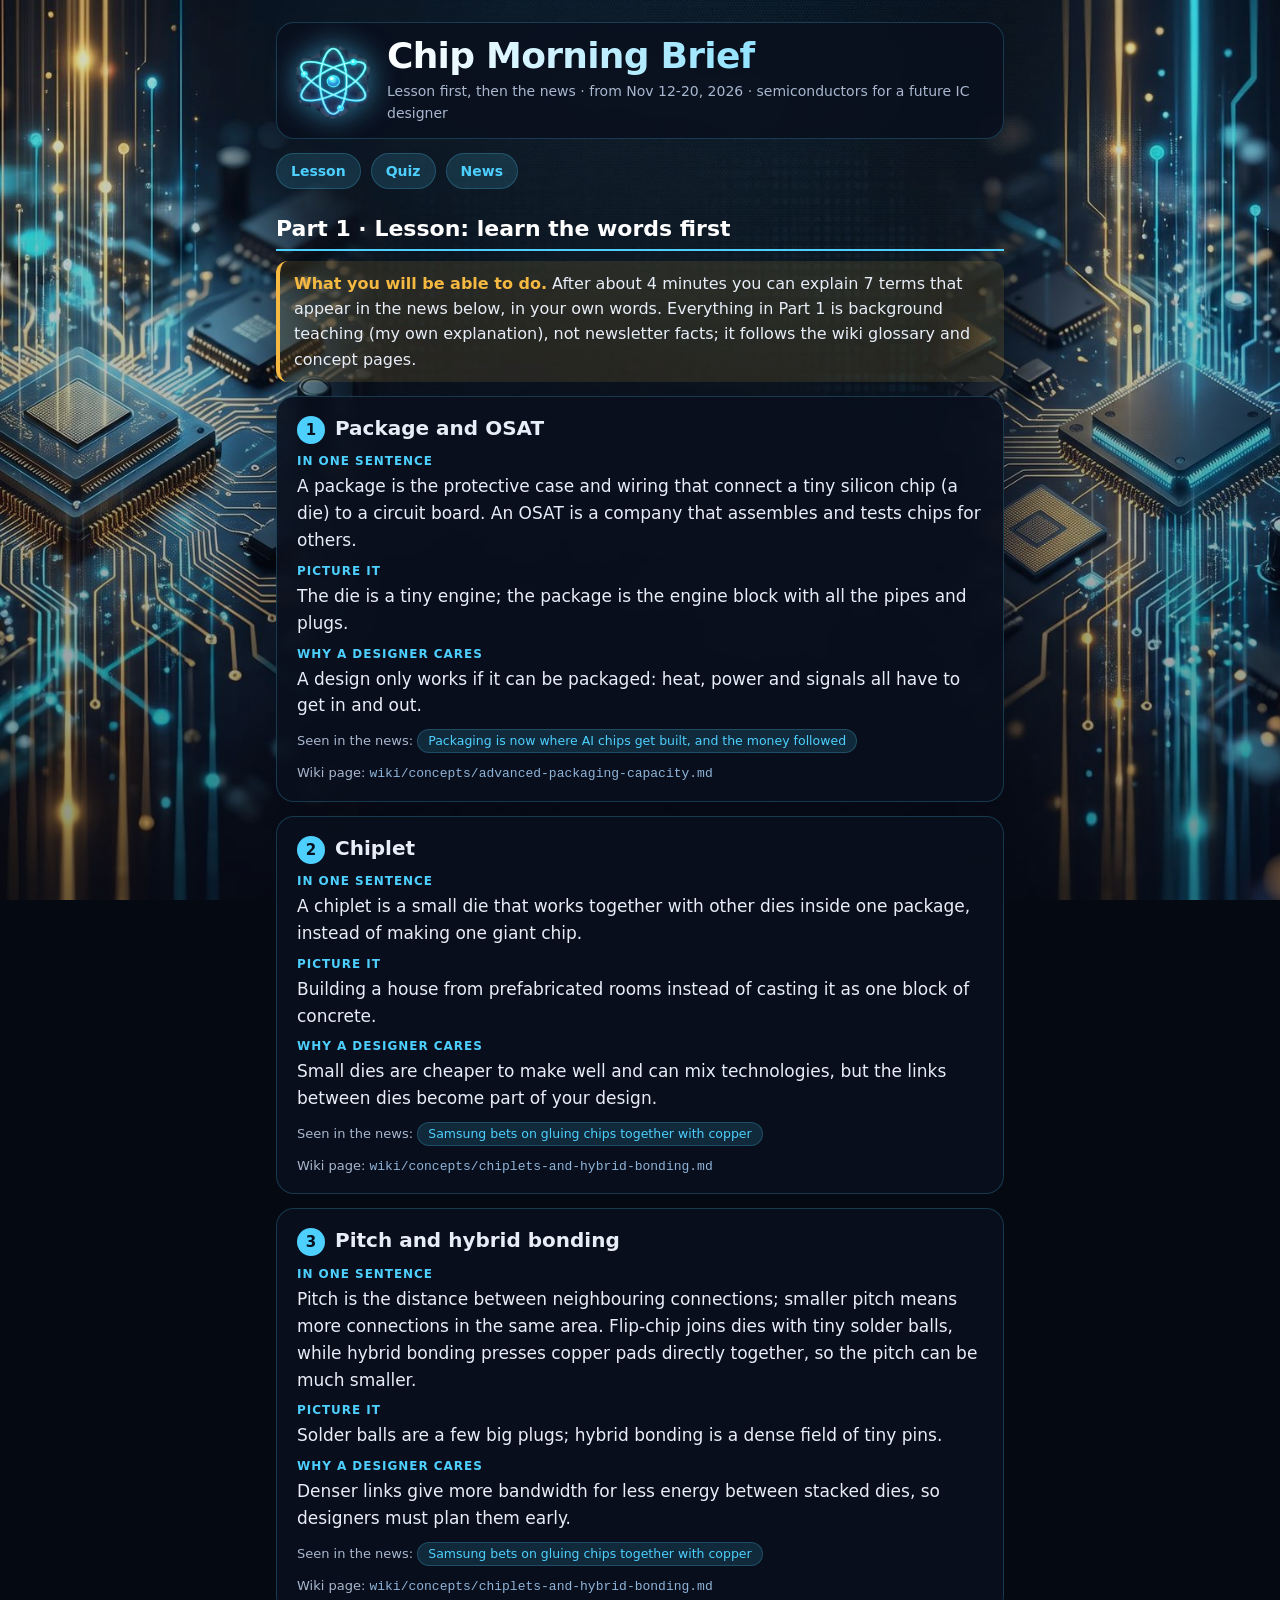
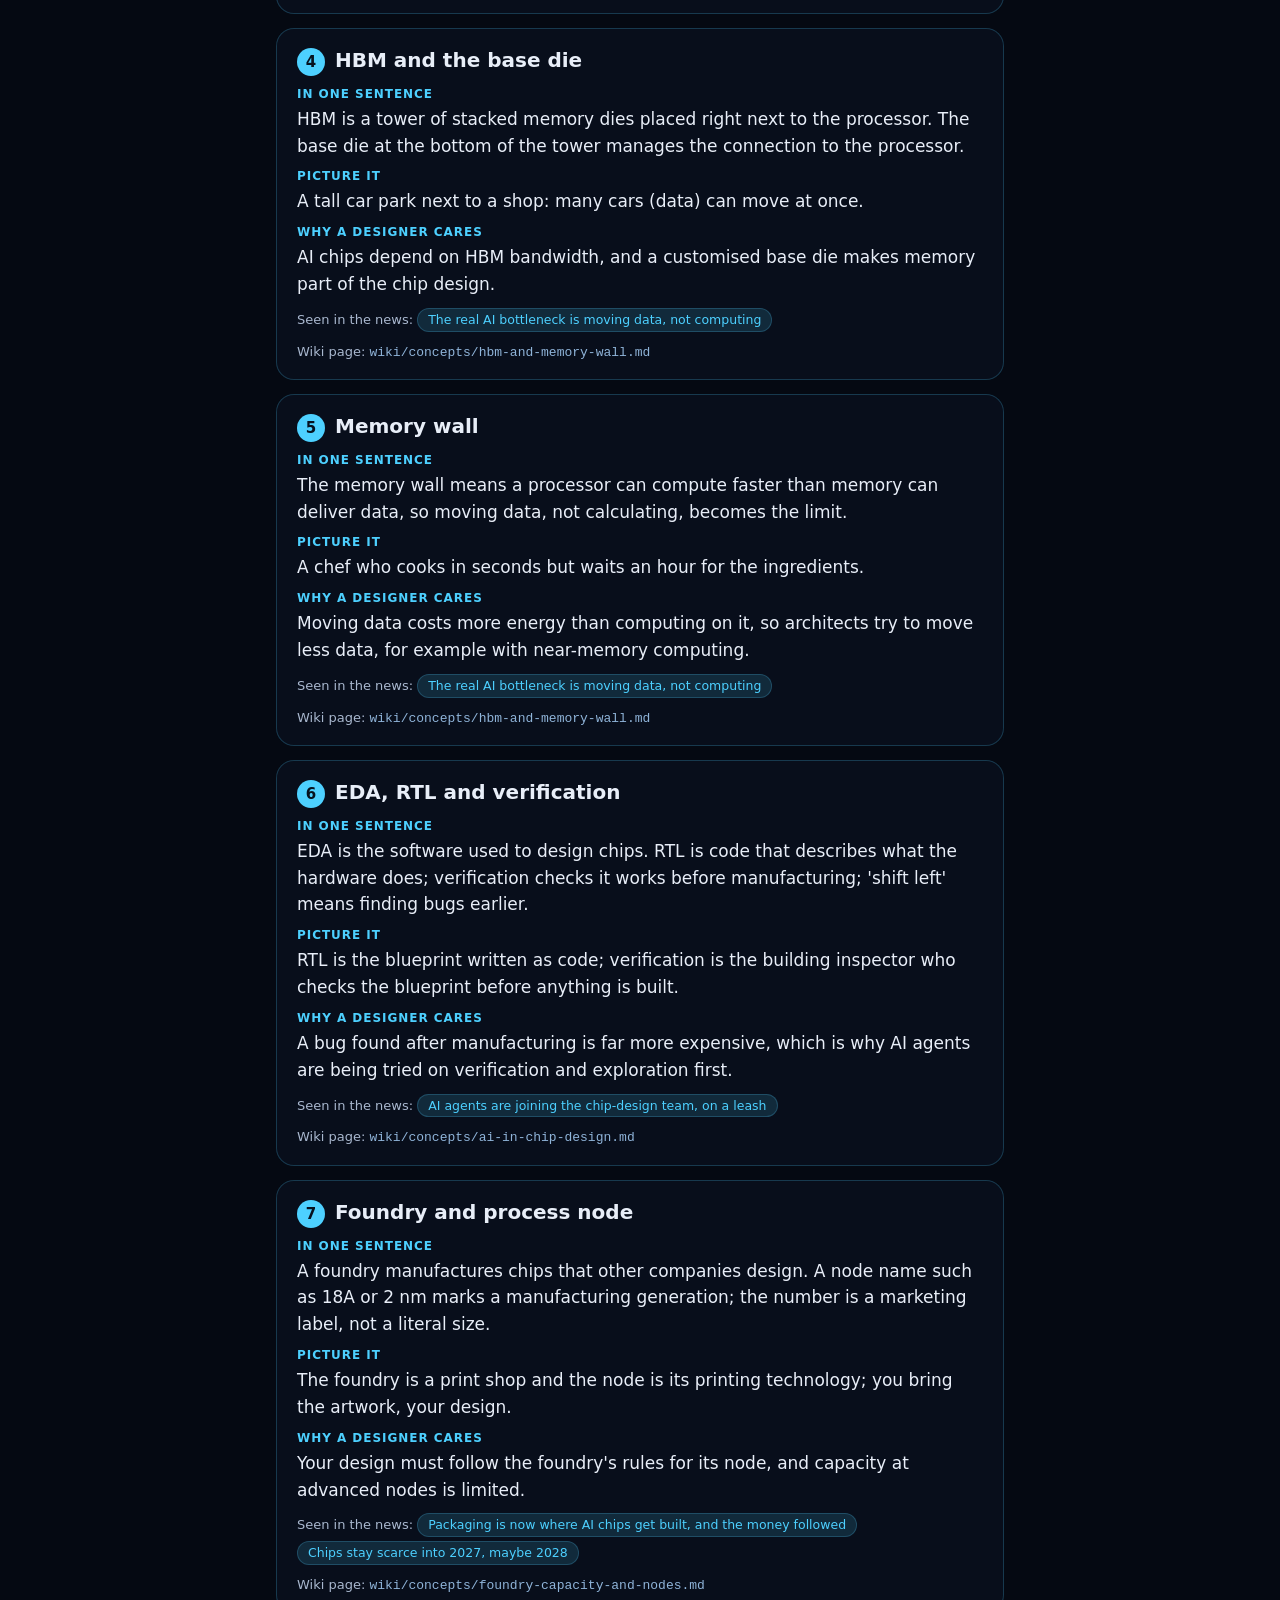
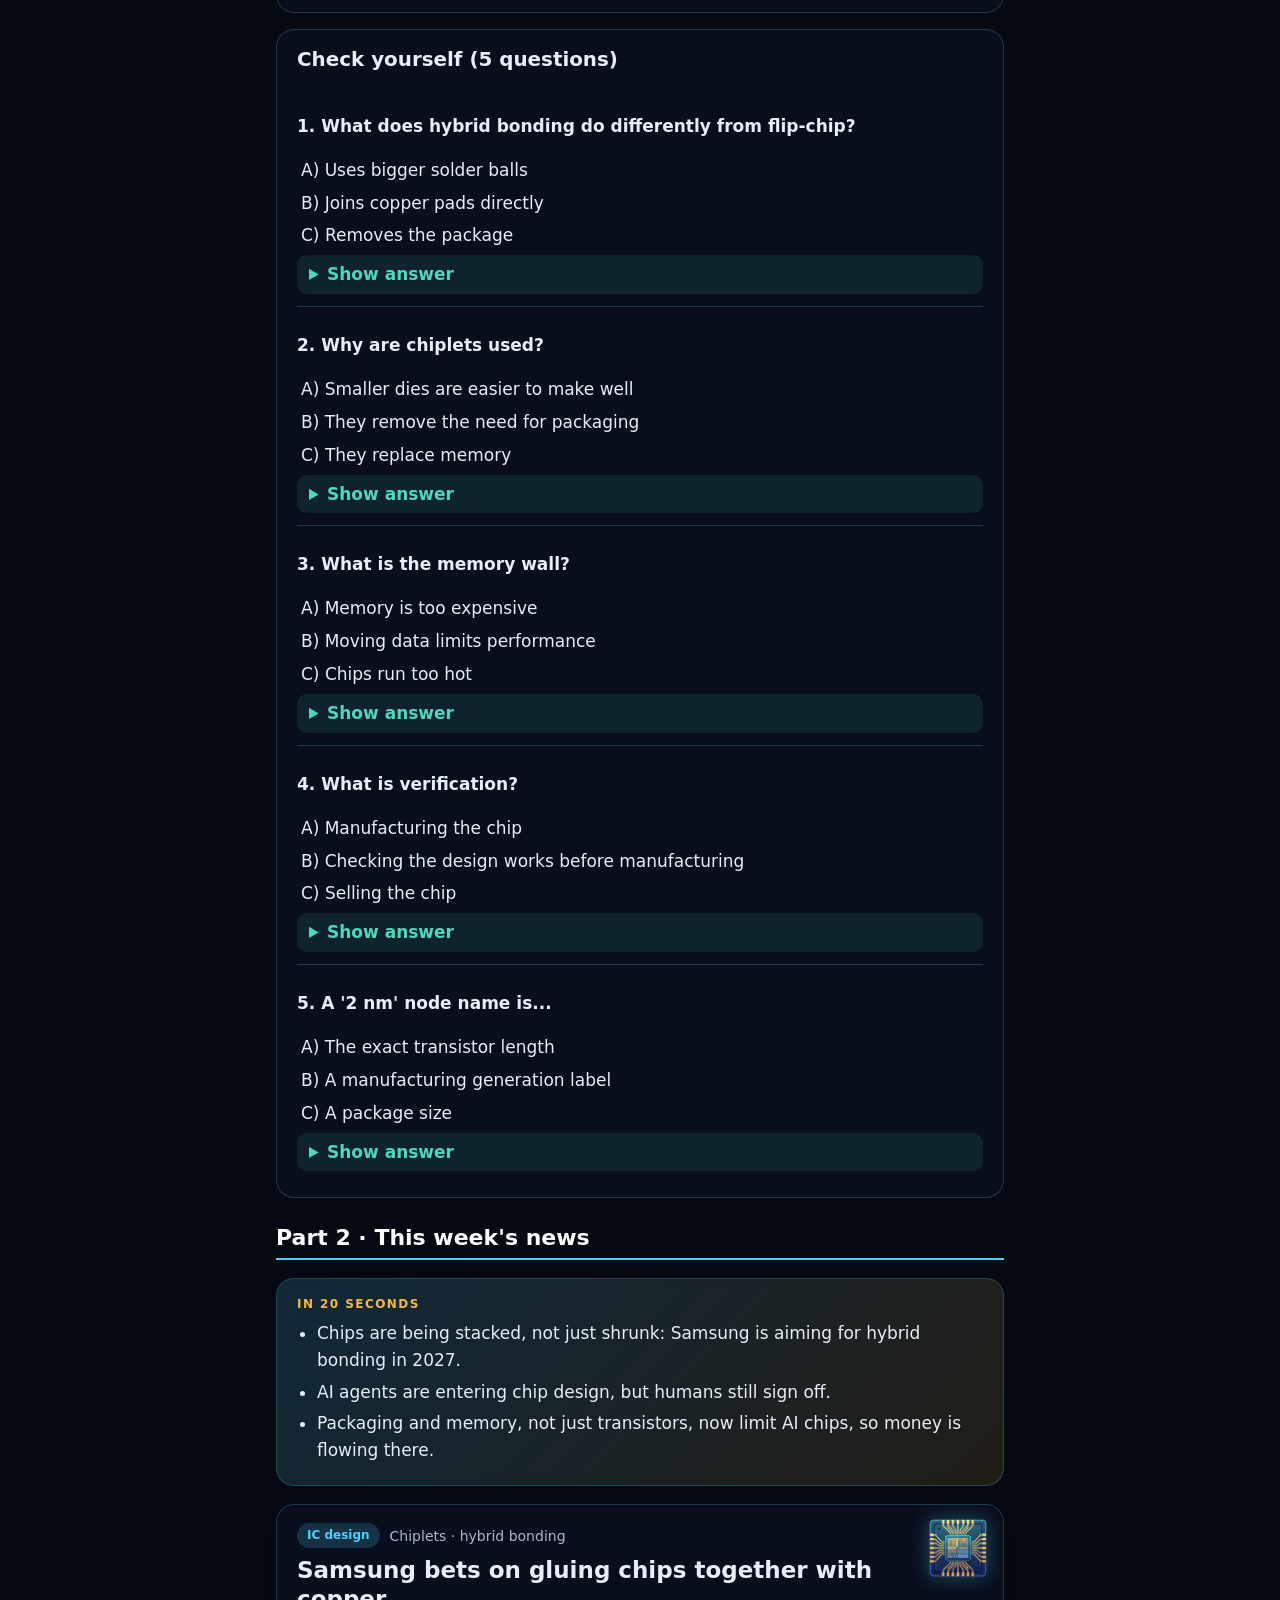
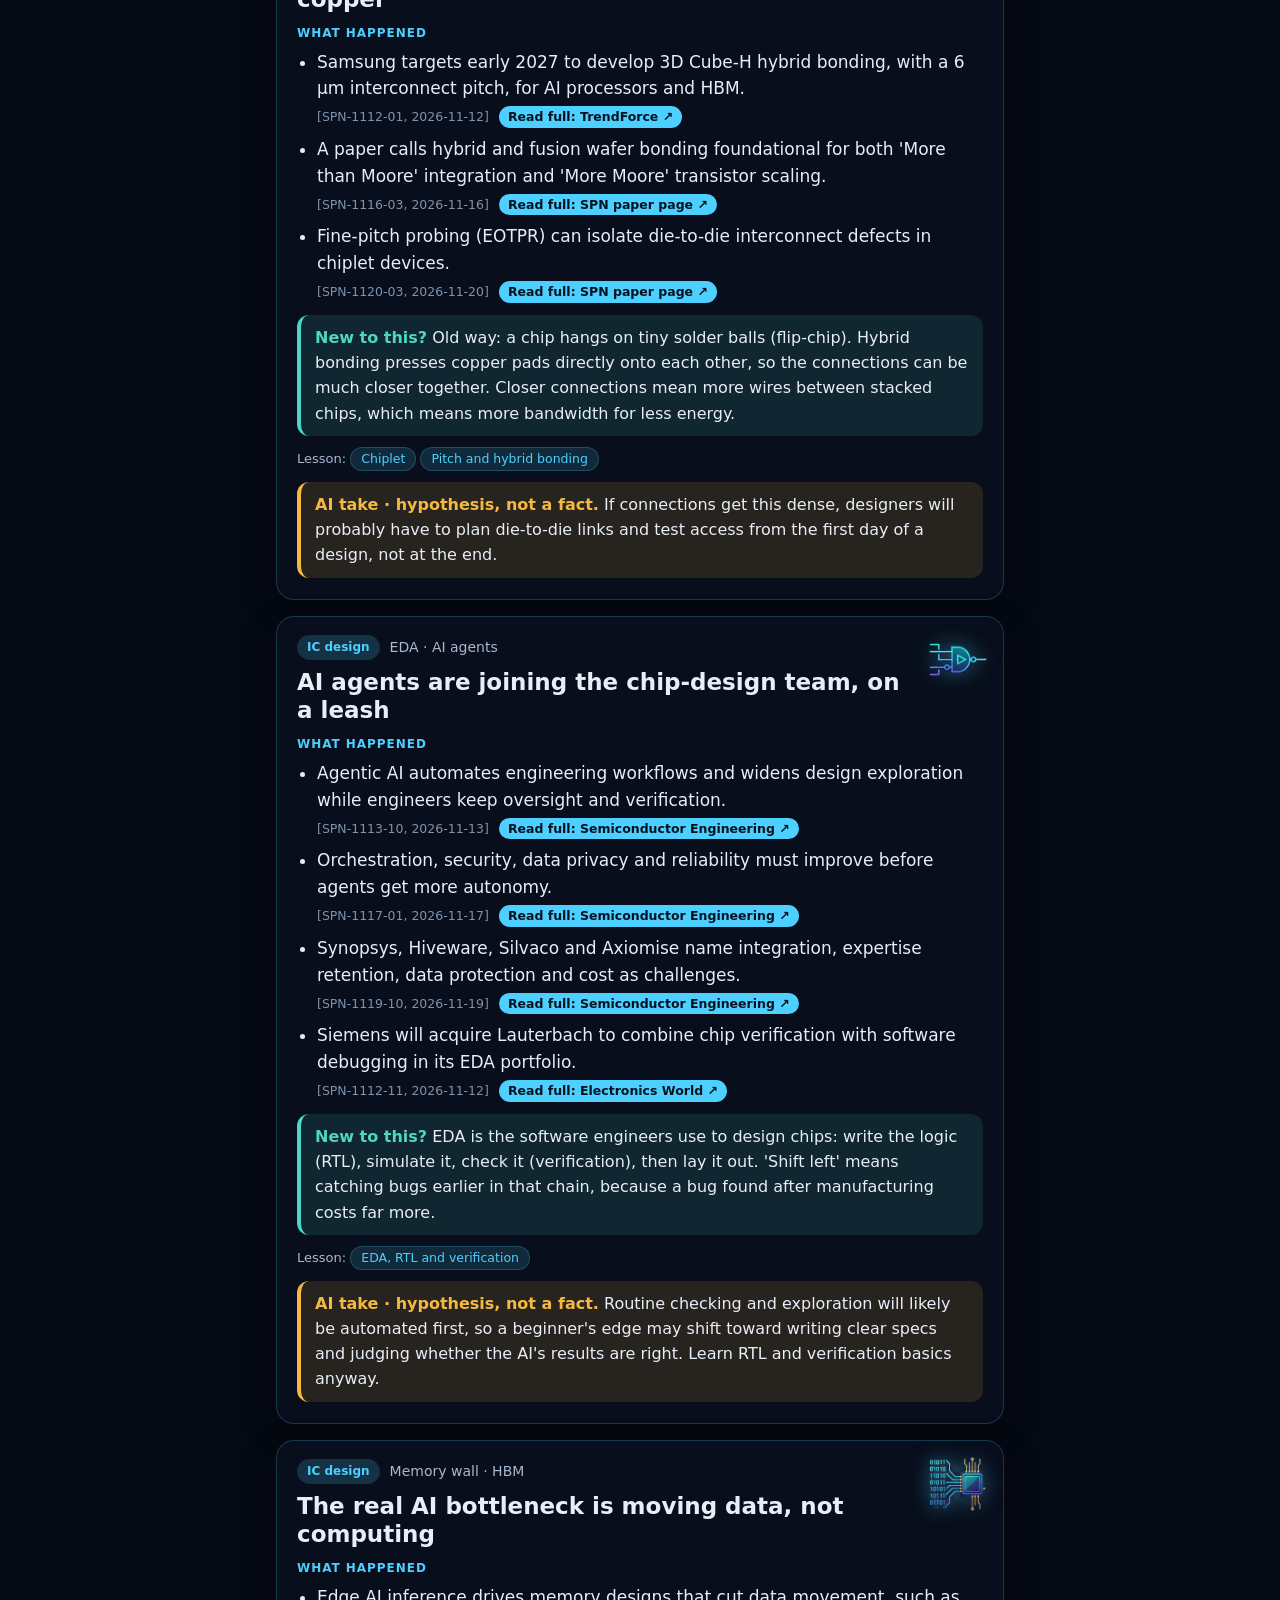
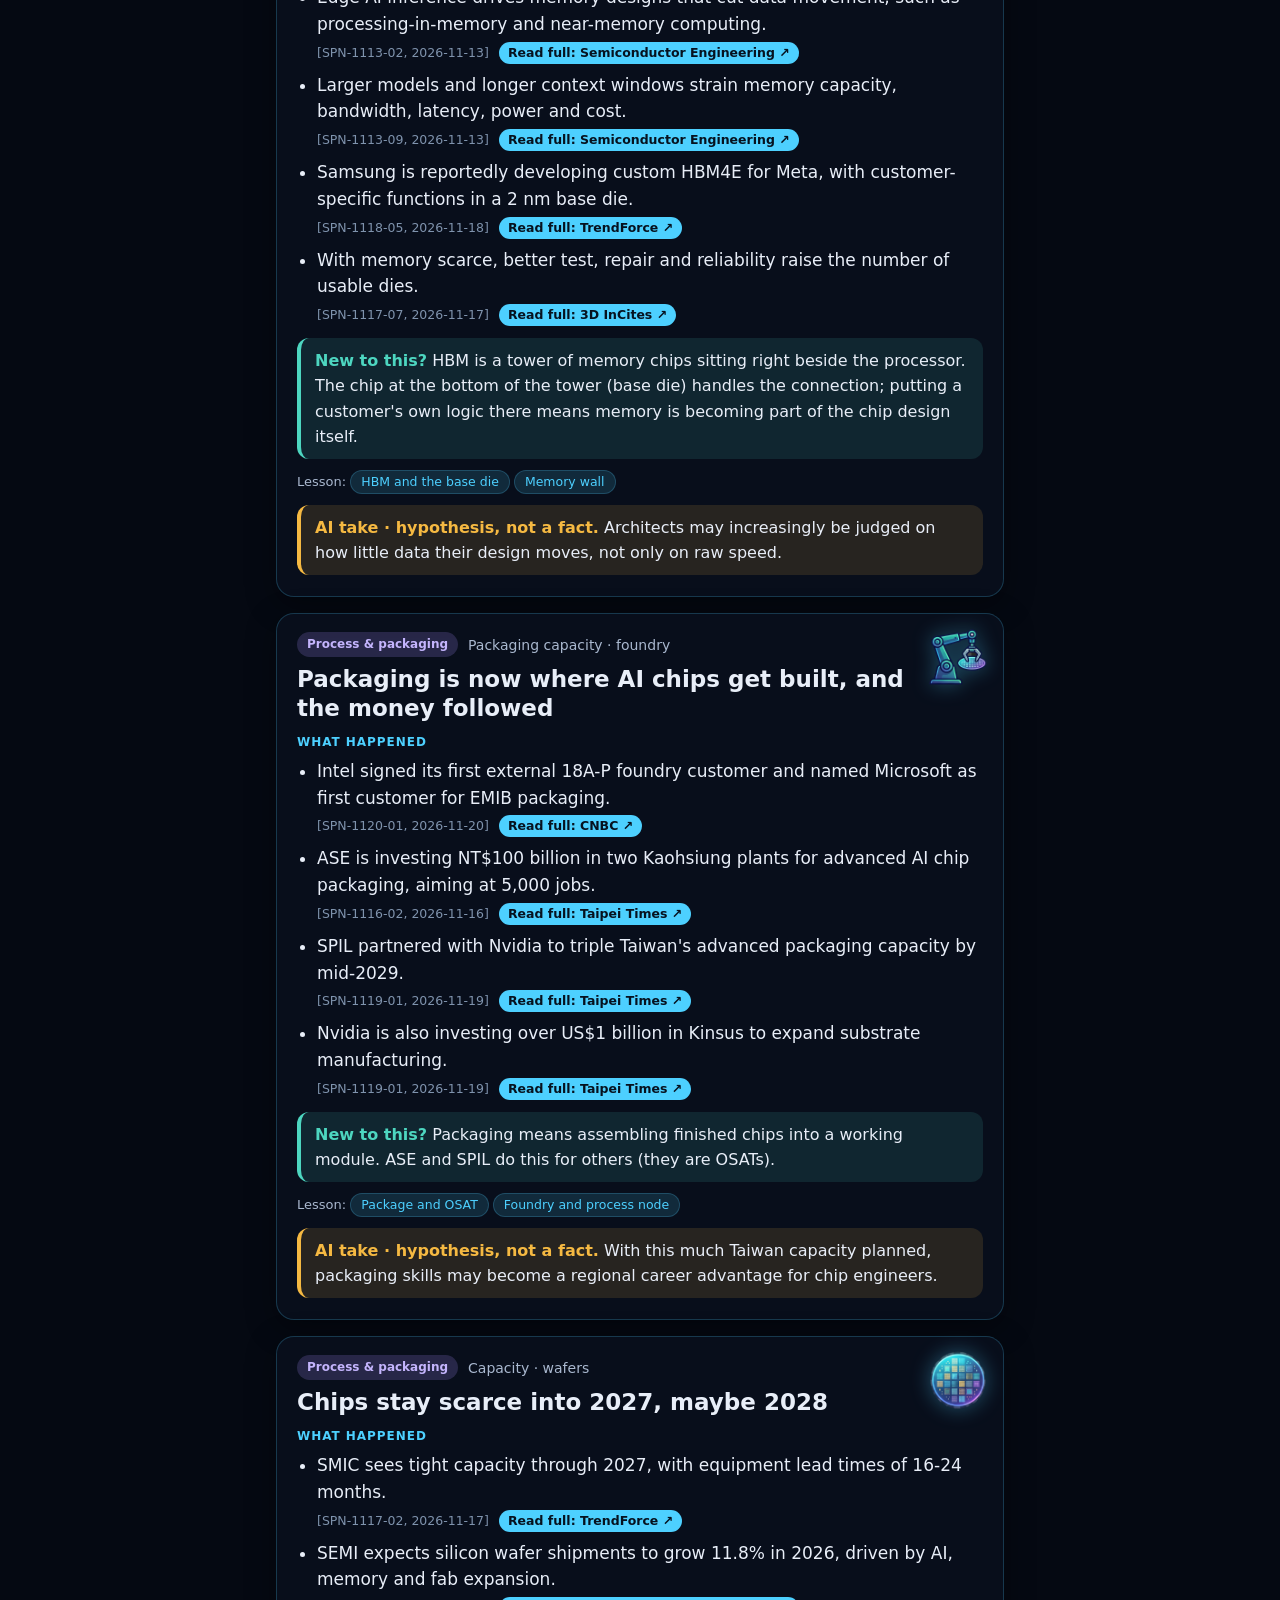
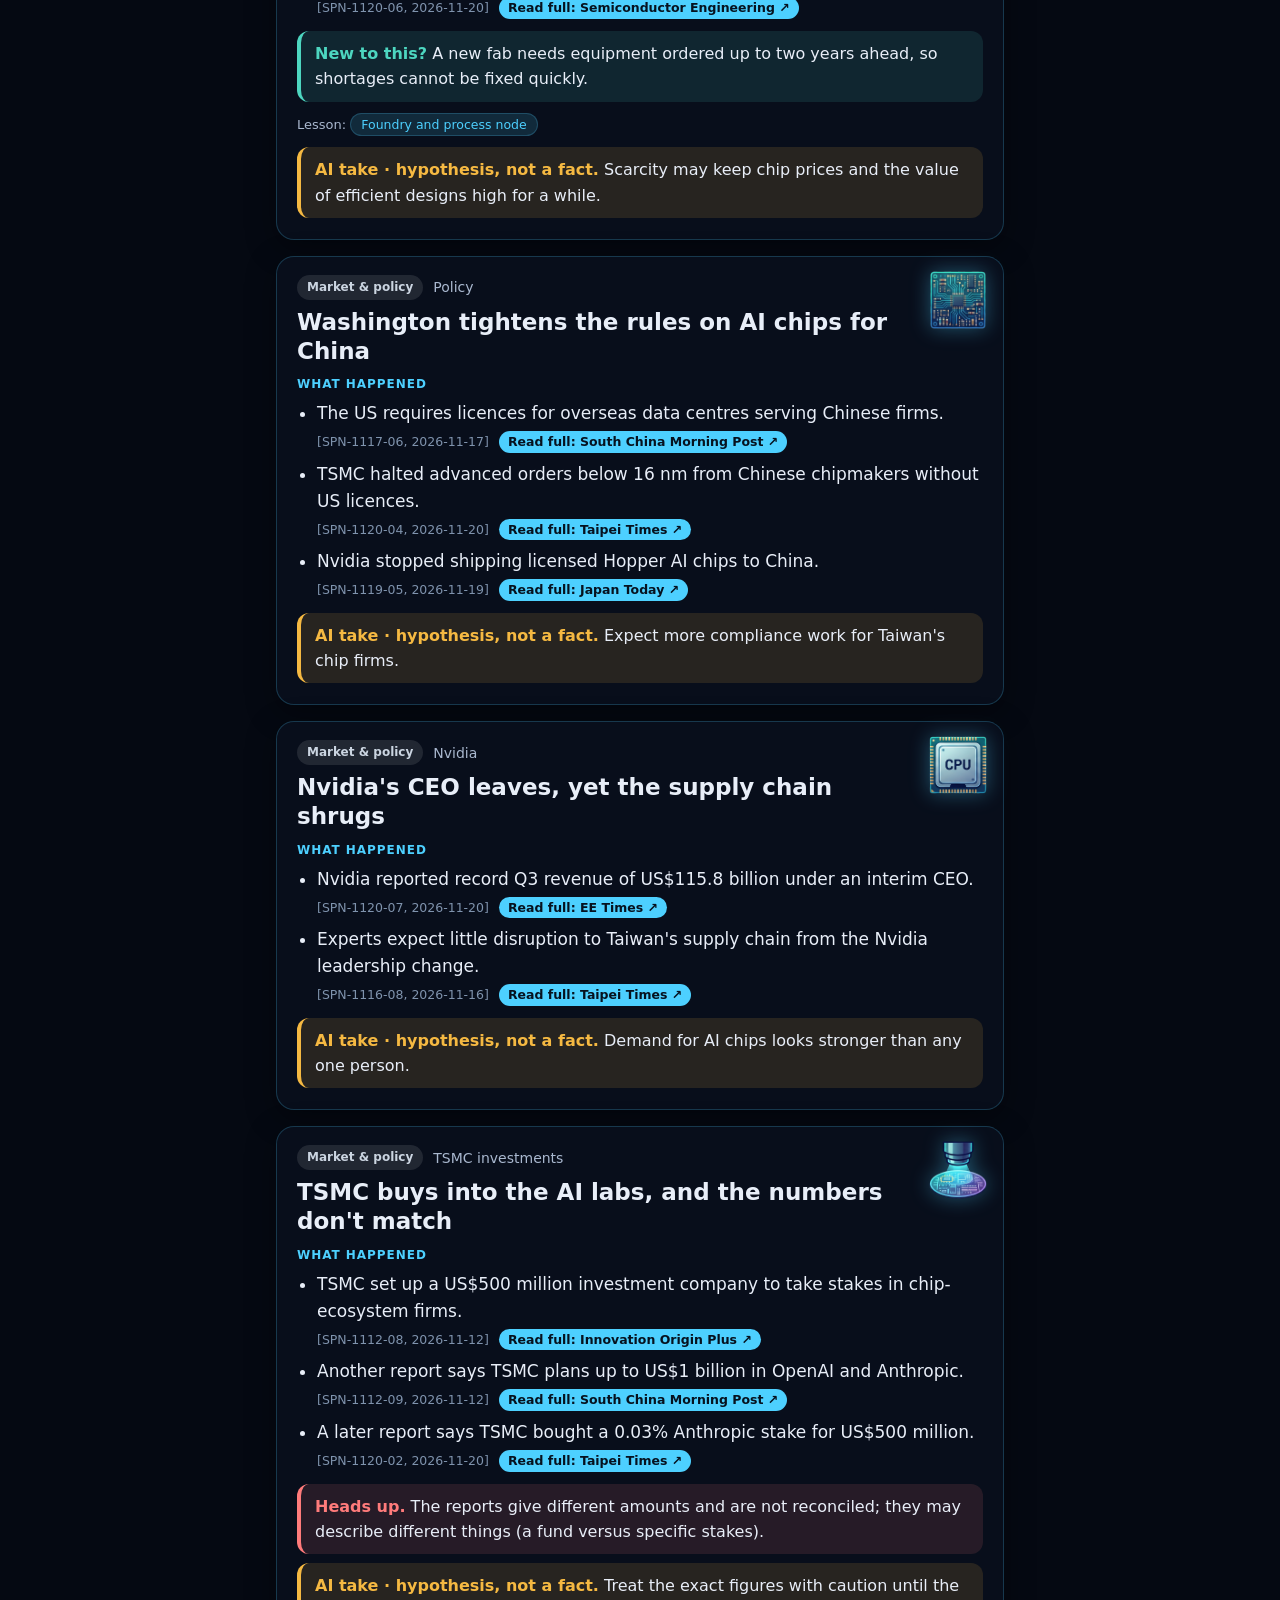
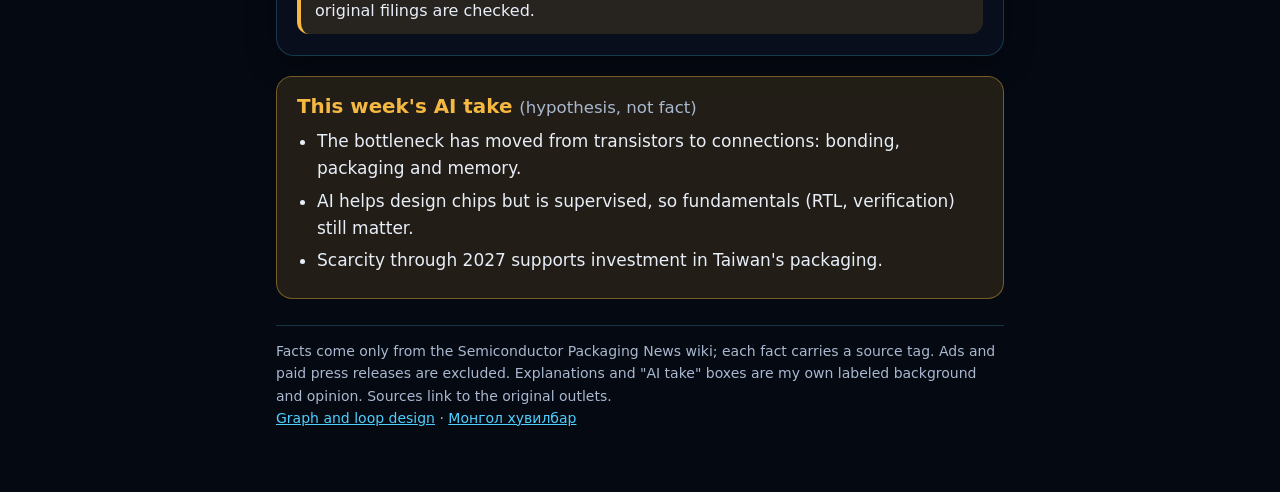
==== index.html @ c0c0bf0c "Add IC-packaging LLM wiki, lesson+news briefing (EN/MN), graph, run log Wiki built from 7 Semiconduc" ====
<!doctype html><html lang="en"><head><meta charset="utf-8"><meta name="viewport" content="width=device-width,initial-scale=1"><title>Chip Morning Brief</title><style>
:root{--ink:#e8eef8;--mute:#a9b8cf;--card:rgba(10,16,30,.86);--line:rgba(77,208,255,.22);--cy:#4dd0ff;--gold:#f5b942;--teal:#4dd6c0;--red:#ff7b7b}
*{box-sizing:border-box}html{background:#050912}
body{margin:0;color:var(--ink);font:17px/1.58 system-ui,-apple-system,"Segoe UI",Roboto,sans-serif;position:relative;min-height:100vh}
body::before{content:"";position:fixed;inset:0;z-index:-1;background:#050912 url(assets/bg-desktop.jpg) center/cover no-repeat}
body::after{content:"";position:fixed;inset:0;z-index:-1;background:linear-gradient(180deg,rgba(5,9,18,.15),rgba(5,9,18,.45))}
@media(max-width:700px){body::before{background-image:url(assets/bg-mobile.jpg)}}
.wrap{max-width:760px;margin:0 auto;padding:22px 16px 70px}
.hero{display:flex;gap:16px;align-items:center;padding:14px 18px;background:var(--card);border:1px solid var(--line);border-radius:18px;backdrop-filter:blur(8px)}.hero img{width:76px;height:76px;flex:none;filter:drop-shadow(0 0 14px rgba(77,208,255,.55))}
.hero h1{font-size:36px;line-height:1.08;margin:0 0 4px;letter-spacing:-.02em;background:linear-gradient(90deg,#fff,var(--cy));-webkit-background-clip:text;background-clip:text;color:transparent}
.hero p{margin:0;color:var(--mute);font-size:14px}
.tldr{background:linear-gradient(135deg,rgba(77,208,255,.16),rgba(245,185,66,.12));border:1px solid var(--line);border-radius:18px;padding:16px 20px;margin:18px 0;backdrop-filter:blur(6px)}
.tldr h3{margin:0 0 6px;font-size:12px;letter-spacing:.12em;text-transform:uppercase;color:var(--gold)}.tldr ul{margin:0;padding-left:20px}.tldr li{margin:5px 0}

.nav{display:flex;gap:10px;margin:14px 0;flex-wrap:wrap}.nav a{background:rgba(77,208,255,.14);border:1px solid var(--line);color:var(--cy);padding:6px 14px;border-radius:99px;text-decoration:none;font-size:14px;font-weight:600}
.part{font-size:22px;margin:26px 0 8px;color:#fff;border-bottom:2px solid var(--cy);padding-bottom:6px}
.goal{background:rgba(245,185,66,.12);border-left:4px solid var(--gold);border-radius:12px;padding:10px 14px;margin:10px 0;font-size:16px}.goal b{color:var(--gold)}
.term{background:var(--card);border:1px solid var(--line);border-radius:18px;padding:16px 20px;margin:14px 0;backdrop-filter:blur(6px);scroll-margin-top:10px}
.term h3{margin:0 0 6px;font-size:20px}.term .n{display:inline-block;width:28px;height:28px;line-height:28px;text-align:center;border-radius:50%;background:var(--cy);color:#06121f;font-size:15px;font-weight:700;margin-right:10px}
.term dl{margin:0}.term dt{font-size:12px;font-weight:700;letter-spacing:.08em;text-transform:uppercase;color:var(--cy);margin-top:8px}.term dd{margin:2px 0 0}
.src{font-size:13px;color:var(--mute);margin-top:8px}.src code{color:#8fb4d9}
.chip{display:inline-block;font-size:12.5px;background:rgba(77,208,255,.14);border:1px solid var(--line);color:var(--cy);border-radius:99px;padding:1px 10px;margin:2px 4px 2px 0;text-decoration:none}
.terms{font-size:13px;color:var(--mute);margin:6px 0}
.quiz{background:var(--card);border:1px solid var(--line);border-radius:18px;padding:14px 20px;margin:16px 0}.quiz h3{margin:0 0 6px}
.q{margin:12px 0;padding-top:8px;border-top:1px solid var(--line)}.q:first-of-type{border-top:0}.opts{list-style:none;padding-left:4px;margin:2px 0 6px}
.q details{background:rgba(77,214,192,.1);border-radius:10px;padding:6px 12px}.q summary{cursor:pointer;color:var(--teal);font-weight:600}
html{scroll-behavior:smooth}.card{scroll-margin-top:10px}
.card{position:relative;background:var(--card);border:1px solid var(--line);border-radius:18px;padding:18px 20px 12px;margin:16px 0;backdrop-filter:blur(6px);box-shadow:0 8px 30px rgba(0,0,0,.35)}
.ic{position:absolute;top:14px;right:16px;width:58px;height:58px;object-fit:contain;filter:drop-shadow(0 0 10px rgba(77,208,255,.35))}
.meta{display:flex;gap:10px;align-items:center;flex-wrap:wrap;padding-right:70px}.pill{font-size:12px;font-weight:700;padding:3px 10px;border-radius:99px}
.pill.t1{background:rgba(77,208,255,.18);color:var(--cy)}.pill.t2{background:rgba(167,139,250,.2);color:#c4b5fd}.pill.t3{background:rgba(255,255,255,.1);color:#cbd5e1}
.topic{color:var(--mute);font-size:14px}
h2{font-size:23px;line-height:1.25;margin:8px 70px 10px 0}
.lbl{font-size:12px;font-weight:700;letter-spacing:.08em;text-transform:uppercase;color:var(--cy);margin-bottom:2px}
ul{margin:4px 0 10px;padding-left:20px}li{margin:6px 0}
.cite{font-size:12.5px;display:block;margin-top:2px}.cite .tag{color:#7f93ad;margin-right:6px}.cite a.read{display:inline-block;color:#06121f;background:var(--cy);font-weight:600;text-decoration:none;padding:1px 9px;border-radius:99px;margin:2px 6px 2px 0}.cite a.read:hover{background:#fff}
.box{border-radius:12px;padding:10px 14px;margin:9px 0;font-size:16px}
.basics{background:rgba(77,214,192,.12);border-left:4px solid var(--teal)}.basics b{color:var(--teal)}
.ai{background:rgba(245,185,66,.13);border-left:4px solid var(--gold)}.ai b{color:var(--gold)}
.flag{background:rgba(255,123,123,.12);border-left:4px solid var(--red)}.flag b{color:var(--red)}
.take{background:rgba(245,185,66,.12);border:1px solid rgba(245,185,66,.4);border-radius:16px;padding:14px 20px;margin:20px 0;backdrop-filter:blur(6px)}.take h3{margin:0 0 6px;color:var(--gold)}.take small{color:var(--mute);font-weight:400}
footer{color:var(--mute);font-size:14px;margin-top:26px;border-top:1px solid var(--line);padding-top:14px}footer a{color:var(--cy)}
@media(max-width:480px){.hero h1{font-size:28px}.hero img{width:60px;height:60px}h2{font-size:20px;margin-right:62px}body{font-size:16px}.ic{width:48px;height:48px}.meta{padding-right:58px}}
</style></head><body><div class="wrap">
<header class="hero"><img src="assets/icon-atom.png" alt="" width="76" height="76"><div><h1>Chip Morning Brief</h1><p>Lesson first, then the news · from Nov 12-20, 2026 · semiconductors for a future IC designer</p></div></header>
<nav class="nav"><a href="#lesson">Lesson</a><a href="#quiz">Quiz</a><a href="#news">News</a></nav><section id="lesson"><h2 class="part">Part 1 · Lesson: learn the words first</h2><div class="goal"><b>What you will be able to do.</b> After about 4 minutes you can explain 7 terms that appear in the news below, in your own words. Everything in Part 1 is background teaching (my own explanation), not newsletter facts; it follows the wiki glossary and concept pages.</div><article class="term" id="t-package"><h3><span class="n">1</span>Package and OSAT</h3><dl><dt>In one sentence</dt><dd>A package is the protective case and wiring that connect a tiny silicon chip (a die) to a circuit board. An OSAT is a company that assembles and tests chips for others.</dd><dt>Picture it</dt><dd>The die is a tiny engine; the package is the engine block with all the pipes and plugs.</dd><dt>Why a designer cares</dt><dd>A design only works if it can be packaged: heat, power and signals all have to get in and out.</dd></dl><div class="src">Seen in the news: <a class="chip" href="#card-4">Packaging is now where AI chips get built, and the money followed</a></div><div class="src">Wiki page: <code>wiki/concepts/advanced-packaging-capacity.md</code></div></article><article class="term" id="t-chiplet"><h3><span class="n">2</span>Chiplet</h3><dl><dt>In one sentence</dt><dd>A chiplet is a small die that works together with other dies inside one package, instead of making one giant chip.</dd><dt>Picture it</dt><dd>Building a house from prefabricated rooms instead of casting it as one block of concrete.</dd><dt>Why a designer cares</dt><dd>Small dies are cheaper to make well and can mix technologies, but the links between dies become part of your design.</dd></dl><div class="src">Seen in the news: <a class="chip" href="#card-1">Samsung bets on gluing chips together with copper</a></div><div class="src">Wiki page: <code>wiki/concepts/chiplets-and-hybrid-bonding.md</code></div></article><article class="term" id="t-pitch"><h3><span class="n">3</span>Pitch and hybrid bonding</h3><dl><dt>In one sentence</dt><dd>Pitch is the distance between neighbouring connections; smaller pitch means more connections in the same area. Flip-chip joins dies with tiny solder balls, while hybrid bonding presses copper pads directly together, so the pitch can be much smaller.</dd><dt>Picture it</dt><dd>Solder balls are a few big plugs; hybrid bonding is a dense field of tiny pins.</dd><dt>Why a designer cares</dt><dd>Denser links give more bandwidth for less energy between stacked dies, so designers must plan them early.</dd></dl><div class="src">Seen in the news: <a class="chip" href="#card-1">Samsung bets on gluing chips together with copper</a></div><div class="src">Wiki page: <code>wiki/concepts/chiplets-and-hybrid-bonding.md</code></div></article><article class="term" id="t-hbm"><h3><span class="n">4</span>HBM and the base die</h3><dl><dt>In one sentence</dt><dd>HBM is a tower of stacked memory dies placed right next to the processor. The base die at the bottom of the tower manages the connection to the processor.</dd><dt>Picture it</dt><dd>A tall car park next to a shop: many cars (data) can move at once.</dd><dt>Why a designer cares</dt><dd>AI chips depend on HBM bandwidth, and a customised base die makes memory part of the chip design.</dd></dl><div class="src">Seen in the news: <a class="chip" href="#card-3">The real AI bottleneck is moving data, not computing</a></div><div class="src">Wiki page: <code>wiki/concepts/hbm-and-memory-wall.md</code></div></article><article class="term" id="t-memwall"><h3><span class="n">5</span>Memory wall</h3><dl><dt>In one sentence</dt><dd>The memory wall means a processor can compute faster than memory can deliver data, so moving data, not calculating, becomes the limit.</dd><dt>Picture it</dt><dd>A chef who cooks in seconds but waits an hour for the ingredients.</dd><dt>Why a designer cares</dt><dd>Moving data costs more energy than computing on it, so architects try to move less data, for example with near-memory computing.</dd></dl><div class="src">Seen in the news: <a class="chip" href="#card-3">The real AI bottleneck is moving data, not computing</a></div><div class="src">Wiki page: <code>wiki/concepts/hbm-and-memory-wall.md</code></div></article><article class="term" id="t-eda"><h3><span class="n">6</span>EDA, RTL and verification</h3><dl><dt>In one sentence</dt><dd>EDA is the software used to design chips. RTL is code that describes what the hardware does; verification checks it works before manufacturing; &#x27;shift left&#x27; means finding bugs earlier.</dd><dt>Picture it</dt><dd>RTL is the blueprint written as code; verification is the building inspector who checks the blueprint before anything is built.</dd><dt>Why a designer cares</dt><dd>A bug found after manufacturing is far more expensive, which is why AI agents are being tried on verification and exploration first.</dd></dl><div class="src">Seen in the news: <a class="chip" href="#card-2">AI agents are joining the chip-design team, on a leash</a></div><div class="src">Wiki page: <code>wiki/concepts/ai-in-chip-design.md</code></div></article><article class="term" id="t-node"><h3><span class="n">7</span>Foundry and process node</h3><dl><dt>In one sentence</dt><dd>A foundry manufactures chips that other companies design. A node name such as 18A or 2 nm marks a manufacturing generation; the number is a marketing label, not a literal size.</dd><dt>Picture it</dt><dd>The foundry is a print shop and the node is its printing technology; you bring the artwork, your design.</dd><dt>Why a designer cares</dt><dd>Your design must follow the foundry&#x27;s rules for its node, and capacity at advanced nodes is limited.</dd></dl><div class="src">Seen in the news: <a class="chip" href="#card-4">Packaging is now where AI chips get built, and the money followed</a> <a class="chip" href="#card-5">Chips stay scarce into 2027, maybe 2028</a></div><div class="src">Wiki page: <code>wiki/concepts/foundry-capacity-and-nodes.md</code></div></article></section><section id="quiz" class="quiz"><h3>Check yourself (5 questions)</h3><div class="q"><p><b>1. What does hybrid bonding do differently from flip-chip?</b></p><ul class="opts"><li>A) Uses bigger solder balls</li><li>B) Joins copper pads directly</li><li>C) Removes the package</li></ul><details><summary>Show answer</summary><p>B) Joins copper pads directly. Hybrid bonding presses copper pads together without solder, so connections can be much closer.</p></details></div><div class="q"><p><b>2. Why are chiplets used?</b></p><ul class="opts"><li>A) Smaller dies are easier to make well</li><li>B) They remove the need for packaging</li><li>C) They replace memory</li></ul><details><summary>Show answer</summary><p>A) Smaller dies are easier to make well. Small dies are cheaper to make well, and different technologies can be combined.</p></details></div><div class="q"><p><b>3. What is the memory wall?</b></p><ul class="opts"><li>A) Memory is too expensive</li><li>B) Moving data limits performance</li><li>C) Chips run too hot</li></ul><details><summary>Show answer</summary><p>B) Moving data limits performance. Processors compute faster than memory delivers data.</p></details></div><div class="q"><p><b>4. What is verification?</b></p><ul class="opts"><li>A) Manufacturing the chip</li><li>B) Checking the design works before manufacturing</li><li>C) Selling the chip</li></ul><details><summary>Show answer</summary><p>B) Checking the design works before manufacturing. Finding a bug before manufacturing is far cheaper than after.</p></details></div><div class="q"><p><b>5. A &#x27;2 nm&#x27; node name is...</b></p><ul class="opts"><li>A) The exact transistor length</li><li>B) A manufacturing generation label</li><li>C) A package size</li></ul><details><summary>Show answer</summary><p>B) A manufacturing generation label. Node names are marketing labels for a generation, not literal measurements.</p></details></div></section><h2 class="part" id="news">Part 2 · This week&#x27;s news</h2>
<section class="tldr"><h3>In 20 seconds</h3><ul><li>Chips are being stacked, not just shrunk: Samsung is aiming for hybrid bonding in 2027.</li><li>AI agents are entering chip design, but humans still sign off.</li><li>Packaging and memory, not just transistors, now limit AI chips, so money is flowing there.</li></ul></section>
<article class="card t1" id="card-1"><img class="ic" src="assets/icon-chip.png" alt="" width="64" height="64"><div class="meta"><span class="pill t1">IC design</span><span class="topic">Chiplets · hybrid bonding</span></div><h2>Samsung bets on gluing chips together with copper</h2><div class="lbl">What happened</div><ul><li>Samsung targets early 2027 to develop 3D Cube-H hybrid bonding, with a 6 µm interconnect pitch, for AI processors and HBM. <span class="cite"><span class="tag">[SPN-1112-01, 2026-11-12]</span> <a class="read" href="https://www.trendforce.com/news/2026/11/11/news-samsung-reportedly-eyes-early-2027-for-3d-cube-h-advanced-packaging-development-featuring-hybrid-bonding/" target="_blank" rel="noopener">Read full: TrendForce ↗</a></span></li><li>A paper calls hybrid and fusion wafer bonding foundational for both &#x27;More than Moore&#x27; integration and &#x27;More Moore&#x27; transistor scaling. <span class="cite"><span class="tag">[SPN-1116-03, 2026-11-16]</span> <a class="read" href="https://www.semiconductorpackagingnews.com/papers/100512.html" target="_blank" rel="noopener">Read full: SPN paper page ↗</a></span></li><li>Fine-pitch probing (EOTPR) can isolate die-to-die interconnect defects in chiplet devices. <span class="cite"><span class="tag">[SPN-1120-03, 2026-11-20]</span> <a class="read" href="https://www.semiconductorpackagingnews.com/papers/100502.html" target="_blank" rel="noopener">Read full: SPN paper page ↗</a></span></li></ul><div class="box basics"><b>New to this?</b> Old way: a chip hangs on tiny solder balls (flip-chip). Hybrid bonding presses copper pads directly onto each other, so the connections can be much closer together. Closer connections mean more wires between stacked chips, which means more bandwidth for less energy.</div><div class="terms"><span>Lesson:</span> <a class="chip" href="#t-chiplet">Chiplet</a><a class="chip" href="#t-pitch">Pitch and hybrid bonding</a></div><div class="box ai"><b>AI take · hypothesis, not a fact.</b> If connections get this dense, designers will probably have to plan die-to-die links and test access from the first day of a design, not at the end.</div></article><article class="card t1" id="card-2"><img class="ic" src="assets/icon-gate.png" alt="" width="64" height="64"><div class="meta"><span class="pill t1">IC design</span><span class="topic">EDA · AI agents</span></div><h2>AI agents are joining the chip-design team, on a leash</h2><div class="lbl">What happened</div><ul><li>Agentic AI automates engineering workflows and widens design exploration while engineers keep oversight and verification. <span class="cite"><span class="tag">[SPN-1113-10, 2026-11-13]</span> <a class="read" href="https://semiengineering.com/the-semiconductor-singularity-when-ai-starts-accelerating-the-silicon-that-accelerates-ai/" target="_blank" rel="noopener">Read full: Semiconductor Engineering ↗</a></span></li><li>Orchestration, security, data privacy and reliability must improve before agents get more autonomy. <span class="cite"><span class="tag">[SPN-1117-01, 2026-11-17]</span> <a class="read" href="https://semiengineering.com/are-ai-agents-the-new-semiconductor-ip/" target="_blank" rel="noopener">Read full: Semiconductor Engineering ↗</a></span></li><li>Synopsys, Hiveware, Silvaco and Axiomise name integration, expertise retention, data protection and cost as challenges. <span class="cite"><span class="tag">[SPN-1119-10, 2026-11-19]</span> <a class="read" href="https://semiengineering.com/can-ai-agents-really-shift-chip-design-left/" target="_blank" rel="noopener">Read full: Semiconductor Engineering ↗</a></span></li><li>Siemens will acquire Lauterbach to combine chip verification with software debugging in its EDA portfolio. <span class="cite"><span class="tag">[SPN-1112-11, 2026-11-12]</span> <a class="read" href="https://electronics.economictimes.indiatimes.com/news/semiconductors/siemens-to-acquire-lauterbach-to-expand-semiconductor-design-capabilities/135722435" target="_blank" rel="noopener">Read full: Electronics World ↗</a></span></li></ul><div class="box basics"><b>New to this?</b> EDA is the software engineers use to design chips: write the logic (RTL), simulate it, check it (verification), then lay it out. &#x27;Shift left&#x27; means catching bugs earlier in that chain, because a bug found after manufacturing costs far more.</div><div class="terms"><span>Lesson:</span> <a class="chip" href="#t-eda">EDA, RTL and verification</a></div><div class="box ai"><b>AI take · hypothesis, not a fact.</b> Routine checking and exploration will likely be automated first, so a beginner&#x27;s edge may shift toward writing clear specs and judging whether the AI&#x27;s results are right. Learn RTL and verification basics anyway.</div></article><article class="card t1" id="card-3"><img class="ic" src="assets/icon-binary.png" alt="" width="64" height="64"><div class="meta"><span class="pill t1">IC design</span><span class="topic">Memory wall · HBM</span></div><h2>The real AI bottleneck is moving data, not computing</h2><div class="lbl">What happened</div><ul><li>Edge AI inference drives memory designs that cut data movement, such as processing-in-memory and near-memory computing. <span class="cite"><span class="tag">[SPN-1113-02, 2026-11-13]</span> <a class="read" href="https://semiengineering.com/rethinking-memory-for-ai-inference/" target="_blank" rel="noopener">Read full: Semiconductor Engineering ↗</a></span></li><li>Larger models and longer context windows strain memory capacity, bandwidth, latency, power and cost. <span class="cite"><span class="tag">[SPN-1113-09, 2026-11-13]</span> <a class="read" href="https://semiengineering.com/beyond-bandwidth-ai-inference-is-reshaping-the-memory-wall/" target="_blank" rel="noopener">Read full: Semiconductor Engineering ↗</a></span></li><li>Samsung is reportedly developing custom HBM4E for Meta, with customer-specific functions in a 2 nm base die. <span class="cite"><span class="tag">[SPN-1118-05, 2026-11-18]</span> <a class="read" href="https://www.trendforce.com/news/2026/11/17/news-samsung-reportedly-developing-custom-hbm4e-for-meta-plans-2nm-base-die-production/" target="_blank" rel="noopener">Read full: TrendForce ↗</a></span></li><li>With memory scarce, better test, repair and reliability raise the number of usable dies. <span class="cite"><span class="tag">[SPN-1117-07, 2026-11-17]</span> <a class="read" href="https://www.3dincites.com/2026/11/when-memory-is-scarce-every-good-die-counts-test-repair-and-reliability-across-sram-dram-hbm-and-emerging-memories/" target="_blank" rel="noopener">Read full: 3D InCites ↗</a></span></li></ul><div class="box basics"><b>New to this?</b> HBM is a tower of memory chips sitting right beside the processor. The chip at the bottom of the tower (base die) handles the connection; putting a customer&#x27;s own logic there means memory is becoming part of the chip design itself.</div><div class="terms"><span>Lesson:</span> <a class="chip" href="#t-hbm">HBM and the base die</a><a class="chip" href="#t-memwall">Memory wall</a></div><div class="box ai"><b>AI take · hypothesis, not a fact.</b> Architects may increasingly be judged on how little data their design moves, not only on raw speed.</div></article><article class="card t2" id="card-4"><img class="ic" src="assets/icon-robot.png" alt="" width="64" height="64"><div class="meta"><span class="pill t2">Process & packaging</span><span class="topic">Packaging capacity · foundry</span></div><h2>Packaging is now where AI chips get built, and the money followed</h2><div class="lbl">What happened</div><ul><li>Intel signed its first external 18A-P foundry customer and named Microsoft as first customer for EMIB packaging. <span class="cite"><span class="tag">[SPN-1120-01, 2026-11-20]</span> <a class="read" href="https://www.cnbc.com/2026/11/18/intel-first-18a-foundry-customer.html" target="_blank" rel="noopener">Read full: CNBC ↗</a></span></li><li>ASE is investing NT$100 billion in two Kaohsiung plants for advanced AI chip packaging, aiming at 5,000 jobs. <span class="cite"><span class="tag">[SPN-1116-02, 2026-11-16]</span> <a class="read" href="https://www.taipeitimes.com/News/biz/archives/2026/11/14/2003867696" target="_blank" rel="noopener">Read full: Taipei Times ↗</a></span></li><li>SPIL partnered with Nvidia to triple Taiwan&#x27;s advanced packaging capacity by mid-2029. <span class="cite"><span class="tag">[SPN-1119-01, 2026-11-19]</span> <a class="read" href="https://www.taipeitimes.com/News/biz/archives/2026/11/19/2003867980" target="_blank" rel="noopener">Read full: Taipei Times ↗</a></span></li><li>Nvidia is also investing over US$1 billion in Kinsus to expand substrate manufacturing. <span class="cite"><span class="tag">[SPN-1119-01, 2026-11-19]</span> <a class="read" href="https://www.taipeitimes.com/News/biz/archives/2026/11/19/2003867980" target="_blank" rel="noopener">Read full: Taipei Times ↗</a></span></li></ul><div class="box basics"><b>New to this?</b> Packaging means assembling finished chips into a working module. ASE and SPIL do this for others (they are OSATs).</div><div class="terms"><span>Lesson:</span> <a class="chip" href="#t-package">Package and OSAT</a><a class="chip" href="#t-node">Foundry and process node</a></div><div class="box ai"><b>AI take · hypothesis, not a fact.</b> With this much Taiwan capacity planned, packaging skills may become a regional career advantage for chip engineers.</div></article><article class="card t2" id="card-5"><img class="ic" src="assets/icon-wafer.png" alt="" width="64" height="64"><div class="meta"><span class="pill t2">Process & packaging</span><span class="topic">Capacity · wafers</span></div><h2>Chips stay scarce into 2027, maybe 2028</h2><div class="lbl">What happened</div><ul><li>SMIC sees tight capacity through 2027, with equipment lead times of 16-24 months. <span class="cite"><span class="tag">[SPN-1117-02, 2026-11-17]</span> <a class="read" href="https://www.trendforce.com/news/2026/11/13/news-smic-sees-capacity-tightness-through-2027-possibly-into-2h28-equipment-lead-times-stretch-to-16-24-months/" target="_blank" rel="noopener">Read full: TrendForce ↗</a></span></li><li>SEMI expects silicon wafer shipments to grow 11.8% in 2026, driven by AI, memory and fab expansion. <span class="cite"><span class="tag">[SPN-1120-06, 2026-11-20]</span> <a class="read" href="https://semiengineering.com/what-is-driving-silicon-wafer-demand-recovery/" target="_blank" rel="noopener">Read full: Semiconductor Engineering ↗</a></span></li></ul><div class="box basics"><b>New to this?</b> A new fab needs equipment ordered up to two years ahead, so shortages cannot be fixed quickly.</div><div class="terms"><span>Lesson:</span> <a class="chip" href="#t-node">Foundry and process node</a></div><div class="box ai"><b>AI take · hypothesis, not a fact.</b> Scarcity may keep chip prices and the value of efficient designs high for a while.</div></article><article class="card t3" id="card-6"><img class="ic" src="assets/icon-pcb.png" alt="" width="64" height="64"><div class="meta"><span class="pill t3">Market & policy</span><span class="topic">Policy</span></div><h2>Washington tightens the rules on AI chips for China</h2><div class="lbl">What happened</div><ul><li>The US requires licences for overseas data centres serving Chinese firms. <span class="cite"><span class="tag">[SPN-1117-06, 2026-11-17]</span> <a class="read" href="https://www.scmp.com/tech/article/3374639/us-tightens-ai-chip-export-curbs-close-chinas-overseas-data-centre-loophole" target="_blank" rel="noopener">Read full: South China Morning Post ↗</a></span></li><li>TSMC halted advanced orders below 16 nm from Chinese chipmakers without US licences. <span class="cite"><span class="tag">[SPN-1120-04, 2026-11-20]</span> <a class="read" href="https://www.taipeitimes.com/News/biz/archives/2026/11/20/2003868041" target="_blank" rel="noopener">Read full: Taipei Times ↗</a></span></li><li>Nvidia stopped shipping licensed Hopper AI chips to China. <span class="cite"><span class="tag">[SPN-1119-05, 2026-11-19]</span> <a class="read" href="https://japantoday.com/category/tech/nvidia-says-no-longer-shipping-&#x27;hopper&#x27;-ai-chips-to-china" target="_blank" rel="noopener">Read full: Japan Today ↗</a></span></li></ul><div class="box ai"><b>AI take · hypothesis, not a fact.</b> Expect more compliance work for Taiwan&#x27;s chip firms.</div></article><article class="card t3" id="card-7"><img class="ic" src="assets/icon-cpu.png" alt="" width="64" height="64"><div class="meta"><span class="pill t3">Market & policy</span><span class="topic">Nvidia</span></div><h2>Nvidia&#x27;s CEO leaves, yet the supply chain shrugs</h2><div class="lbl">What happened</div><ul><li>Nvidia reported record Q3 revenue of US$115.8 billion under an interim CEO. <span class="cite"><span class="tag">[SPN-1120-07, 2026-11-20]</span> <a class="read" href="https://www.eetimes.com/nvidia-reports-115-8b-in-quarterly-revenue-under-interim-ceo/" target="_blank" rel="noopener">Read full: EE Times ↗</a></span></li><li>Experts expect little disruption to Taiwan&#x27;s supply chain from the Nvidia leadership change. <span class="cite"><span class="tag">[SPN-1116-08, 2026-11-16]</span> <a class="read" href="https://www.taipeitimes.com/News/biz/archives/2026/11/14/2003867695" target="_blank" rel="noopener">Read full: Taipei Times ↗</a></span></li></ul><div class="box ai"><b>AI take · hypothesis, not a fact.</b> Demand for AI chips looks stronger than any one person.</div></article><article class="card t3" id="card-8"><img class="ic" src="assets/icon-litho.png" alt="" width="64" height="64"><div class="meta"><span class="pill t3">Market & policy</span><span class="topic">TSMC investments</span></div><h2>TSMC buys into the AI labs, and the numbers don&#x27;t match</h2><div class="lbl">What happened</div><ul><li>TSMC set up a US$500 million investment company to take stakes in chip-ecosystem firms. <span class="cite"><span class="tag">[SPN-1112-08, 2026-11-12]</span> <a class="read" href="https://ioplus.nl/en/posts/tsmc-sets-up-500-million-fund-to-back-the-chip-ecosystem" target="_blank" rel="noopener">Read full: Innovation Origin Plus ↗</a></span></li><li>Another report says TSMC plans up to US$1 billion in OpenAI and Anthropic. <span class="cite"><span class="tag">[SPN-1112-09, 2026-11-12]</span> <a class="read" href="https://www.scmp.com/tech/big-tech/article/3374037/what-taiwanese-chip-giant-tsmc-gains-taking-stakes-openai-and-anthropics-ai-race" target="_blank" rel="noopener">Read full: South China Morning Post ↗</a></span></li><li>A later report says TSMC bought a 0.03% Anthropic stake for US$500 million. <span class="cite"><span class="tag">[SPN-1120-02, 2026-11-20]</span> <a class="read" href="https://www.taipeitimes.com/News/biz/archives/2026/11/20/2003868042" target="_blank" rel="noopener">Read full: Taipei Times ↗</a></span></li></ul><div class="box flag"><b>Heads up.</b> The reports give different amounts and are not reconciled; they may describe different things (a fund versus specific stakes).</div><div class="box ai"><b>AI take · hypothesis, not a fact.</b> Treat the exact figures with caution until the original filings are checked.</div></article>
<section class="take"><h3>This week's AI take <small>(hypothesis, not fact)</small></h3><ul><li>The bottleneck has moved from transistors to connections: bonding, packaging and memory.</li><li>AI helps design chips but is supervised, so fundamentals (RTL, verification) still matter.</li><li>Scarcity through 2027 supports investment in Taiwan&#x27;s packaging.</li></ul></section>
<footer>Facts come only from the Semiconductor Packaging News wiki; each fact carries a source tag. Ads and paid press releases are excluded. Explanations and "AI take" boxes are my own labeled background and opinion. Sources link to the original outlets.<br><a href="graph.html">Graph and loop design</a> · <a href="index-mn.html">Монгол хувилбар</a></footer>
</div></body></html>
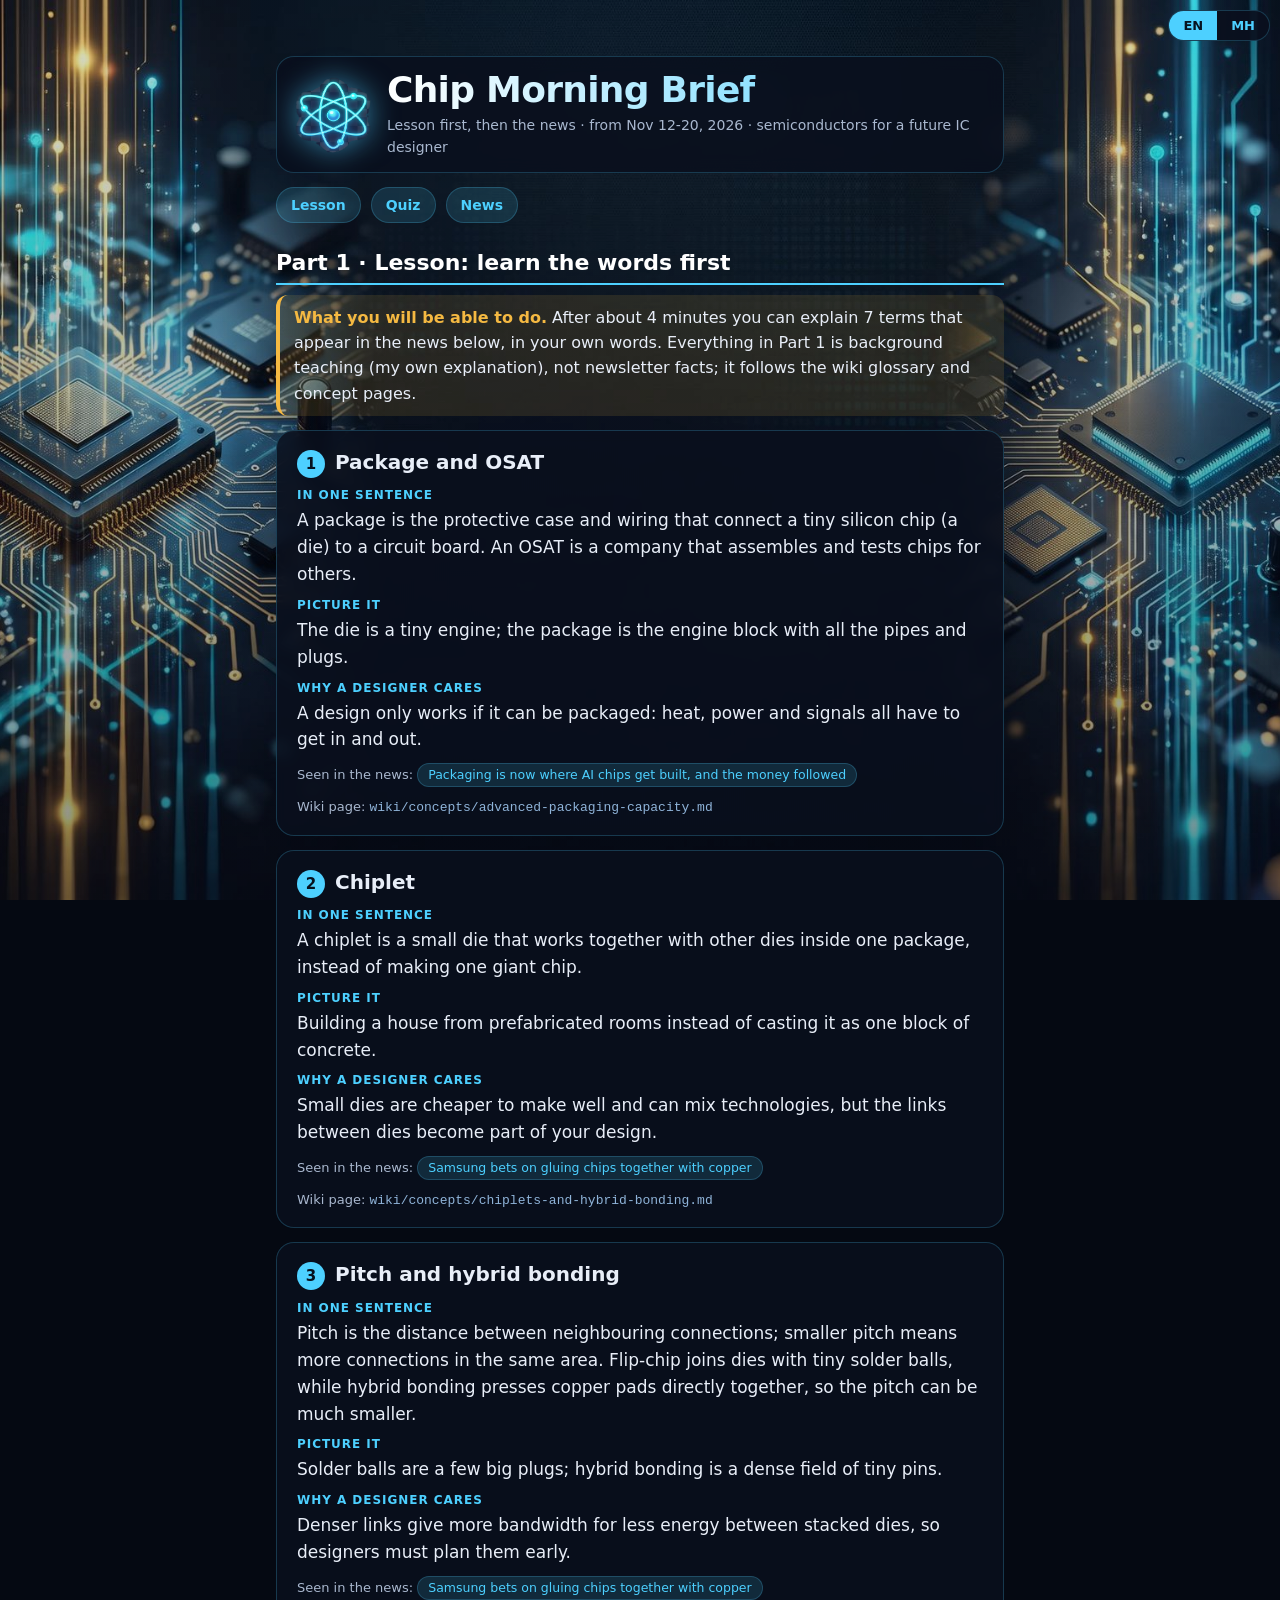
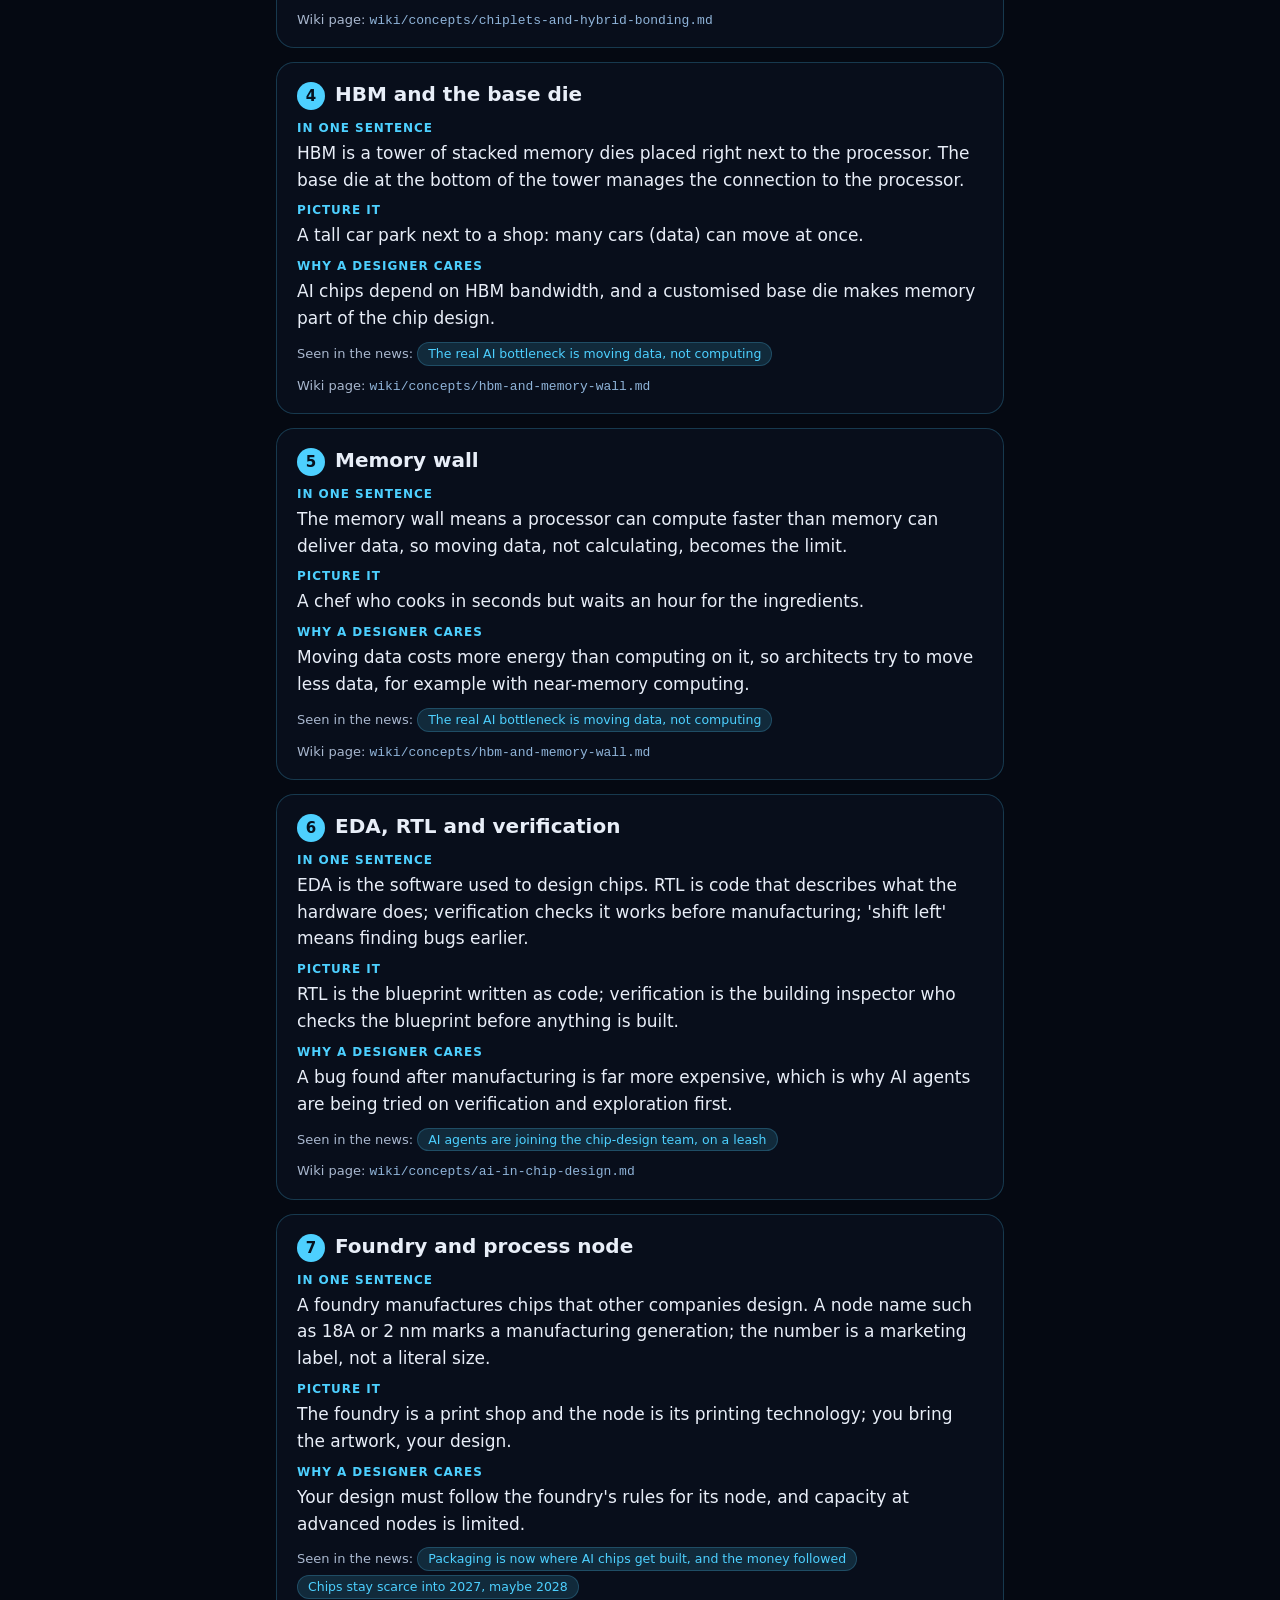
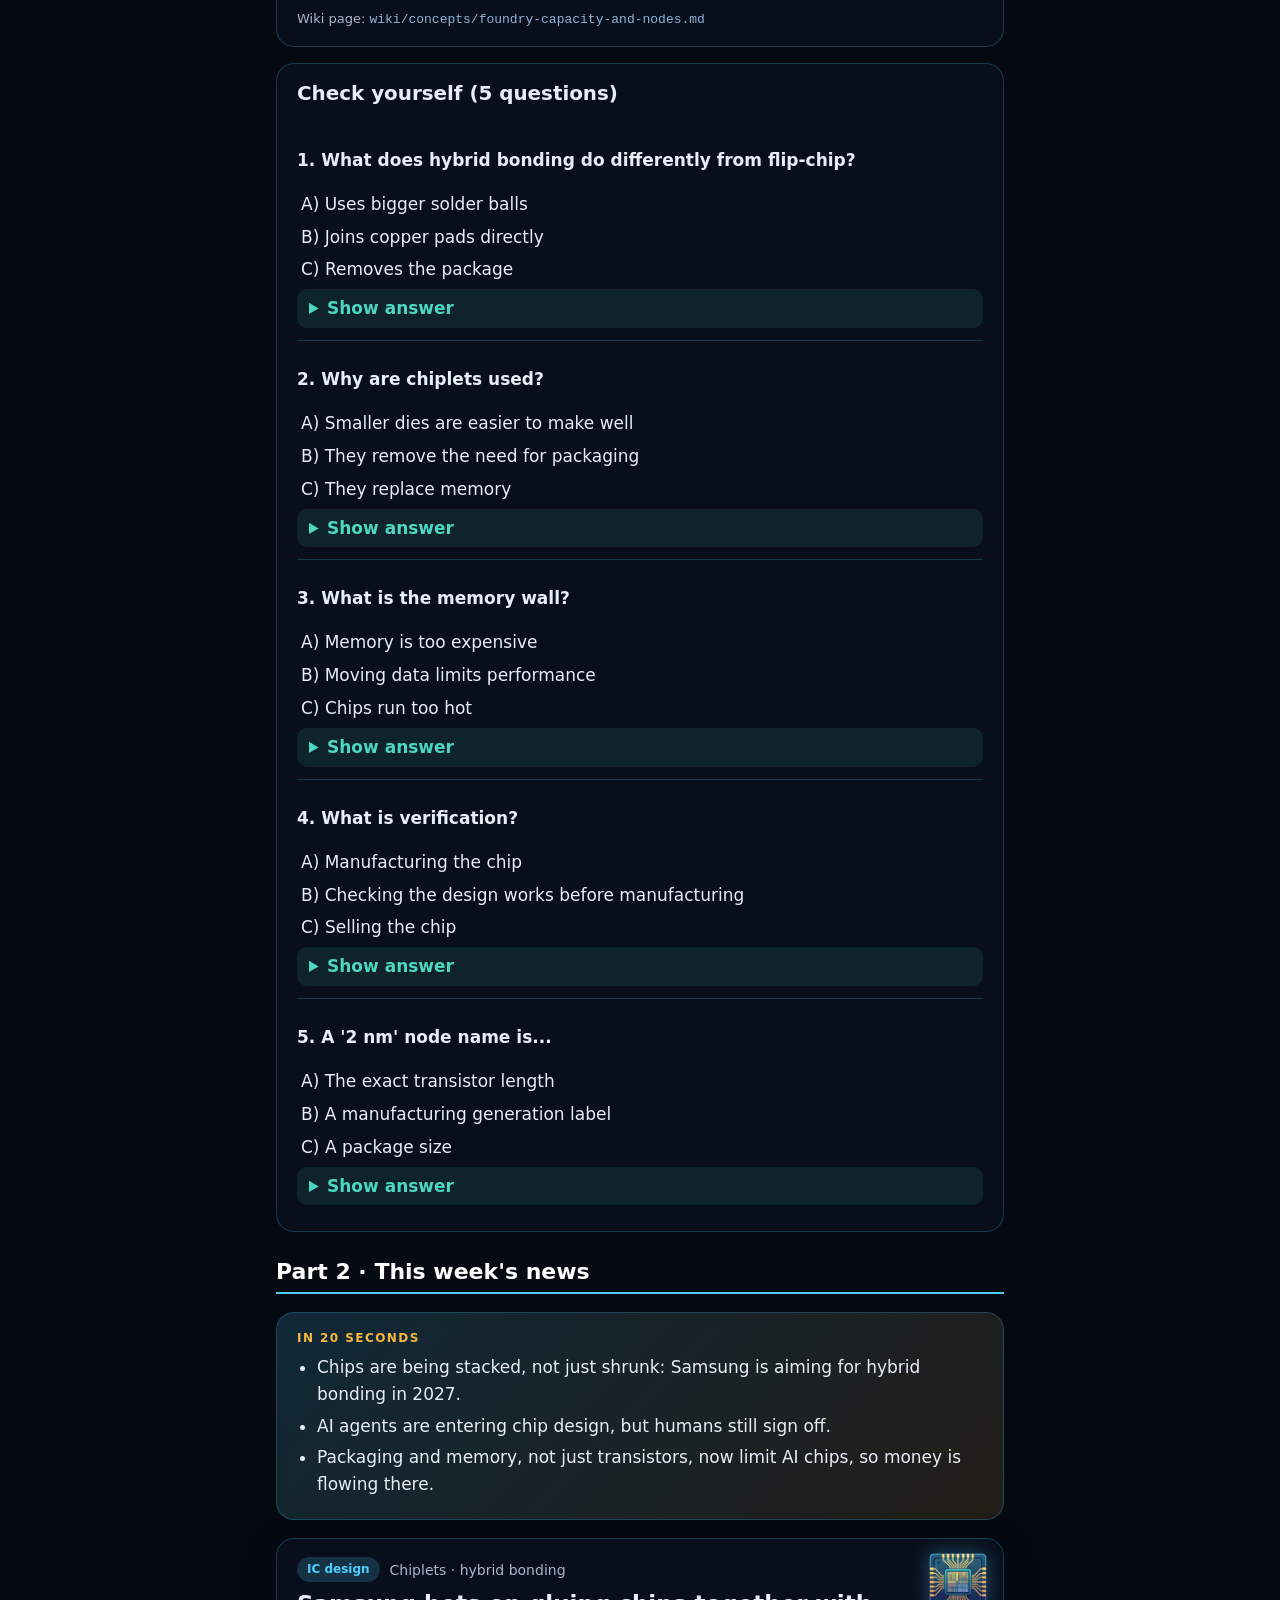
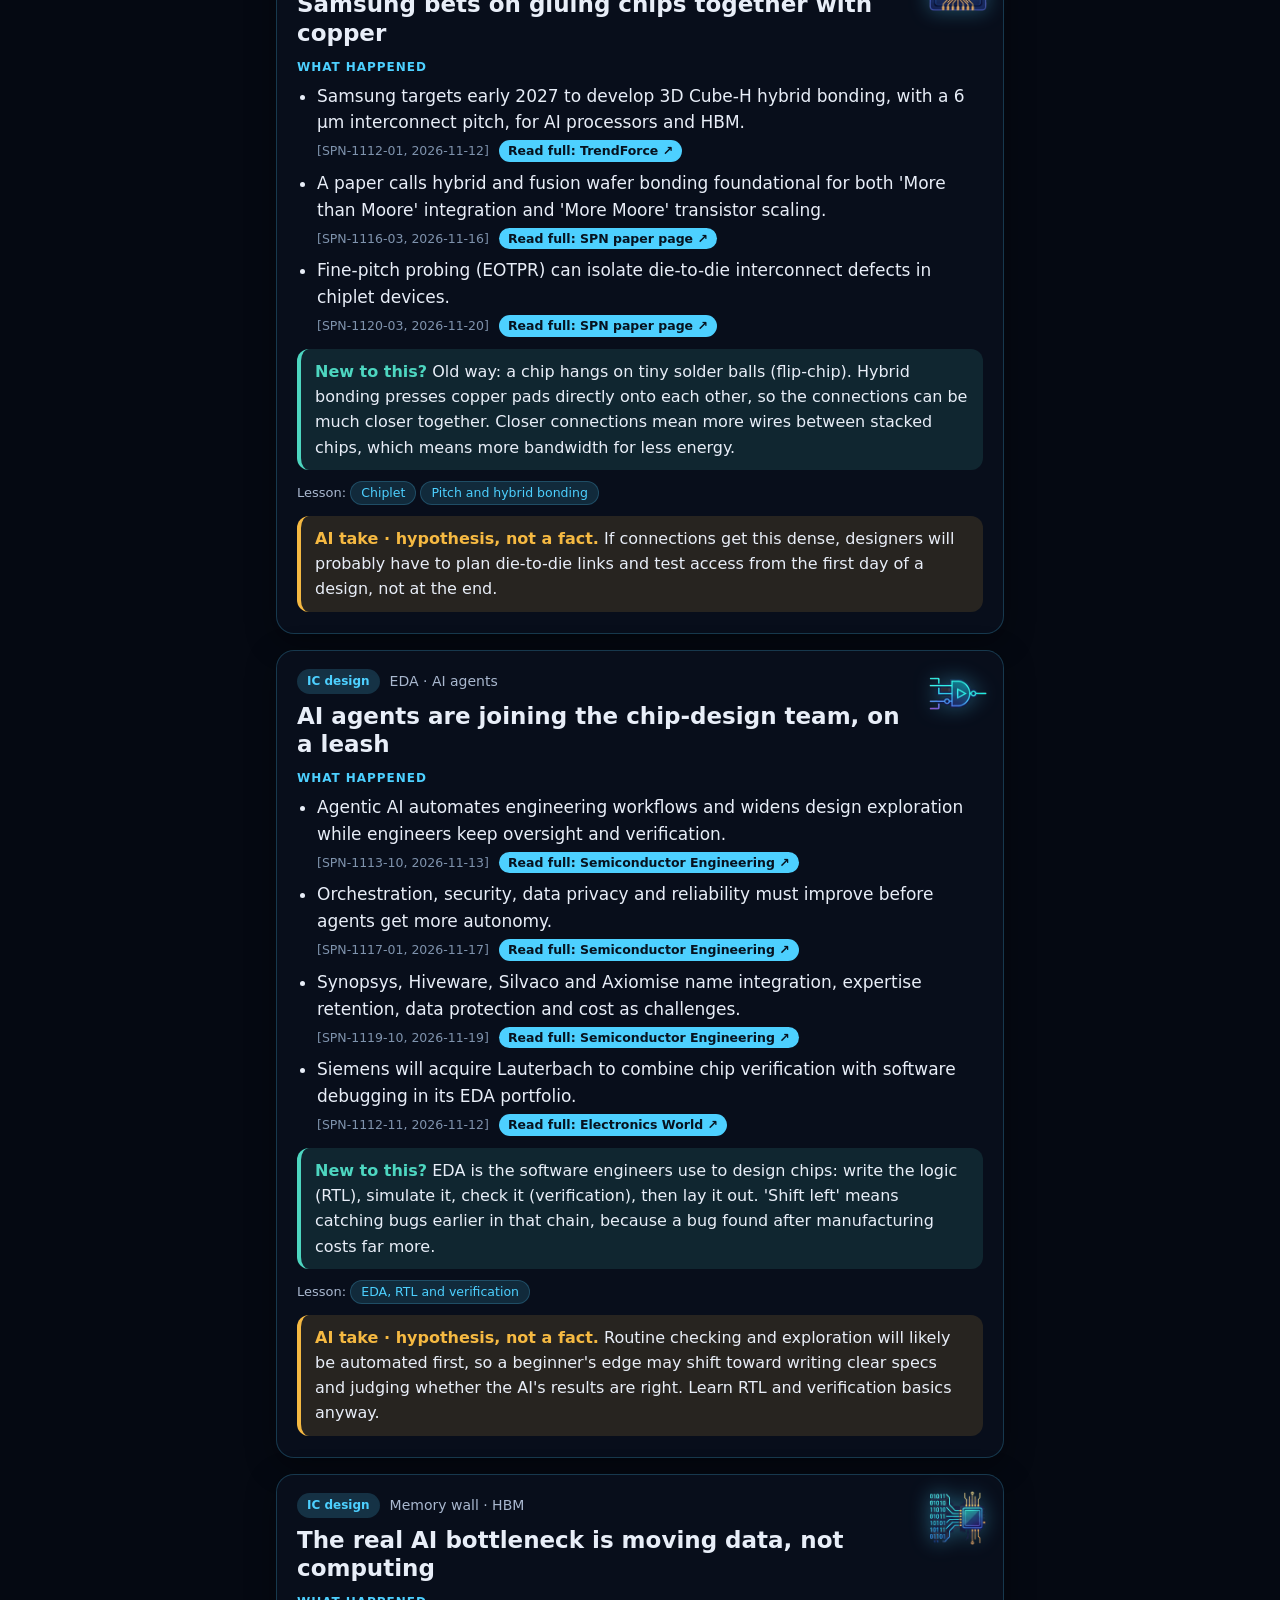
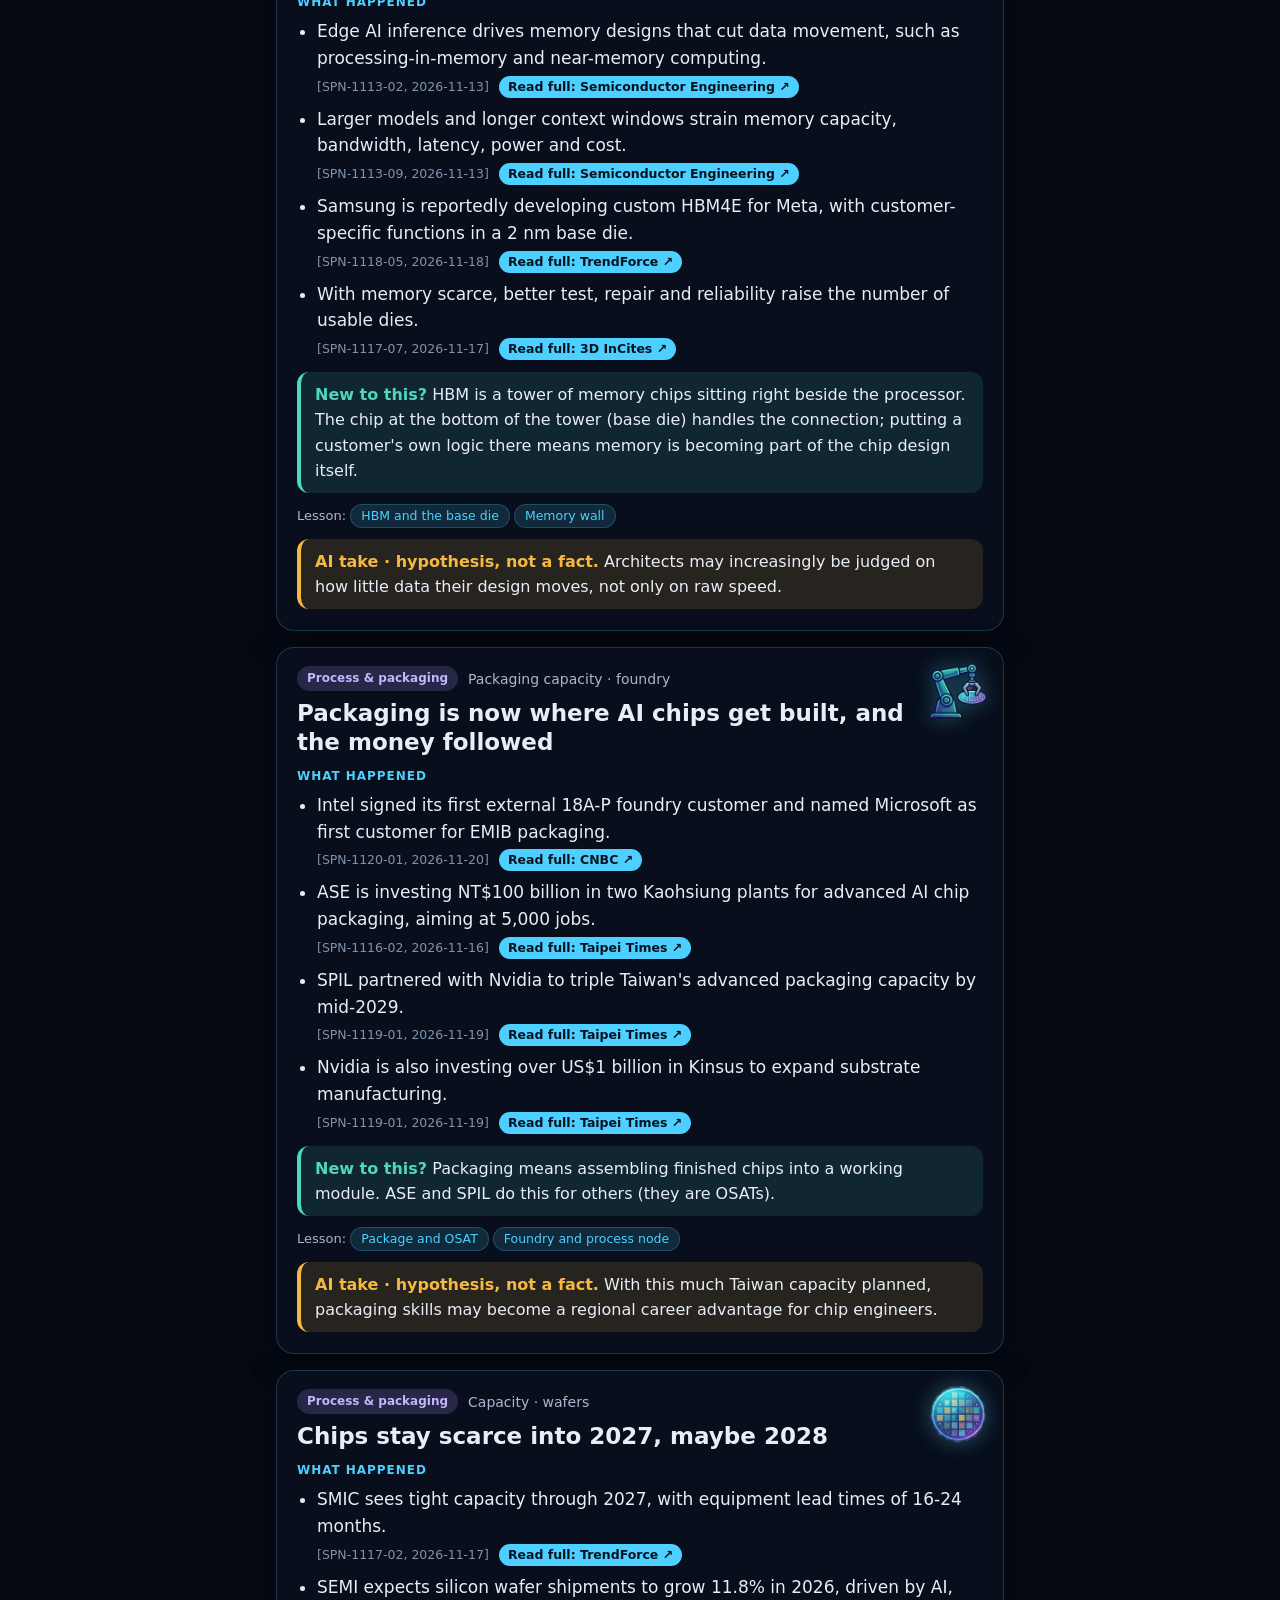
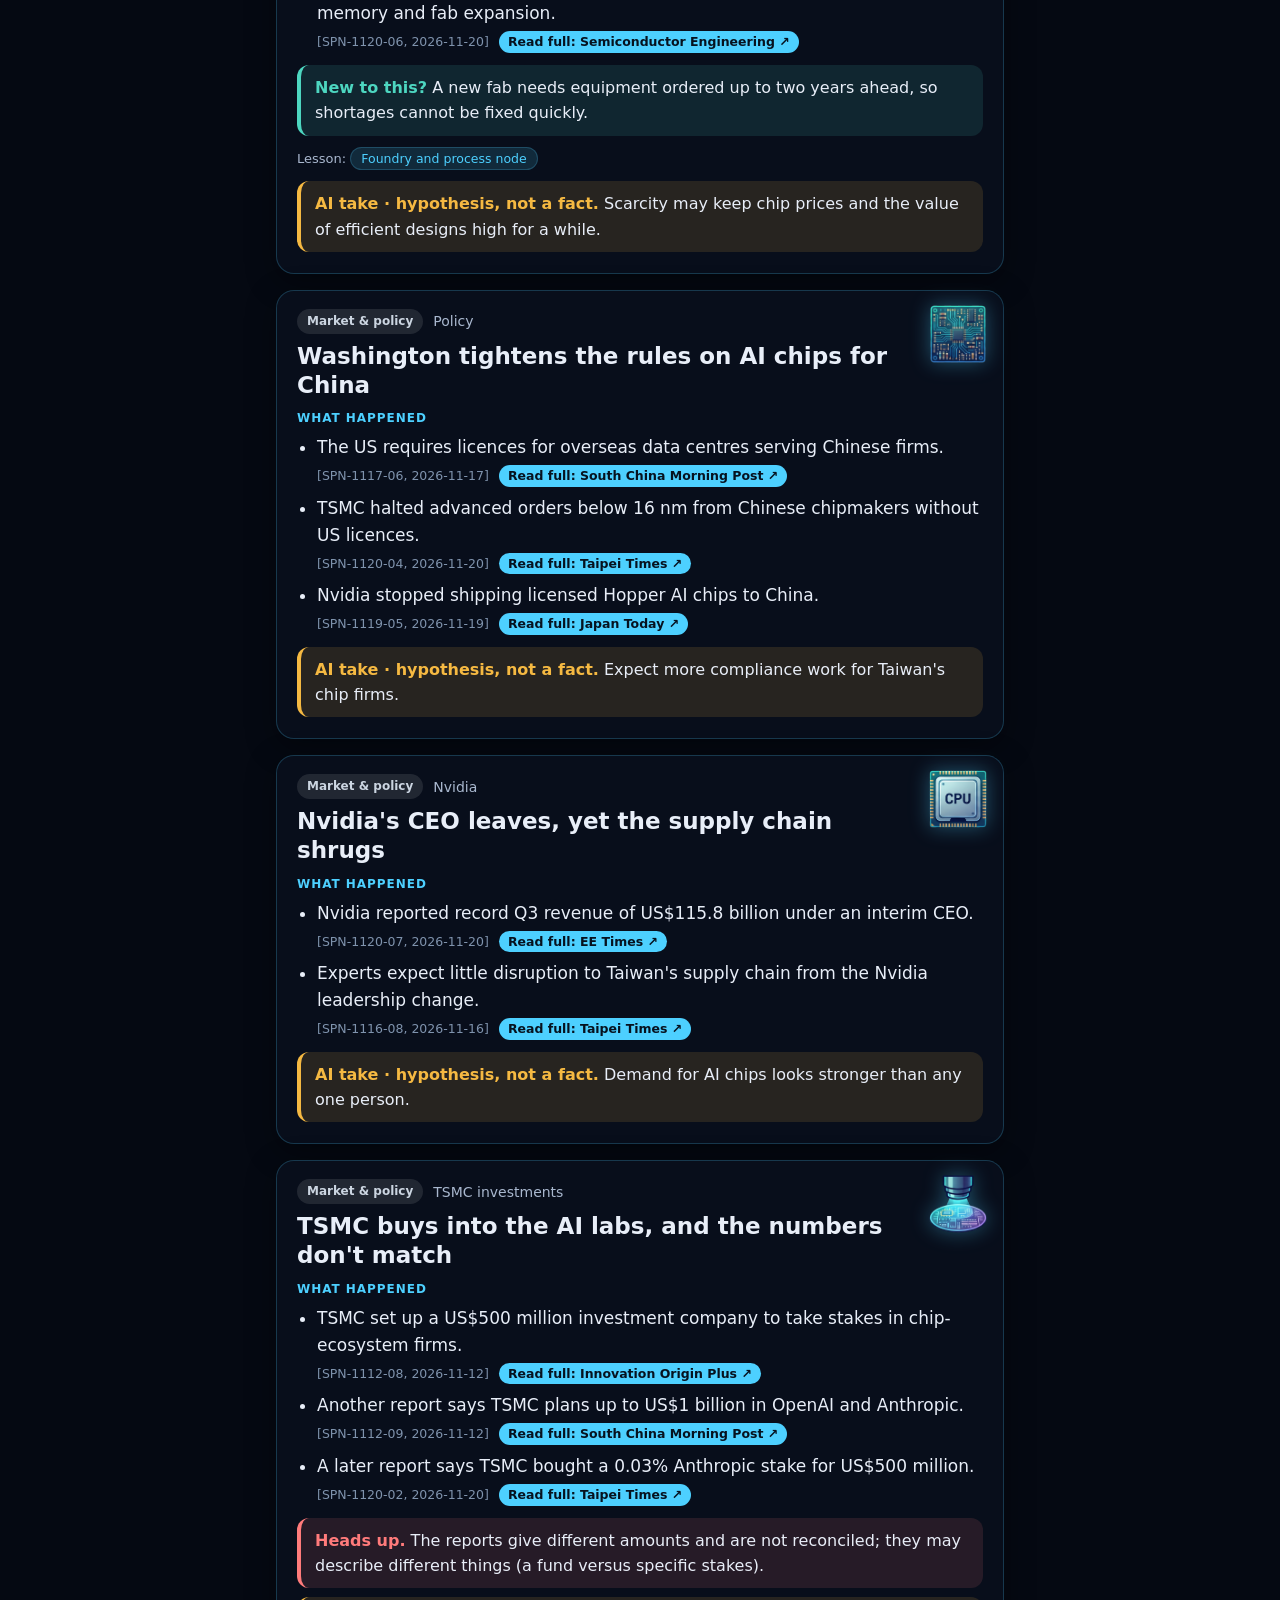
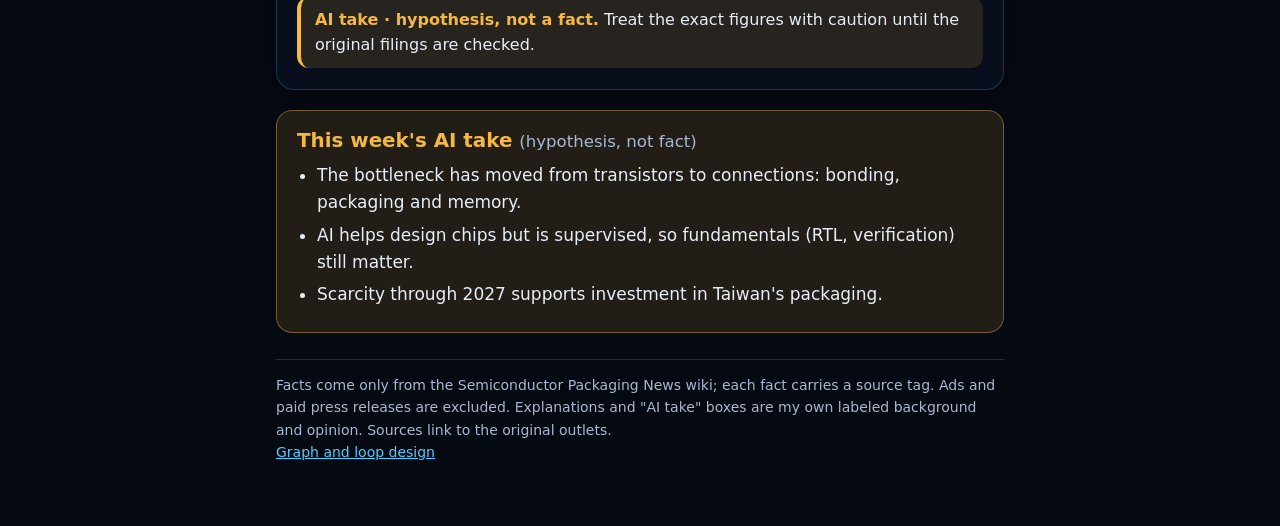
==== commit 1ceb5a87: "Merge EN/MN into one page with language switch Co-Authored-By: Claude Sonnet 5.5 <noreply@anthropic." ====
--- a/index.html
+++ b/index.html
@@ -1,4 +1,4 @@
-<!doctype html><html lang="en"><head><meta charset="utf-8"><meta name="viewport" content="width=device-width,initial-scale=1"><title>Chip Morning Brief</title><style>
+<!doctype html><html lang="en" data-lang="en"><head><meta charset="utf-8"><meta name="viewport" content="width=device-width,initial-scale=1"><title>Chip Morning Brief · EN / МН</title><style>
 :root{--ink:#e8eef8;--mute:#a9b8cf;--card:rgba(10,16,30,.86);--line:rgba(77,208,255,.22);--cy:#4dd0ff;--gold:#f5b942;--teal:#4dd6c0;--red:#ff7b7b}
 *{box-sizing:border-box}html{background:#050912}
 body{margin:0;color:var(--ink);font:17px/1.58 system-ui,-apple-system,"Segoe UI",Roboto,sans-serif;position:relative;min-height:100vh}
@@ -41,11 +41,28 @@
 .take{background:rgba(245,185,66,.12);border:1px solid rgba(245,185,66,.4);border-radius:16px;padding:14px 20px;margin:20px 0;backdrop-filter:blur(6px)}.take h3{margin:0 0 6px;color:var(--gold)}.take small{color:var(--mute);font-weight:400}
 footer{color:var(--mute);font-size:14px;margin-top:26px;border-top:1px solid var(--line);padding-top:14px}footer a{color:var(--cy)}
 @media(max-width:480px){.hero h1{font-size:28px}.hero img{width:60px;height:60px}h2{font-size:20px;margin-right:62px}body{font-size:16px}.ic{width:48px;height:48px}.meta{padding-right:58px}}
-</style></head><body><div class="wrap">
+
+.lang{display:none}html[data-lang=en] #lang-en,html[data-lang=mn] #lang-mn{display:block}
+.sw{position:fixed;top:10px;right:10px;z-index:10;display:flex;border:1px solid var(--line);border-radius:99px;overflow:hidden;background:rgba(10,16,30,.92)}
+.sw button{font:600 13px system-ui;color:var(--cy);background:none;border:0;padding:7px 14px;cursor:pointer}
+html[data-lang=en] .sw [data-l=en],html[data-lang=mn] .sw [data-l=mn]{background:var(--cy);color:#06121f}
+.hero{margin-top:34px}
+</style></head><body><div class="sw" role="group" aria-label="Language"><button data-l="en">EN</button><button data-l="mn">МН</button></div><div class="wrap"><div class="lang" id="lang-en" lang="en">
 <header class="hero"><img src="assets/icon-atom.png" alt="" width="76" height="76"><div><h1>Chip Morning Brief</h1><p>Lesson first, then the news · from Nov 12-20, 2026 · semiconductors for a future IC designer</p></div></header>
-<nav class="nav"><a href="#lesson">Lesson</a><a href="#quiz">Quiz</a><a href="#news">News</a></nav><section id="lesson"><h2 class="part">Part 1 · Lesson: learn the words first</h2><div class="goal"><b>What you will be able to do.</b> After about 4 minutes you can explain 7 terms that appear in the news below, in your own words. Everything in Part 1 is background teaching (my own explanation), not newsletter facts; it follows the wiki glossary and concept pages.</div><article class="term" id="t-package"><h3><span class="n">1</span>Package and OSAT</h3><dl><dt>In one sentence</dt><dd>A package is the protective case and wiring that connect a tiny silicon chip (a die) to a circuit board. An OSAT is a company that assembles and tests chips for others.</dd><dt>Picture it</dt><dd>The die is a tiny engine; the package is the engine block with all the pipes and plugs.</dd><dt>Why a designer cares</dt><dd>A design only works if it can be packaged: heat, power and signals all have to get in and out.</dd></dl><div class="src">Seen in the news: <a class="chip" href="#card-4">Packaging is now where AI chips get built, and the money followed</a></div><div class="src">Wiki page: <code>wiki/concepts/advanced-packaging-capacity.md</code></div></article><article class="term" id="t-chiplet"><h3><span class="n">2</span>Chiplet</h3><dl><dt>In one sentence</dt><dd>A chiplet is a small die that works together with other dies inside one package, instead of making one giant chip.</dd><dt>Picture it</dt><dd>Building a house from prefabricated rooms instead of casting it as one block of concrete.</dd><dt>Why a designer cares</dt><dd>Small dies are cheaper to make well and can mix technologies, but the links between dies become part of your design.</dd></dl><div class="src">Seen in the news: <a class="chip" href="#card-1">Samsung bets on gluing chips together with copper</a></div><div class="src">Wiki page: <code>wiki/concepts/chiplets-and-hybrid-bonding.md</code></div></article><article class="term" id="t-pitch"><h3><span class="n">3</span>Pitch and hybrid bonding</h3><dl><dt>In one sentence</dt><dd>Pitch is the distance between neighbouring connections; smaller pitch means more connections in the same area. Flip-chip joins dies with tiny solder balls, while hybrid bonding presses copper pads directly together, so the pitch can be much smaller.</dd><dt>Picture it</dt><dd>Solder balls are a few big plugs; hybrid bonding is a dense field of tiny pins.</dd><dt>Why a designer cares</dt><dd>Denser links give more bandwidth for less energy between stacked dies, so designers must plan them early.</dd></dl><div class="src">Seen in the news: <a class="chip" href="#card-1">Samsung bets on gluing chips together with copper</a></div><div class="src">Wiki page: <code>wiki/concepts/chiplets-and-hybrid-bonding.md</code></div></article><article class="term" id="t-hbm"><h3><span class="n">4</span>HBM and the base die</h3><dl><dt>In one sentence</dt><dd>HBM is a tower of stacked memory dies placed right next to the processor. The base die at the bottom of the tower manages the connection to the processor.</dd><dt>Picture it</dt><dd>A tall car park next to a shop: many cars (data) can move at once.</dd><dt>Why a designer cares</dt><dd>AI chips depend on HBM bandwidth, and a customised base die makes memory part of the chip design.</dd></dl><div class="src">Seen in the news: <a class="chip" href="#card-3">The real AI bottleneck is moving data, not computing</a></div><div class="src">Wiki page: <code>wiki/concepts/hbm-and-memory-wall.md</code></div></article><article class="term" id="t-memwall"><h3><span class="n">5</span>Memory wall</h3><dl><dt>In one sentence</dt><dd>The memory wall means a processor can compute faster than memory can deliver data, so moving data, not calculating, becomes the limit.</dd><dt>Picture it</dt><dd>A chef who cooks in seconds but waits an hour for the ingredients.</dd><dt>Why a designer cares</dt><dd>Moving data costs more energy than computing on it, so architects try to move less data, for example with near-memory computing.</dd></dl><div class="src">Seen in the news: <a class="chip" href="#card-3">The real AI bottleneck is moving data, not computing</a></div><div class="src">Wiki page: <code>wiki/concepts/hbm-and-memory-wall.md</code></div></article><article class="term" id="t-eda"><h3><span class="n">6</span>EDA, RTL and verification</h3><dl><dt>In one sentence</dt><dd>EDA is the software used to design chips. RTL is code that describes what the hardware does; verification checks it works before manufacturing; &#x27;shift left&#x27; means finding bugs earlier.</dd><dt>Picture it</dt><dd>RTL is the blueprint written as code; verification is the building inspector who checks the blueprint before anything is built.</dd><dt>Why a designer cares</dt><dd>A bug found after manufacturing is far more expensive, which is why AI agents are being tried on verification and exploration first.</dd></dl><div class="src">Seen in the news: <a class="chip" href="#card-2">AI agents are joining the chip-design team, on a leash</a></div><div class="src">Wiki page: <code>wiki/concepts/ai-in-chip-design.md</code></div></article><article class="term" id="t-node"><h3><span class="n">7</span>Foundry and process node</h3><dl><dt>In one sentence</dt><dd>A foundry manufactures chips that other companies design. A node name such as 18A or 2 nm marks a manufacturing generation; the number is a marketing label, not a literal size.</dd><dt>Picture it</dt><dd>The foundry is a print shop and the node is its printing technology; you bring the artwork, your design.</dd><dt>Why a designer cares</dt><dd>Your design must follow the foundry&#x27;s rules for its node, and capacity at advanced nodes is limited.</dd></dl><div class="src">Seen in the news: <a class="chip" href="#card-4">Packaging is now where AI chips get built, and the money followed</a> <a class="chip" href="#card-5">Chips stay scarce into 2027, maybe 2028</a></div><div class="src">Wiki page: <code>wiki/concepts/foundry-capacity-and-nodes.md</code></div></article></section><section id="quiz" class="quiz"><h3>Check yourself (5 questions)</h3><div class="q"><p><b>1. What does hybrid bonding do differently from flip-chip?</b></p><ul class="opts"><li>A) Uses bigger solder balls</li><li>B) Joins copper pads directly</li><li>C) Removes the package</li></ul><details><summary>Show answer</summary><p>B) Joins copper pads directly. Hybrid bonding presses copper pads together without solder, so connections can be much closer.</p></details></div><div class="q"><p><b>2. Why are chiplets used?</b></p><ul class="opts"><li>A) Smaller dies are easier to make well</li><li>B) They remove the need for packaging</li><li>C) They replace memory</li></ul><details><summary>Show answer</summary><p>A) Smaller dies are easier to make well. Small dies are cheaper to make well, and different technologies can be combined.</p></details></div><div class="q"><p><b>3. What is the memory wall?</b></p><ul class="opts"><li>A) Memory is too expensive</li><li>B) Moving data limits performance</li><li>C) Chips run too hot</li></ul><details><summary>Show answer</summary><p>B) Moving data limits performance. Processors compute faster than memory delivers data.</p></details></div><div class="q"><p><b>4. What is verification?</b></p><ul class="opts"><li>A) Manufacturing the chip</li><li>B) Checking the design works before manufacturing</li><li>C) Selling the chip</li></ul><details><summary>Show answer</summary><p>B) Checking the design works before manufacturing. Finding a bug before manufacturing is far cheaper than after.</p></details></div><div class="q"><p><b>5. A &#x27;2 nm&#x27; node name is...</b></p><ul class="opts"><li>A) The exact transistor length</li><li>B) A manufacturing generation label</li><li>C) A package size</li></ul><details><summary>Show answer</summary><p>B) A manufacturing generation label. Node names are marketing labels for a generation, not literal measurements.</p></details></div></section><h2 class="part" id="news">Part 2 · This week&#x27;s news</h2>
+<nav class="nav"><a href="#en-lesson">Lesson</a><a href="#en-quiz">Quiz</a><a href="#en-news">News</a></nav><section id="en-lesson"><h2 class="part">Part 1 · Lesson: learn the words first</h2><div class="goal"><b>What you will be able to do.</b> After about 4 minutes you can explain 7 terms that appear in the news below, in your own words. Everything in Part 1 is background teaching (my own explanation), not newsletter facts; it follows the wiki glossary and concept pages.</div><article class="term" id="en-t-package"><h3><span class="n">1</span>Package and OSAT</h3><dl><dt>In one sentence</dt><dd>A package is the protective case and wiring that connect a tiny silicon chip (a die) to a circuit board. An OSAT is a company that assembles and tests chips for others.</dd><dt>Picture it</dt><dd>The die is a tiny engine; the package is the engine block with all the pipes and plugs.</dd><dt>Why a designer cares</dt><dd>A design only works if it can be packaged: heat, power and signals all have to get in and out.</dd></dl><div class="src">Seen in the news: <a class="chip" href="#en-card-4">Packaging is now where AI chips get built, and the money followed</a></div><div class="src">Wiki page: <code>wiki/concepts/advanced-packaging-capacity.md</code></div></article><article class="term" id="en-t-chiplet"><h3><span class="n">2</span>Chiplet</h3><dl><dt>In one sentence</dt><dd>A chiplet is a small die that works together with other dies inside one package, instead of making one giant chip.</dd><dt>Picture it</dt><dd>Building a house from prefabricated rooms instead of casting it as one block of concrete.</dd><dt>Why a designer cares</dt><dd>Small dies are cheaper to make well and can mix technologies, but the links between dies become part of your design.</dd></dl><div class="src">Seen in the news: <a class="chip" href="#en-card-1">Samsung bets on gluing chips together with copper</a></div><div class="src">Wiki page: <code>wiki/concepts/chiplets-and-hybrid-bonding.md</code></div></article><article class="term" id="en-t-pitch"><h3><span class="n">3</span>Pitch and hybrid bonding</h3><dl><dt>In one sentence</dt><dd>Pitch is the distance between neighbouring connections; smaller pitch means more connections in the same area. Flip-chip joins dies with tiny solder balls, while hybrid bonding presses copper pads directly together, so the pitch can be much smaller.</dd><dt>Picture it</dt><dd>Solder balls are a few big plugs; hybrid bonding is a dense field of tiny pins.</dd><dt>Why a designer cares</dt><dd>Denser links give more bandwidth for less energy between stacked dies, so designers must plan them early.</dd></dl><div class="src">Seen in the news: <a class="chip" href="#en-card-1">Samsung bets on gluing chips together with copper</a></div><div class="src">Wiki page: <code>wiki/concepts/chiplets-and-hybrid-bonding.md</code></div></article><article class="term" id="en-t-hbm"><h3><span class="n">4</span>HBM and the base die</h3><dl><dt>In one sentence</dt><dd>HBM is a tower of stacked memory dies placed right next to the processor. The base die at the bottom of the tower manages the connection to the processor.</dd><dt>Picture it</dt><dd>A tall car park next to a shop: many cars (data) can move at once.</dd><dt>Why a designer cares</dt><dd>AI chips depend on HBM bandwidth, and a customised base die makes memory part of the chip design.</dd></dl><div class="src">Seen in the news: <a class="chip" href="#en-card-3">The real AI bottleneck is moving data, not computing</a></div><div class="src">Wiki page: <code>wiki/concepts/hbm-and-memory-wall.md</code></div></article><article class="term" id="en-t-memwall"><h3><span class="n">5</span>Memory wall</h3><dl><dt>In one sentence</dt><dd>The memory wall means a processor can compute faster than memory can deliver data, so moving data, not calculating, becomes the limit.</dd><dt>Picture it</dt><dd>A chef who cooks in seconds but waits an hour for the ingredients.</dd><dt>Why a designer cares</dt><dd>Moving data costs more energy than computing on it, so architects try to move less data, for example with near-memory computing.</dd></dl><div class="src">Seen in the news: <a class="chip" href="#en-card-3">The real AI bottleneck is moving data, not computing</a></div><div class="src">Wiki page: <code>wiki/concepts/hbm-and-memory-wall.md</code></div></article><article class="term" id="en-t-eda"><h3><span class="n">6</span>EDA, RTL and verification</h3><dl><dt>In one sentence</dt><dd>EDA is the software used to design chips. RTL is code that describes what the hardware does; verification checks it works before manufacturing; &#x27;shift left&#x27; means finding bugs earlier.</dd><dt>Picture it</dt><dd>RTL is the blueprint written as code; verification is the building inspector who checks the blueprint before anything is built.</dd><dt>Why a designer cares</dt><dd>A bug found after manufacturing is far more expensive, which is why AI agents are being tried on verification and exploration first.</dd></dl><div class="src">Seen in the news: <a class="chip" href="#en-card-2">AI agents are joining the chip-design team, on a leash</a></div><div class="src">Wiki page: <code>wiki/concepts/ai-in-chip-design.md</code></div></article><article class="term" id="en-t-node"><h3><span class="n">7</span>Foundry and process node</h3><dl><dt>In one sentence</dt><dd>A foundry manufactures chips that other companies design. A node name such as 18A or 2 nm marks a manufacturing generation; the number is a marketing label, not a literal size.</dd><dt>Picture it</dt><dd>The foundry is a print shop and the node is its printing technology; you bring the artwork, your design.</dd><dt>Why a designer cares</dt><dd>Your design must follow the foundry&#x27;s rules for its node, and capacity at advanced nodes is limited.</dd></dl><div class="src">Seen in the news: <a class="chip" href="#en-card-4">Packaging is now where AI chips get built, and the money followed</a> <a class="chip" href="#en-card-5">Chips stay scarce into 2027, maybe 2028</a></div><div class="src">Wiki page: <code>wiki/concepts/foundry-capacity-and-nodes.md</code></div></article></section><section id="en-quiz" class="quiz"><h3>Check yourself (5 questions)</h3><div class="q"><p><b>1. What does hybrid bonding do differently from flip-chip?</b></p><ul class="opts"><li>A) Uses bigger solder balls</li><li>B) Joins copper pads directly</li><li>C) Removes the package</li></ul><details><summary>Show answer</summary><p>B) Joins copper pads directly. Hybrid bonding presses copper pads together without solder, so connections can be much closer.</p></details></div><div class="q"><p><b>2. Why are chiplets used?</b></p><ul class="opts"><li>A) Smaller dies are easier to make well</li><li>B) They remove the need for packaging</li><li>C) They replace memory</li></ul><details><summary>Show answer</summary><p>A) Smaller dies are easier to make well. Small dies are cheaper to make well, and different technologies can be combined.</p></details></div><div class="q"><p><b>3. What is the memory wall?</b></p><ul class="opts"><li>A) Memory is too expensive</li><li>B) Moving data limits performance</li><li>C) Chips run too hot</li></ul><details><summary>Show answer</summary><p>B) Moving data limits performance. Processors compute faster than memory delivers data.</p></details></div><div class="q"><p><b>4. What is verification?</b></p><ul class="opts"><li>A) Manufacturing the chip</li><li>B) Checking the design works before manufacturing</li><li>C) Selling the chip</li></ul><details><summary>Show answer</summary><p>B) Checking the design works before manufacturing. Finding a bug before manufacturing is far cheaper than after.</p></details></div><div class="q"><p><b>5. A &#x27;2 nm&#x27; node name is...</b></p><ul class="opts"><li>A) The exact transistor length</li><li>B) A manufacturing generation label</li><li>C) A package size</li></ul><details><summary>Show answer</summary><p>B) A manufacturing generation label. Node names are marketing labels for a generation, not literal measurements.</p></details></div></section><h2 class="part" id="en-news">Part 2 · This week&#x27;s news</h2>
 <section class="tldr"><h3>In 20 seconds</h3><ul><li>Chips are being stacked, not just shrunk: Samsung is aiming for hybrid bonding in 2027.</li><li>AI agents are entering chip design, but humans still sign off.</li><li>Packaging and memory, not just transistors, now limit AI chips, so money is flowing there.</li></ul></section>
-<article class="card t1" id="card-1"><img class="ic" src="assets/icon-chip.png" alt="" width="64" height="64"><div class="meta"><span class="pill t1">IC design</span><span class="topic">Chiplets · hybrid bonding</span></div><h2>Samsung bets on gluing chips together with copper</h2><div class="lbl">What happened</div><ul><li>Samsung targets early 2027 to develop 3D Cube-H hybrid bonding, with a 6 µm interconnect pitch, for AI processors and HBM. <span class="cite"><span class="tag">[SPN-1112-01, 2026-11-12]</span> <a class="read" href="https://www.trendforce.com/news/2026/11/11/news-samsung-reportedly-eyes-early-2027-for-3d-cube-h-advanced-packaging-development-featuring-hybrid-bonding/" target="_blank" rel="noopener">Read full: TrendForce ↗</a></span></li><li>A paper calls hybrid and fusion wafer bonding foundational for both &#x27;More than Moore&#x27; integration and &#x27;More Moore&#x27; transistor scaling. <span class="cite"><span class="tag">[SPN-1116-03, 2026-11-16]</span> <a class="read" href="https://www.semiconductorpackagingnews.com/papers/100512.html" target="_blank" rel="noopener">Read full: SPN paper page ↗</a></span></li><li>Fine-pitch probing (EOTPR) can isolate die-to-die interconnect defects in chiplet devices. <span class="cite"><span class="tag">[SPN-1120-03, 2026-11-20]</span> <a class="read" href="https://www.semiconductorpackagingnews.com/papers/100502.html" target="_blank" rel="noopener">Read full: SPN paper page ↗</a></span></li></ul><div class="box basics"><b>New to this?</b> Old way: a chip hangs on tiny solder balls (flip-chip). Hybrid bonding presses copper pads directly onto each other, so the connections can be much closer together. Closer connections mean more wires between stacked chips, which means more bandwidth for less energy.</div><div class="terms"><span>Lesson:</span> <a class="chip" href="#t-chiplet">Chiplet</a><a class="chip" href="#t-pitch">Pitch and hybrid bonding</a></div><div class="box ai"><b>AI take · hypothesis, not a fact.</b> If connections get this dense, designers will probably have to plan die-to-die links and test access from the first day of a design, not at the end.</div></article><article class="card t1" id="card-2"><img class="ic" src="assets/icon-gate.png" alt="" width="64" height="64"><div class="meta"><span class="pill t1">IC design</span><span class="topic">EDA · AI agents</span></div><h2>AI agents are joining the chip-design team, on a leash</h2><div class="lbl">What happened</div><ul><li>Agentic AI automates engineering workflows and widens design exploration while engineers keep oversight and verification. <span class="cite"><span class="tag">[SPN-1113-10, 2026-11-13]</span> <a class="read" href="https://semiengineering.com/the-semiconductor-singularity-when-ai-starts-accelerating-the-silicon-that-accelerates-ai/" target="_blank" rel="noopener">Read full: Semiconductor Engineering ↗</a></span></li><li>Orchestration, security, data privacy and reliability must improve before agents get more autonomy. <span class="cite"><span class="tag">[SPN-1117-01, 2026-11-17]</span> <a class="read" href="https://semiengineering.com/are-ai-agents-the-new-semiconductor-ip/" target="_blank" rel="noopener">Read full: Semiconductor Engineering ↗</a></span></li><li>Synopsys, Hiveware, Silvaco and Axiomise name integration, expertise retention, data protection and cost as challenges. <span class="cite"><span class="tag">[SPN-1119-10, 2026-11-19]</span> <a class="read" href="https://semiengineering.com/can-ai-agents-really-shift-chip-design-left/" target="_blank" rel="noopener">Read full: Semiconductor Engineering ↗</a></span></li><li>Siemens will acquire Lauterbach to combine chip verification with software debugging in its EDA portfolio. <span class="cite"><span class="tag">[SPN-1112-11, 2026-11-12]</span> <a class="read" href="https://electronics.economictimes.indiatimes.com/news/semiconductors/siemens-to-acquire-lauterbach-to-expand-semiconductor-design-capabilities/135722435" target="_blank" rel="noopener">Read full: Electronics World ↗</a></span></li></ul><div class="box basics"><b>New to this?</b> EDA is the software engineers use to design chips: write the logic (RTL), simulate it, check it (verification), then lay it out. &#x27;Shift left&#x27; means catching bugs earlier in that chain, because a bug found after manufacturing costs far more.</div><div class="terms"><span>Lesson:</span> <a class="chip" href="#t-eda">EDA, RTL and verification</a></div><div class="box ai"><b>AI take · hypothesis, not a fact.</b> Routine checking and exploration will likely be automated first, so a beginner&#x27;s edge may shift toward writing clear specs and judging whether the AI&#x27;s results are right. Learn RTL and verification basics anyway.</div></article><article class="card t1" id="card-3"><img class="ic" src="assets/icon-binary.png" alt="" width="64" height="64"><div class="meta"><span class="pill t1">IC design</span><span class="topic">Memory wall · HBM</span></div><h2>The real AI bottleneck is moving data, not computing</h2><div class="lbl">What happened</div><ul><li>Edge AI inference drives memory designs that cut data movement, such as processing-in-memory and near-memory computing. <span class="cite"><span class="tag">[SPN-1113-02, 2026-11-13]</span> <a class="read" href="https://semiengineering.com/rethinking-memory-for-ai-inference/" target="_blank" rel="noopener">Read full: Semiconductor Engineering ↗</a></span></li><li>Larger models and longer context windows strain memory capacity, bandwidth, latency, power and cost. <span class="cite"><span class="tag">[SPN-1113-09, 2026-11-13]</span> <a class="read" href="https://semiengineering.com/beyond-bandwidth-ai-inference-is-reshaping-the-memory-wall/" target="_blank" rel="noopener">Read full: Semiconductor Engineering ↗</a></span></li><li>Samsung is reportedly developing custom HBM4E for Meta, with customer-specific functions in a 2 nm base die. <span class="cite"><span class="tag">[SPN-1118-05, 2026-11-18]</span> <a class="read" href="https://www.trendforce.com/news/2026/11/17/news-samsung-reportedly-developing-custom-hbm4e-for-meta-plans-2nm-base-die-production/" target="_blank" rel="noopener">Read full: TrendForce ↗</a></span></li><li>With memory scarce, better test, repair and reliability raise the number of usable dies. <span class="cite"><span class="tag">[SPN-1117-07, 2026-11-17]</span> <a class="read" href="https://www.3dincites.com/2026/11/when-memory-is-scarce-every-good-die-counts-test-repair-and-reliability-across-sram-dram-hbm-and-emerging-memories/" target="_blank" rel="noopener">Read full: 3D InCites ↗</a></span></li></ul><div class="box basics"><b>New to this?</b> HBM is a tower of memory chips sitting right beside the processor. The chip at the bottom of the tower (base die) handles the connection; putting a customer&#x27;s own logic there means memory is becoming part of the chip design itself.</div><div class="terms"><span>Lesson:</span> <a class="chip" href="#t-hbm">HBM and the base die</a><a class="chip" href="#t-memwall">Memory wall</a></div><div class="box ai"><b>AI take · hypothesis, not a fact.</b> Architects may increasingly be judged on how little data their design moves, not only on raw speed.</div></article><article class="card t2" id="card-4"><img class="ic" src="assets/icon-robot.png" alt="" width="64" height="64"><div class="meta"><span class="pill t2">Process & packaging</span><span class="topic">Packaging capacity · foundry</span></div><h2>Packaging is now where AI chips get built, and the money followed</h2><div class="lbl">What happened</div><ul><li>Intel signed its first external 18A-P foundry customer and named Microsoft as first customer for EMIB packaging. <span class="cite"><span class="tag">[SPN-1120-01, 2026-11-20]</span> <a class="read" href="https://www.cnbc.com/2026/11/18/intel-first-18a-foundry-customer.html" target="_blank" rel="noopener">Read full: CNBC ↗</a></span></li><li>ASE is investing NT$100 billion in two Kaohsiung plants for advanced AI chip packaging, aiming at 5,000 jobs. <span class="cite"><span class="tag">[SPN-1116-02, 2026-11-16]</span> <a class="read" href="https://www.taipeitimes.com/News/biz/archives/2026/11/14/2003867696" target="_blank" rel="noopener">Read full: Taipei Times ↗</a></span></li><li>SPIL partnered with Nvidia to triple Taiwan&#x27;s advanced packaging capacity by mid-2029. <span class="cite"><span class="tag">[SPN-1119-01, 2026-11-19]</span> <a class="read" href="https://www.taipeitimes.com/News/biz/archives/2026/11/19/2003867980" target="_blank" rel="noopener">Read full: Taipei Times ↗</a></span></li><li>Nvidia is also investing over US$1 billion in Kinsus to expand substrate manufacturing. <span class="cite"><span class="tag">[SPN-1119-01, 2026-11-19]</span> <a class="read" href="https://www.taipeitimes.com/News/biz/archives/2026/11/19/2003867980" target="_blank" rel="noopener">Read full: Taipei Times ↗</a></span></li></ul><div class="box basics"><b>New to this?</b> Packaging means assembling finished chips into a working module. ASE and SPIL do this for others (they are OSATs).</div><div class="terms"><span>Lesson:</span> <a class="chip" href="#t-package">Package and OSAT</a><a class="chip" href="#t-node">Foundry and process node</a></div><div class="box ai"><b>AI take · hypothesis, not a fact.</b> With this much Taiwan capacity planned, packaging skills may become a regional career advantage for chip engineers.</div></article><article class="card t2" id="card-5"><img class="ic" src="assets/icon-wafer.png" alt="" width="64" height="64"><div class="meta"><span class="pill t2">Process & packaging</span><span class="topic">Capacity · wafers</span></div><h2>Chips stay scarce into 2027, maybe 2028</h2><div class="lbl">What happened</div><ul><li>SMIC sees tight capacity through 2027, with equipment lead times of 16-24 months. <span class="cite"><span class="tag">[SPN-1117-02, 2026-11-17]</span> <a class="read" href="https://www.trendforce.com/news/2026/11/13/news-smic-sees-capacity-tightness-through-2027-possibly-into-2h28-equipment-lead-times-stretch-to-16-24-months/" target="_blank" rel="noopener">Read full: TrendForce ↗</a></span></li><li>SEMI expects silicon wafer shipments to grow 11.8% in 2026, driven by AI, memory and fab expansion. <span class="cite"><span class="tag">[SPN-1120-06, 2026-11-20]</span> <a class="read" href="https://semiengineering.com/what-is-driving-silicon-wafer-demand-recovery/" target="_blank" rel="noopener">Read full: Semiconductor Engineering ↗</a></span></li></ul><div class="box basics"><b>New to this?</b> A new fab needs equipment ordered up to two years ahead, so shortages cannot be fixed quickly.</div><div class="terms"><span>Lesson:</span> <a class="chip" href="#t-node">Foundry and process node</a></div><div class="box ai"><b>AI take · hypothesis, not a fact.</b> Scarcity may keep chip prices and the value of efficient designs high for a while.</div></article><article class="card t3" id="card-6"><img class="ic" src="assets/icon-pcb.png" alt="" width="64" height="64"><div class="meta"><span class="pill t3">Market & policy</span><span class="topic">Policy</span></div><h2>Washington tightens the rules on AI chips for China</h2><div class="lbl">What happened</div><ul><li>The US requires licences for overseas data centres serving Chinese firms. <span class="cite"><span class="tag">[SPN-1117-06, 2026-11-17]</span> <a class="read" href="https://www.scmp.com/tech/article/3374639/us-tightens-ai-chip-export-curbs-close-chinas-overseas-data-centre-loophole" target="_blank" rel="noopener">Read full: South China Morning Post ↗</a></span></li><li>TSMC halted advanced orders below 16 nm from Chinese chipmakers without US licences. <span class="cite"><span class="tag">[SPN-1120-04, 2026-11-20]</span> <a class="read" href="https://www.taipeitimes.com/News/biz/archives/2026/11/20/2003868041" target="_blank" rel="noopener">Read full: Taipei Times ↗</a></span></li><li>Nvidia stopped shipping licensed Hopper AI chips to China. <span class="cite"><span class="tag">[SPN-1119-05, 2026-11-19]</span> <a class="read" href="https://japantoday.com/category/tech/nvidia-says-no-longer-shipping-&#x27;hopper&#x27;-ai-chips-to-china" target="_blank" rel="noopener">Read full: Japan Today ↗</a></span></li></ul><div class="box ai"><b>AI take · hypothesis, not a fact.</b> Expect more compliance work for Taiwan&#x27;s chip firms.</div></article><article class="card t3" id="card-7"><img class="ic" src="assets/icon-cpu.png" alt="" width="64" height="64"><div class="meta"><span class="pill t3">Market & policy</span><span class="topic">Nvidia</span></div><h2>Nvidia&#x27;s CEO leaves, yet the supply chain shrugs</h2><div class="lbl">What happened</div><ul><li>Nvidia reported record Q3 revenue of US$115.8 billion under an interim CEO. <span class="cite"><span class="tag">[SPN-1120-07, 2026-11-20]</span> <a class="read" href="https://www.eetimes.com/nvidia-reports-115-8b-in-quarterly-revenue-under-interim-ceo/" target="_blank" rel="noopener">Read full: EE Times ↗</a></span></li><li>Experts expect little disruption to Taiwan&#x27;s supply chain from the Nvidia leadership change. <span class="cite"><span class="tag">[SPN-1116-08, 2026-11-16]</span> <a class="read" href="https://www.taipeitimes.com/News/biz/archives/2026/11/14/2003867695" target="_blank" rel="noopener">Read full: Taipei Times ↗</a></span></li></ul><div class="box ai"><b>AI take · hypothesis, not a fact.</b> Demand for AI chips looks stronger than any one person.</div></article><article class="card t3" id="card-8"><img class="ic" src="assets/icon-litho.png" alt="" width="64" height="64"><div class="meta"><span class="pill t3">Market & policy</span><span class="topic">TSMC investments</span></div><h2>TSMC buys into the AI labs, and the numbers don&#x27;t match</h2><div class="lbl">What happened</div><ul><li>TSMC set up a US$500 million investment company to take stakes in chip-ecosystem firms. <span class="cite"><span class="tag">[SPN-1112-08, 2026-11-12]</span> <a class="read" href="https://ioplus.nl/en/posts/tsmc-sets-up-500-million-fund-to-back-the-chip-ecosystem" target="_blank" rel="noopener">Read full: Innovation Origin Plus ↗</a></span></li><li>Another report says TSMC plans up to US$1 billion in OpenAI and Anthropic. <span class="cite"><span class="tag">[SPN-1112-09, 2026-11-12]</span> <a class="read" href="https://www.scmp.com/tech/big-tech/article/3374037/what-taiwanese-chip-giant-tsmc-gains-taking-stakes-openai-and-anthropics-ai-race" target="_blank" rel="noopener">Read full: South China Morning Post ↗</a></span></li><li>A later report says TSMC bought a 0.03% Anthropic stake for US$500 million. <span class="cite"><span class="tag">[SPN-1120-02, 2026-11-20]</span> <a class="read" href="https://www.taipeitimes.com/News/biz/archives/2026/11/20/2003868042" target="_blank" rel="noopener">Read full: Taipei Times ↗</a></span></li></ul><div class="box flag"><b>Heads up.</b> The reports give different amounts and are not reconciled; they may describe different things (a fund versus specific stakes).</div><div class="box ai"><b>AI take · hypothesis, not a fact.</b> Treat the exact figures with caution until the original filings are checked.</div></article>
+<article class="card t1" id="en-card-1"><img class="ic" src="assets/icon-chip.png" alt="" width="64" height="64"><div class="meta"><span class="pill t1">IC design</span><span class="topic">Chiplets · hybrid bonding</span></div><h2>Samsung bets on gluing chips together with copper</h2><div class="lbl">What happened</div><ul><li>Samsung targets early 2027 to develop 3D Cube-H hybrid bonding, with a 6 µm interconnect pitch, for AI processors and HBM. <span class="cite"><span class="tag">[SPN-1112-01, 2026-11-12]</span> <a class="read" href="https://www.trendforce.com/news/2026/11/11/news-samsung-reportedly-eyes-early-2027-for-3d-cube-h-advanced-packaging-development-featuring-hybrid-bonding/" target="_blank" rel="noopener">Read full: TrendForce ↗</a></span></li><li>A paper calls hybrid and fusion wafer bonding foundational for both &#x27;More than Moore&#x27; integration and &#x27;More Moore&#x27; transistor scaling. <span class="cite"><span class="tag">[SPN-1116-03, 2026-11-16]</span> <a class="read" href="https://www.semiconductorpackagingnews.com/papers/100512.html" target="_blank" rel="noopener">Read full: SPN paper page ↗</a></span></li><li>Fine-pitch probing (EOTPR) can isolate die-to-die interconnect defects in chiplet devices. <span class="cite"><span class="tag">[SPN-1120-03, 2026-11-20]</span> <a class="read" href="https://www.semiconductorpackagingnews.com/papers/100502.html" target="_blank" rel="noopener">Read full: SPN paper page ↗</a></span></li></ul><div class="box basics"><b>New to this?</b> Old way: a chip hangs on tiny solder balls (flip-chip). Hybrid bonding presses copper pads directly onto each other, so the connections can be much closer together. Closer connections mean more wires between stacked chips, which means more bandwidth for less energy.</div><div class="terms"><span>Lesson:</span> <a class="chip" href="#en-t-chiplet">Chiplet</a><a class="chip" href="#en-t-pitch">Pitch and hybrid bonding</a></div><div class="box ai"><b>AI take · hypothesis, not a fact.</b> If connections get this dense, designers will probably have to plan die-to-die links and test access from the first day of a design, not at the end.</div></article><article class="card t1" id="en-card-2"><img class="ic" src="assets/icon-gate.png" alt="" width="64" height="64"><div class="meta"><span class="pill t1">IC design</span><span class="topic">EDA · AI agents</span></div><h2>AI agents are joining the chip-design team, on a leash</h2><div class="lbl">What happened</div><ul><li>Agentic AI automates engineering workflows and widens design exploration while engineers keep oversight and verification. <span class="cite"><span class="tag">[SPN-1113-10, 2026-11-13]</span> <a class="read" href="https://semiengineering.com/the-semiconductor-singularity-when-ai-starts-accelerating-the-silicon-that-accelerates-ai/" target="_blank" rel="noopener">Read full: Semiconductor Engineering ↗</a></span></li><li>Orchestration, security, data privacy and reliability must improve before agents get more autonomy. <span class="cite"><span class="tag">[SPN-1117-01, 2026-11-17]</span> <a class="read" href="https://semiengineering.com/are-ai-agents-the-new-semiconductor-ip/" target="_blank" rel="noopener">Read full: Semiconductor Engineering ↗</a></span></li><li>Synopsys, Hiveware, Silvaco and Axiomise name integration, expertise retention, data protection and cost as challenges. <span class="cite"><span class="tag">[SPN-1119-10, 2026-11-19]</span> <a class="read" href="https://semiengineering.com/can-ai-agents-really-shift-chip-design-left/" target="_blank" rel="noopener">Read full: Semiconductor Engineering ↗</a></span></li><li>Siemens will acquire Lauterbach to combine chip verification with software debugging in its EDA portfolio. <span class="cite"><span class="tag">[SPN-1112-11, 2026-11-12]</span> <a class="read" href="https://electronics.economictimes.indiatimes.com/news/semiconductors/siemens-to-acquire-lauterbach-to-expand-semiconductor-design-capabilities/135722435" target="_blank" rel="noopener">Read full: Electronics World ↗</a></span></li></ul><div class="box basics"><b>New to this?</b> EDA is the software engineers use to design chips: write the logic (RTL), simulate it, check it (verification), then lay it out. &#x27;Shift left&#x27; means catching bugs earlier in that chain, because a bug found after manufacturing costs far more.</div><div class="terms"><span>Lesson:</span> <a class="chip" href="#en-t-eda">EDA, RTL and verification</a></div><div class="box ai"><b>AI take · hypothesis, not a fact.</b> Routine checking and exploration will likely be automated first, so a beginner&#x27;s edge may shift toward writing clear specs and judging whether the AI&#x27;s results are right. Learn RTL and verification basics anyway.</div></article><article class="card t1" id="en-card-3"><img class="ic" src="assets/icon-binary.png" alt="" width="64" height="64"><div class="meta"><span class="pill t1">IC design</span><span class="topic">Memory wall · HBM</span></div><h2>The real AI bottleneck is moving data, not computing</h2><div class="lbl">What happened</div><ul><li>Edge AI inference drives memory designs that cut data movement, such as processing-in-memory and near-memory computing. <span class="cite"><span class="tag">[SPN-1113-02, 2026-11-13]</span> <a class="read" href="https://semiengineering.com/rethinking-memory-for-ai-inference/" target="_blank" rel="noopener">Read full: Semiconductor Engineering ↗</a></span></li><li>Larger models and longer context windows strain memory capacity, bandwidth, latency, power and cost. <span class="cite"><span class="tag">[SPN-1113-09, 2026-11-13]</span> <a class="read" href="https://semiengineering.com/beyond-bandwidth-ai-inference-is-reshaping-the-memory-wall/" target="_blank" rel="noopener">Read full: Semiconductor Engineering ↗</a></span></li><li>Samsung is reportedly developing custom HBM4E for Meta, with customer-specific functions in a 2 nm base die. <span class="cite"><span class="tag">[SPN-1118-05, 2026-11-18]</span> <a class="read" href="https://www.trendforce.com/news/2026/11/17/news-samsung-reportedly-developing-custom-hbm4e-for-meta-plans-2nm-base-die-production/" target="_blank" rel="noopener">Read full: TrendForce ↗</a></span></li><li>With memory scarce, better test, repair and reliability raise the number of usable dies. <span class="cite"><span class="tag">[SPN-1117-07, 2026-11-17]</span> <a class="read" href="https://www.3dincites.com/2026/11/when-memory-is-scarce-every-good-die-counts-test-repair-and-reliability-across-sram-dram-hbm-and-emerging-memories/" target="_blank" rel="noopener">Read full: 3D InCites ↗</a></span></li></ul><div class="box basics"><b>New to this?</b> HBM is a tower of memory chips sitting right beside the processor. The chip at the bottom of the tower (base die) handles the connection; putting a customer&#x27;s own logic there means memory is becoming part of the chip design itself.</div><div class="terms"><span>Lesson:</span> <a class="chip" href="#en-t-hbm">HBM and the base die</a><a class="chip" href="#en-t-memwall">Memory wall</a></div><div class="box ai"><b>AI take · hypothesis, not a fact.</b> Architects may increasingly be judged on how little data their design moves, not only on raw speed.</div></article><article class="card t2" id="en-card-4"><img class="ic" src="assets/icon-robot.png" alt="" width="64" height="64"><div class="meta"><span class="pill t2">Process & packaging</span><span class="topic">Packaging capacity · foundry</span></div><h2>Packaging is now where AI chips get built, and the money followed</h2><div class="lbl">What happened</div><ul><li>Intel signed its first external 18A-P foundry customer and named Microsoft as first customer for EMIB packaging. <span class="cite"><span class="tag">[SPN-1120-01, 2026-11-20]</span> <a class="read" href="https://www.cnbc.com/2026/11/18/intel-first-18a-foundry-customer.html" target="_blank" rel="noopener">Read full: CNBC ↗</a></span></li><li>ASE is investing NT$100 billion in two Kaohsiung plants for advanced AI chip packaging, aiming at 5,000 jobs. <span class="cite"><span class="tag">[SPN-1116-02, 2026-11-16]</span> <a class="read" href="https://www.taipeitimes.com/News/biz/archives/2026/11/14/2003867696" target="_blank" rel="noopener">Read full: Taipei Times ↗</a></span></li><li>SPIL partnered with Nvidia to triple Taiwan&#x27;s advanced packaging capacity by mid-2029. <span class="cite"><span class="tag">[SPN-1119-01, 2026-11-19]</span> <a class="read" href="https://www.taipeitimes.com/News/biz/archives/2026/11/19/2003867980" target="_blank" rel="noopener">Read full: Taipei Times ↗</a></span></li><li>Nvidia is also investing over US$1 billion in Kinsus to expand substrate manufacturing. <span class="cite"><span class="tag">[SPN-1119-01, 2026-11-19]</span> <a class="read" href="https://www.taipeitimes.com/News/biz/archives/2026/11/19/2003867980" target="_blank" rel="noopener">Read full: Taipei Times ↗</a></span></li></ul><div class="box basics"><b>New to this?</b> Packaging means assembling finished chips into a working module. ASE and SPIL do this for others (they are OSATs).</div><div class="terms"><span>Lesson:</span> <a class="chip" href="#en-t-package">Package and OSAT</a><a class="chip" href="#en-t-node">Foundry and process node</a></div><div class="box ai"><b>AI take · hypothesis, not a fact.</b> With this much Taiwan capacity planned, packaging skills may become a regional career advantage for chip engineers.</div></article><article class="card t2" id="en-card-5"><img class="ic" src="assets/icon-wafer.png" alt="" width="64" height="64"><div class="meta"><span class="pill t2">Process & packaging</span><span class="topic">Capacity · wafers</span></div><h2>Chips stay scarce into 2027, maybe 2028</h2><div class="lbl">What happened</div><ul><li>SMIC sees tight capacity through 2027, with equipment lead times of 16-24 months. <span class="cite"><span class="tag">[SPN-1117-02, 2026-11-17]</span> <a class="read" href="https://www.trendforce.com/news/2026/11/13/news-smic-sees-capacity-tightness-through-2027-possibly-into-2h28-equipment-lead-times-stretch-to-16-24-months/" target="_blank" rel="noopener">Read full: TrendForce ↗</a></span></li><li>SEMI expects silicon wafer shipments to grow 11.8% in 2026, driven by AI, memory and fab expansion. <span class="cite"><span class="tag">[SPN-1120-06, 2026-11-20]</span> <a class="read" href="https://semiengineering.com/what-is-driving-silicon-wafer-demand-recovery/" target="_blank" rel="noopener">Read full: Semiconductor Engineering ↗</a></span></li></ul><div class="box basics"><b>New to this?</b> A new fab needs equipment ordered up to two years ahead, so shortages cannot be fixed quickly.</div><div class="terms"><span>Lesson:</span> <a class="chip" href="#en-t-node">Foundry and process node</a></div><div class="box ai"><b>AI take · hypothesis, not a fact.</b> Scarcity may keep chip prices and the value of efficient designs high for a while.</div></article><article class="card t3" id="en-card-6"><img class="ic" src="assets/icon-pcb.png" alt="" width="64" height="64"><div class="meta"><span class="pill t3">Market & policy</span><span class="topic">Policy</span></div><h2>Washington tightens the rules on AI chips for China</h2><div class="lbl">What happened</div><ul><li>The US requires licences for overseas data centres serving Chinese firms. <span class="cite"><span class="tag">[SPN-1117-06, 2026-11-17]</span> <a class="read" href="https://www.scmp.com/tech/article/3374639/us-tightens-ai-chip-export-curbs-close-chinas-overseas-data-centre-loophole" target="_blank" rel="noopener">Read full: South China Morning Post ↗</a></span></li><li>TSMC halted advanced orders below 16 nm from Chinese chipmakers without US licences. <span class="cite"><span class="tag">[SPN-1120-04, 2026-11-20]</span> <a class="read" href="https://www.taipeitimes.com/News/biz/archives/2026/11/20/2003868041" target="_blank" rel="noopener">Read full: Taipei Times ↗</a></span></li><li>Nvidia stopped shipping licensed Hopper AI chips to China. <span class="cite"><span class="tag">[SPN-1119-05, 2026-11-19]</span> <a class="read" href="https://japantoday.com/category/tech/nvidia-says-no-longer-shipping-&#x27;hopper&#x27;-ai-chips-to-china" target="_blank" rel="noopener">Read full: Japan Today ↗</a></span></li></ul><div class="box ai"><b>AI take · hypothesis, not a fact.</b> Expect more compliance work for Taiwan&#x27;s chip firms.</div></article><article class="card t3" id="en-card-7"><img class="ic" src="assets/icon-cpu.png" alt="" width="64" height="64"><div class="meta"><span class="pill t3">Market & policy</span><span class="topic">Nvidia</span></div><h2>Nvidia&#x27;s CEO leaves, yet the supply chain shrugs</h2><div class="lbl">What happened</div><ul><li>Nvidia reported record Q3 revenue of US$115.8 billion under an interim CEO. <span class="cite"><span class="tag">[SPN-1120-07, 2026-11-20]</span> <a class="read" href="https://www.eetimes.com/nvidia-reports-115-8b-in-quarterly-revenue-under-interim-ceo/" target="_blank" rel="noopener">Read full: EE Times ↗</a></span></li><li>Experts expect little disruption to Taiwan&#x27;s supply chain from the Nvidia leadership change. <span class="cite"><span class="tag">[SPN-1116-08, 2026-11-16]</span> <a class="read" href="https://www.taipeitimes.com/News/biz/archives/2026/11/14/2003867695" target="_blank" rel="noopener">Read full: Taipei Times ↗</a></span></li></ul><div class="box ai"><b>AI take · hypothesis, not a fact.</b> Demand for AI chips looks stronger than any one person.</div></article><article class="card t3" id="en-card-8"><img class="ic" src="assets/icon-litho.png" alt="" width="64" height="64"><div class="meta"><span class="pill t3">Market & policy</span><span class="topic">TSMC investments</span></div><h2>TSMC buys into the AI labs, and the numbers don&#x27;t match</h2><div class="lbl">What happened</div><ul><li>TSMC set up a US$500 million investment company to take stakes in chip-ecosystem firms. <span class="cite"><span class="tag">[SPN-1112-08, 2026-11-12]</span> <a class="read" href="https://ioplus.nl/en/posts/tsmc-sets-up-500-million-fund-to-back-the-chip-ecosystem" target="_blank" rel="noopener">Read full: Innovation Origin Plus ↗</a></span></li><li>Another report says TSMC plans up to US$1 billion in OpenAI and Anthropic. <span class="cite"><span class="tag">[SPN-1112-09, 2026-11-12]</span> <a class="read" href="https://www.scmp.com/tech/big-tech/article/3374037/what-taiwanese-chip-giant-tsmc-gains-taking-stakes-openai-and-anthropics-ai-race" target="_blank" rel="noopener">Read full: South China Morning Post ↗</a></span></li><li>A later report says TSMC bought a 0.03% Anthropic stake for US$500 million. <span class="cite"><span class="tag">[SPN-1120-02, 2026-11-20]</span> <a class="read" href="https://www.taipeitimes.com/News/biz/archives/2026/11/20/2003868042" target="_blank" rel="noopener">Read full: Taipei Times ↗</a></span></li></ul><div class="box flag"><b>Heads up.</b> The reports give different amounts and are not reconciled; they may describe different things (a fund versus specific stakes).</div><div class="box ai"><b>AI take · hypothesis, not a fact.</b> Treat the exact figures with caution until the original filings are checked.</div></article>
 <section class="take"><h3>This week's AI take <small>(hypothesis, not fact)</small></h3><ul><li>The bottleneck has moved from transistors to connections: bonding, packaging and memory.</li><li>AI helps design chips but is supervised, so fundamentals (RTL, verification) still matter.</li><li>Scarcity through 2027 supports investment in Taiwan&#x27;s packaging.</li></ul></section>
-<footer>Facts come only from the Semiconductor Packaging News wiki; each fact carries a source tag. Ads and paid press releases are excluded. Explanations and "AI take" boxes are my own labeled background and opinion. Sources link to the original outlets.<br><a href="graph.html">Graph and loop design</a> · <a href="index-mn.html">Монгол хувилбар</a></footer>
-</div></body></html>+<footer>Facts come only from the Semiconductor Packaging News wiki; each fact carries a source tag. Ads and paid press releases are excluded. Explanations and "AI take" boxes are my own labeled background and opinion. Sources link to the original outlets.<br><a href="graph.html">Graph and loop design</a></footer></div><div class="lang" id="lang-mn" lang="mn">
+<header class="hero"><img src="assets/icon-atom.png" alt="" width="76" height="76"><div><h1>Чипийн өглөөний товчоо</h1><p>Эхлээд хичээл, дараа нь мэдээ · 2026 оны 11-р сарын 12–20-ний мэдээ · ирээдүйн IC designer-т зориулсан хагас дамжуулагч</p></div></header>
+<nav class="nav"><a href="#mn-lesson">Хичээл</a><a href="#mn-quiz">Тест</a><a href="#mn-news">Мэдээ</a></nav><section id="mn-lesson"><h2 class="part">1-р хэсэг · Хичээл: эхлээд нэр томьёог сур</h2><div class="goal"><b>Та юу чадах болох вэ.</b> Ойролцоогоор 4 минутын дараа доорх мэдээнд гардаг 7 нэр томьёог өөрийн үгээр тайлбарлаж чадна. 1-р хэсгийн бүх зүйл нь суурь тайлбар (миний тайлбар), newsletter-ийн баримт биш; wiki-ийн glossary болон concept хуудсуудыг дагасан.</div><article class="term" id="mn-t-package"><h3><span class="n">1</span>Package ба OSAT</h3><dl><dt>Нэг өгүүлбэрээр</dt><dd>Package гэдэг нь жижиг цахиурын чипийг (die) хэлхээний самбартай холбодог хамгаалалтын хайрцаг ба утсан холболт. OSAT гэдэг нь бусдад чип угсарч, шалгаж өгдөг компани.</dd><dt>Төсөөл</dt><dd>Die бол жижиг хөдөлгүүр, package бол бүх хоолой, залгууртай хөдөлгүүрийн блок.</dd><dt>Дизайнерт яагаад чухал</dt><dd>Дизайн нь package хийгдэж чадвал л ажиллана: дулаан, чадал, дохио бүгд орж гарах ёстой.</dd></dl><div class="src">Мэдээнд хаана гарсан: <a class="chip" href="#mn-card-4">AI чипийг одоо packaging дээр угсарч байна, мөнгө ч тийшээ орж байна</a></div><div class="src">Wiki хуудас: <code>wiki/concepts/advanced-packaging-capacity.md</code></div></article><article class="term" id="mn-t-chiplet"><h3><span class="n">2</span>Chiplet</h3><dl><dt>Нэг өгүүлбэрээр</dt><dd>Chiplet гэдэг нь нэг том чип хийхийн оронд нэг package дотор бусад die-тэй хамт ажилладаг жижиг die.</dd><dt>Төсөөл</dt><dd>Байшинг нэг том бетон блок болгон цутгахын оронд бэлэн өрөөнүүдээс барих шиг.</dd><dt>Дизайнерт яагаад чухал</dt><dd>Жижиг die-г сайн хийхэд хямд бөгөөд өөр өөр технологийг хольж болно, гэхдээ die хоорондын холбоос таны дизайны нэг хэсэг болно.</dd></dl><div class="src">Мэдээнд хаана гарсан: <a class="chip" href="#mn-card-1">Samsung чипүүдийг зэсээр наахад итгэж байна</a></div><div class="src">Wiki хуудас: <code>wiki/concepts/chiplets-and-hybrid-bonding.md</code></div></article><article class="term" id="mn-t-pitch"><h3><span class="n">3</span>Pitch ба hybrid bonding</h3><dl><dt>Нэг өгүүлбэрээр</dt><dd>Pitch гэдэг нь зэргэлдээ холболтуудын хоорондын зай; pitch бага байх тусам нэг талбайд олон холболт багтана. Flip-chip нь die-г жижиг solder бөмбөлгөөр холбодог бол hybrid bonding нь зэс хавтангуудыг шууд наадаг тул pitch хамаагүй бага байж болно.</dd><dt>Төсөөл</dt><dd>Solder бөмбөлөг бол цөөхөн том залгуур; hybrid bonding бол нягт жижиг зүүгийн талбай.</dd><dt>Дизайнерт яагаад чухал</dt><dd>Нягт холбоос нь давхарласан die-үүдийн хооронд бага энергээр их дамжуулах чадвар өгдөг тул дизайнерууд үүнийг эрт төлөвлөх ёстой.</dd></dl><div class="src">Мэдээнд хаана гарсан: <a class="chip" href="#mn-card-1">Samsung чипүүдийг зэсээр наахад итгэж байна</a></div><div class="src">Wiki хуудас: <code>wiki/concepts/chiplets-and-hybrid-bonding.md</code></div></article><article class="term" id="mn-t-hbm"><h3><span class="n">4</span>HBM ба base die</h3><dl><dt>Нэг өгүүлбэрээр</dt><dd>HBM гэдэг нь процессорын яг хажууд байрлах, давхарласан санах ойн die-үүдийн цамхаг. Цамхгийн ёроолын base die нь процессортой холболтыг зохицуулдаг.</dd><dt>Төсөөл</dt><dd>Дэлгүүрийн хажуу дахь өндөр зогсоол: олон машин (өгөгдөл) нэг дор хөдөлж чадна.</dd><dt>Дизайнерт яагаад чухал</dt><dd>AI чип HBM-ийн дамжуулах чадвараас хамаардаг бөгөөд тусгайлсан base die нь санах ойг чипийн дизайны нэг хэсэг болгодог.</dd></dl><div class="src">Мэдээнд хаана гарсан: <a class="chip" href="#mn-card-3">AI-ийн жинхэнэ нарийн хэсэг нь тооцоолол биш, өгөгдөл зөөх явдал</a></div><div class="src">Wiki хуудас: <code>wiki/concepts/hbm-and-memory-wall.md</code></div></article><article class="term" id="mn-t-memwall"><h3><span class="n">5</span>Memory wall</h3><dl><dt>Нэг өгүүлбэрээр</dt><dd>Memory wall гэдэг нь процессор санах ойгоос өгөгдөл ирэхээс хурдан тооцоолж чаддаг тул хязгаар нь тооцоолол биш, өгөгдөл зөөх явдал болдог гэсэн үг.</dd><dt>Төсөөл</dt><dd>Хоолоо хэдхэн секундэд хийдэг ч орцоо нэг цаг хүлээдэг тогооч.</dd><dt>Дизайнерт яагаад чухал</dt><dd>Өгөгдөл зөөх нь түүнийг тооцоолохоос илүү энерги зарцуулдаг тул архитекторууд бага өгөгдөл зөөхийг, жишээ нь near-memory computing-ийг оролддог.</dd></dl><div class="src">Мэдээнд хаана гарсан: <a class="chip" href="#mn-card-3">AI-ийн жинхэнэ нарийн хэсэг нь тооцоолол биш, өгөгдөл зөөх явдал</a></div><div class="src">Wiki хуудас: <code>wiki/concepts/hbm-and-memory-wall.md</code></div></article><article class="term" id="mn-t-eda"><h3><span class="n">6</span>EDA, RTL ба verification</h3><dl><dt>Нэг өгүүлбэрээр</dt><dd>EDA гэдэг нь чип зохиох програм хангамж. RTL гэдэг нь техник хангамж юу хийхийг тодорхойлдог код; verification нь үйлдвэрлэхээс өмнө зөв ажиллаж байгааг шалгана; &#x27;shift left&#x27; нь алдааг эрт олох гэсэн үг.</dd><dt>Төсөөл</dt><dd>RTL бол кодоор бичсэн зураг төсөл; verification бол юу ч баригдахаас өмнө зураг төслийг шалгадаг барилгын байцаагч.</dd><dt>Дизайнерт яагаад чухал</dt><dd>Үйлдвэрлэсний дараа олдсон алдаа хамаагүй үнэтэй тул AI agent-уудыг эхлээд verification болон хайлтад туршдаг.</dd></dl><div class="src">Мэдээнд хаана гарсан: <a class="chip" href="#mn-card-2">AI agent-ууд чип зохиогчдын багт нэгдэж байна, гэхдээ уяатай</a></div><div class="src">Wiki хуудас: <code>wiki/concepts/ai-in-chip-design.md</code></div></article><article class="term" id="mn-t-node"><h3><span class="n">7</span>Foundry ба process node</h3><dl><dt>Нэг өгүүлбэрээр</dt><dd>Foundry гэдэг нь бусад компанийн зохиосон чипийг үйлдвэрлэдэг үйлдвэр. 18A, 2 nm гэх мэт node нэр нь үйлдвэрлэлийн үеийг заадаг; тэр тоо нь маркетингийн нэр, бодит хэмжээ биш.</dd><dt>Төсөөл</dt><dd>Foundry бол хэвлэлийн газар, node бол түүний хэвлэх технологийн үе; та өөрийн зургийг (дизайнаа) авчирна.</dd><dt>Дизайнерт яагаад чухал</dt><dd>Таны дизайн foundry-ийн тухайн node-ийн дүрэмд нийцэх ёстой бөгөөд дэвшилтэт node-ийн хүчин чадал хязгаарлагдмал.</dd></dl><div class="src">Мэдээнд хаана гарсан: <a class="chip" href="#mn-card-4">AI чипийг одоо packaging дээр угсарч байна, мөнгө ч тийшээ орж байна</a> <a class="chip" href="#mn-card-5">Чип 2027 он хүртэл, магадгүй 2028 он хүртэл хомс хэвээр</a></div><div class="src">Wiki хуудас: <code>wiki/concepts/foundry-capacity-and-nodes.md</code></div></article></section><section id="mn-quiz" class="quiz"><h3>Өөрийгөө шалга (5 асуулт)</h3><div class="q"><p><b>1. Hybrid bonding нь flip-chip-ээс юугаараа ялгаатай вэ?</b></p><ul class="opts"><li>A) Илүү том solder бөмбөлөг хэрэглэнэ</li><li>B) Зэс хавтангуудыг шууд холбоно</li><li>C) Package-ийг арилгана</li></ul><details><summary>Хариуг харах</summary><p>B) Зэс хавтангуудыг шууд холбоно. Hybrid bonding нь solder-гүйгээр зэс хавтангуудыг наадаг тул холболтууд хамаагүй ойр байж болно.</p></details></div><div class="q"><p><b>2. Chiplet-ийг яагаад хэрэглэдэг вэ?</b></p><ul class="opts"><li>A) Жижиг die-г сайн хийхэд хялбар</li><li>B) Package хэрэггүй болгодог</li><li>C) Санах ойг орлодог</li></ul><details><summary>Хариуг харах</summary><p>A) Жижиг die-г сайн хийхэд хялбар. Жижиг die-г сайн хийхэд хямд, мөн өөр өөр технологийг хольж болно.</p></details></div><div class="q"><p><b>3. Memory wall гэж юу вэ?</b></p><ul class="opts"><li>A) Санах ой хэтэрхий үнэтэй</li><li>B) Өгөгдөл зөөх нь гүйцэтгэлийг хязгаарлана</li><li>C) Чип хэт халдаг</li></ul><details><summary>Хариуг харах</summary><p>B) Өгөгдөл зөөх нь гүйцэтгэлийг хязгаарлана. Процессор санах ойгоос өгөгдөл ирэхээс хурдан тооцоолдог.</p></details></div><div class="q"><p><b>4. Verification гэж юу вэ?</b></p><ul class="opts"><li>A) Чипийг үйлдвэрлэх</li><li>B) Үйлдвэрлэхээс өмнө дизайн зөв ажиллаж буйг шалгах</li><li>C) Чипийг зарах</li></ul><details><summary>Хариуг харах</summary><p>B) Үйлдвэрлэхээс өмнө дизайн зөв ажиллаж буйг шалгах. Алдааг үйлдвэрлэхээс өмнө олох нь дараа олохоос хамаагүй хямд.</p></details></div><div class="q"><p><b>5. &#x27;2 nm&#x27; гэсэн node нэр нь...</b></p><ul class="opts"><li>A) Transistor-ийн яг урт</li><li>B) Үйлдвэрлэлийн үеийг заасан нэр</li><li>C) Package-ийн хэмжээ</li></ul><details><summary>Хариуг харах</summary><p>B) Үйлдвэрлэлийн үеийг заасан нэр. Node нэр нь үеийг заасан маркетингийн нэр, бодит хэмжилт биш.</p></details></div></section><h2 class="part" id="mn-news">2-р хэсэг · Энэ долоо хоногийн мэдээ</h2>
+<section class="tldr"><h3>20 секундэд</h3><ul><li>Чипүүдийг зөвхөн жижигрүүлэхгүй, давхарлан овоолж байна: Samsung 2027 онд hybrid bonding-д бэлтгэж байна.</li><li>AI agent-ууд чип зохиоход орж ирж байгаа ч эцсийн шийдвэрийг хүн гаргана.</li><li>AI чипийн хязгаар одоо зөвхөн transistor биш, packaging болон санах ойд байгаа тул мөнгө тийшээ урсаж байна.</li></ul></section>
+<article class="card t1" id="mn-card-1"><img class="ic" src="assets/icon-chip.png" alt="" width="64" height="64"><div class="meta"><span class="pill t1">IC design</span><span class="topic">Chiplet · hybrid bonding</span></div><h2>Samsung чипүүдийг зэсээр наахад итгэж байна</h2><div class="lbl">Юу болсон</div><ul><li>Samsung 2027 оны эхээр 3D Cube-H hybrid bonding технологийг боловсруулахаар зорьж байна. Энэ нь AI процессор болон HBM-д зориулагдсан, холболтуудын зай (pitch) нь 6 µm. <span class="cite"><span class="tag">[SPN-1112-01, 2026-11-12]</span> <a class="read" href="https://www.trendforce.com/news/2026/11/11/news-samsung-reportedly-eyes-early-2027-for-3d-cube-h-advanced-packaging-development-featuring-hybrid-bonding/" target="_blank" rel="noopener">Бүтнийг унших: TrendForce ↗</a></span></li><li>Нэг судалгааны өгүүлэлд hybrid болон fusion wafer bonding нь &#x27;More than Moore&#x27; нэгтгэл ба &#x27;More Moore&#x27; transistor жижигрүүлэлт хоёрын суурь гэж үзжээ. <span class="cite"><span class="tag">[SPN-1116-03, 2026-11-16]</span> <a class="read" href="https://www.semiconductorpackagingnews.com/papers/100512.html" target="_blank" rel="noopener">Бүтнийг унших: SPN өгүүллийн хуудас ↗</a></span></li><li>Нарийн pitch-ийн probing (EOTPR) нь chiplet төхөөрөмжийн die-to-die холболтын согогийг тусгаарлаж чадна. <span class="cite"><span class="tag">[SPN-1120-03, 2026-11-20]</span> <a class="read" href="https://www.semiconductorpackagingnews.com/papers/100502.html" target="_blank" rel="noopener">Бүтнийг унших: SPN өгүүллийн хуудас ↗</a></span></li></ul><div class="box basics"><b>Шинээр сурч байна уу?</b> Хуучин арга: чип жижиг solder бөмбөлгөөр (flip-chip) бэхлэгддэг. Hybrid bonding нь зэс хавтангуудыг шууд наадаг тул холболтууд хамаагүй ойр байж болно. Холболт ойр байх тусам давхарласан чипүүдийн хооронд олон утас багтаж, бага энергээр их дамжуулах чадвар (bandwidth) авна.</div><div class="terms"><span>Хичээл:</span> <a class="chip" href="#mn-t-chiplet">Chiplet</a><a class="chip" href="#mn-t-pitch">Pitch ба hybrid bonding</a></div><div class="box ai"><b>AI-ийн дүгнэлт · таамаглал, баримт биш.</b> Холболт ийм нягт болбол дизайнерууд die-to-die холбоос болон тестийн замыг төслийн төгсгөлд биш, эхний өдрөөс төлөвлөх шаардлагатай болох магадлалтай.</div></article><article class="card t1" id="mn-card-2"><img class="ic" src="assets/icon-gate.png" alt="" width="64" height="64"><div class="meta"><span class="pill t1">IC design</span><span class="topic">EDA · AI agent</span></div><h2>AI agent-ууд чип зохиогчдын багт нэгдэж байна, гэхдээ уяатай</h2><div class="lbl">Юу болсон</div><ul><li>Agentic AI нь инженерийн ажлын урсгалыг автоматжуулж, дизайны хайлтыг өргөтгөнө. Инженерүүд хяналт болон verification-ийг өөрсдөө хэвээр хийнэ. <span class="cite"><span class="tag">[SPN-1113-10, 2026-11-13]</span> <a class="read" href="https://semiengineering.com/the-semiconductor-singularity-when-ai-starts-accelerating-the-silicon-that-accelerates-ai/" target="_blank" rel="noopener">Бүтнийг унших: Semiconductor Engineering ↗</a></span></li><li>Agent-д илүү бие даасан байдал өгөхөөс өмнө orchestration, аюулгүй байдал, өгөгдлийн нууцлал, найдвартай байдлыг сайжруулах шаардлагатай. <span class="cite"><span class="tag">[SPN-1117-01, 2026-11-17]</span> <a class="read" href="https://semiengineering.com/are-ai-agents-the-new-semiconductor-ip/" target="_blank" rel="noopener">Бүтнийг унших: Semiconductor Engineering ↗</a></span></li><li>Synopsys, Hiveware, Silvaco, Axiomise нар интеграц, туршлагыг хадгалах, өмчийн өгөгдлийг хамгаалах, зардлыг гол сорилт гэж нэрлэжээ. <span class="cite"><span class="tag">[SPN-1119-10, 2026-11-19]</span> <a class="read" href="https://semiengineering.com/can-ai-agents-really-shift-chip-design-left/" target="_blank" rel="noopener">Бүтнийг унших: Semiconductor Engineering ↗</a></span></li><li>Siemens нь чипийн verification-ийг програм хангамжийн debugging-тай нэгтгэхийн тулд Lauterbach-ийг худалдаж авна. Энэ нь түүний EDA багцад нэмэгдэнэ. <span class="cite"><span class="tag">[SPN-1112-11, 2026-11-12]</span> <a class="read" href="https://electronics.economictimes.indiatimes.com/news/semiconductors/siemens-to-acquire-lauterbach-to-expand-semiconductor-design-capabilities/135722435" target="_blank" rel="noopener">Бүтнийг унших: Electronics World ↗</a></span></li></ul><div class="box basics"><b>Шинээр сурч байна уу?</b> EDA гэдэг нь чип зохиоход инженерүүдийн хэрэглэдэг програм: логикоо бичиж (RTL), симуляц хийж, шалгаж (verification), дараа нь байршлыг гаргана. &#x27;Shift left&#x27; гэдэг нь алдааг энэ гинжин хэлхээнд аль болох эрт барих гэсэн үг, учир нь үйлдвэрлэсний дараа олдсон алдаа хамаагүй үнэтэй.</div><div class="terms"><span>Хичээл:</span> <a class="chip" href="#mn-t-eda">EDA, RTL ба verification</a></div><div class="box ai"><b>AI-ийн дүгнэлт · таамаглал, баримт биш.</b> Ердийн шалгалт, хайлтыг эхэлж автоматжуулах магадлалтай, тиймээс эхлэгчийн давуу тал нь тодорхой spec бичих, AI-ийн үр дүн зөв эсэхийг шүүх тал руу шилжиж магадгүй. Ямар ч байсан RTL болон verification-ийн үндсийг сур.</div></article><article class="card t1" id="mn-card-3"><img class="ic" src="assets/icon-binary.png" alt="" width="64" height="64"><div class="meta"><span class="pill t1">IC design</span><span class="topic">Memory wall · HBM</span></div><h2>AI-ийн жинхэнэ нарийн хэсэг нь тооцоолол биш, өгөгдөл зөөх явдал</h2><div class="lbl">Юу болсон</div><ul><li>Edge AI inference нь өгөгдөл зөөлтийг бууруулдаг санах ойн дизайныг, тухайлбал processing-in-memory болон near-memory computing-ийг шаардаж байна. <span class="cite"><span class="tag">[SPN-1113-02, 2026-11-13]</span> <a class="read" href="https://semiengineering.com/rethinking-memory-for-ai-inference/" target="_blank" rel="noopener">Бүтнийг унших: Semiconductor Engineering ↗</a></span></li><li>Томоохон загвар, урт context window нь санах ойн багтаамж, bandwidth, latency, чадал, зардлыг дарамталж байна. <span class="cite"><span class="tag">[SPN-1113-09, 2026-11-13]</span> <a class="read" href="https://semiengineering.com/beyond-bandwidth-ai-inference-is-reshaping-the-memory-wall/" target="_blank" rel="noopener">Бүтнийг унших: Semiconductor Engineering ↗</a></span></li><li>Samsung нь Meta-д зориулсан custom HBM4E-г боловсруулж байгаа гэх мэдээлэл бий. Үйлчлүүлэгчийн тусгай функцууд 2 nm base die-д орно. <span class="cite"><span class="tag">[SPN-1118-05, 2026-11-18]</span> <a class="read" href="https://www.trendforce.com/news/2026/11/17/news-samsung-reportedly-developing-custom-hbm4e-for-meta-plans-2nm-base-die-production/" target="_blank" rel="noopener">Бүтнийг унших: TrendForce ↗</a></span></li><li>Санах ой хомс үед сайжруулсан test, repair, reliability нь ашиглах боломжтой die-ийн тоог нэмэгдүүлнэ. <span class="cite"><span class="tag">[SPN-1117-07, 2026-11-17]</span> <a class="read" href="https://www.3dincites.com/2026/11/when-memory-is-scarce-every-good-die-counts-test-repair-and-reliability-across-sram-dram-hbm-and-emerging-memories/" target="_blank" rel="noopener">Бүтнийг унших: 3D InCites ↗</a></span></li></ul><div class="box basics"><b>Шинээр сурч байна уу?</b> HBM нь процессорын яг хажууд байрлах санах ойн чипүүдийн цамхаг юм. Цамхгийн ёроолын чип (base die) холболтыг зохицуулдаг. Үйлчлүүлэгчийн өөрийн логикийг тэнд суулгана гэдэг нь санах ой өөрөө чипийн дизайны нэг хэсэг болж байгаа гэсэн үг.</div><div class="terms"><span>Хичээл:</span> <a class="chip" href="#mn-t-hbm">HBM ба base die</a><a class="chip" href="#mn-t-memwall">Memory wall</a></div><div class="box ai"><b>AI-ийн дүгнэлт · таамаглал, баримт биш.</b> Архитекторууд цаашид зөвхөн хурдаараа биш, дизайн нь хэр бага өгөгдөл зөөж байгаагаараа үнэлэгдэх магадлалтай.</div></article><article class="card t2" id="mn-card-4"><img class="ic" src="assets/icon-robot.png" alt="" width="64" height="64"><div class="meta"><span class="pill t2">Процесс ба packaging</span><span class="topic">Packaging-ийн хүчин чадал · foundry</span></div><h2>AI чипийг одоо packaging дээр угсарч байна, мөнгө ч тийшээ орж байна</h2><div class="lbl">Юу болсон</div><ul><li>Intel 18A-P процессын анхны гадаад үйлчлүүлэгчтэй гэрээ байгуулж, EMIB packaging-ийн анхны үйлчлүүлэгчээр Microsoft-ыг нэрлэлээ. <span class="cite"><span class="tag">[SPN-1120-01, 2026-11-20]</span> <a class="read" href="https://www.cnbc.com/2026/11/18/intel-first-18a-foundry-customer.html" target="_blank" rel="noopener">Бүтнийг унших: CNBC ↗</a></span></li><li>ASE нь Kaohsiung дахь хоёр үйлдвэрт NT$100 billion хөрөнгө оруулж байна. Энэ нь AI чипийн дэвшилтэт packaging-д зориулагдсан бөгөөд 5,000 ажлын байр бий болгохоор зорьж байна. <span class="cite"><span class="tag">[SPN-1116-02, 2026-11-16]</span> <a class="read" href="https://www.taipeitimes.com/News/biz/archives/2026/11/14/2003867696" target="_blank" rel="noopener">Бүтнийг унших: Taipei Times ↗</a></span></li><li>SPIL нь Nvidia-тай хамтран Тайваны дэвшилтэт packaging-ийн хүчин чадлыг 2029 оны дунд гэхэд гурав дахин нэмэгдүүлнэ. <span class="cite"><span class="tag">[SPN-1119-01, 2026-11-19]</span> <a class="read" href="https://www.taipeitimes.com/News/biz/archives/2026/11/19/2003867980" target="_blank" rel="noopener">Бүтнийг унших: Taipei Times ↗</a></span></li><li>Nvidia мөн substrate үйлдвэрлэлийг өргөжүүлэхээр Kinsus-д US$1 billion-оос дээш хөрөнгө оруулж байна. <span class="cite"><span class="tag">[SPN-1119-01, 2026-11-19]</span> <a class="read" href="https://www.taipeitimes.com/News/biz/archives/2026/11/19/2003867980" target="_blank" rel="noopener">Бүтнийг унших: Taipei Times ↗</a></span></li></ul><div class="box basics"><b>Шинээр сурч байна уу?</b> Packaging гэдэг нь бэлэн болсон чипүүдийг ажилладаг модуль болгон угсрах ажил. ASE болон SPIL нь үүнийг бусдад хийж өгдөг (тэд OSAT).</div><div class="terms"><span>Хичээл:</span> <a class="chip" href="#mn-t-package">Package ба OSAT</a><a class="chip" href="#mn-t-node">Foundry ба process node</a></div><div class="box ai"><b>AI-ийн дүгнэлт · таамаглал, баримт биш.</b> Тайванд ийм их хүчин чадал төлөвлөсөн тул packaging-ийн ур чадвар чип инженерүүдэд бүс нутгийн давуу тал болж магадгүй.</div></article><article class="card t2" id="mn-card-5"><img class="ic" src="assets/icon-wafer.png" alt="" width="64" height="64"><div class="meta"><span class="pill t2">Процесс ба packaging</span><span class="topic">Хүчин чадал · wafer</span></div><h2>Чип 2027 он хүртэл, магадгүй 2028 он хүртэл хомс хэвээр</h2><div class="lbl">Юу болсон</div><ul><li>SMIC 2027 он хүртэл хүчин чадал хүрэлцэхгүй хэвээр байна гэж үзэж байгаа бөгөөд тоног төхөөрөмжийн нийлүүлэлтийн хугацаа 16-24 сар байна. <span class="cite"><span class="tag">[SPN-1117-02, 2026-11-17]</span> <a class="read" href="https://www.trendforce.com/news/2026/11/13/news-smic-sees-capacity-tightness-through-2027-possibly-into-2h28-equipment-lead-times-stretch-to-16-24-months/" target="_blank" rel="noopener">Бүтнийг унших: TrendForce ↗</a></span></li><li>SEMI-ийн таамаглалаар AI, санах ой, үйлдвэрийн өргөтгөлийн нөлөөгөөр 2026 онд silicon wafer-ийн тээвэрлэлт 11.8%-иар өснө. <span class="cite"><span class="tag">[SPN-1120-06, 2026-11-20]</span> <a class="read" href="https://semiengineering.com/what-is-driving-silicon-wafer-demand-recovery/" target="_blank" rel="noopener">Бүтнийг унших: Semiconductor Engineering ↗</a></span></li></ul><div class="box basics"><b>Шинээр сурч байна уу?</b> Шинэ үйлдвэрт тоног төхөөрөмжийг хоёр жилийн өмнөөс захиална, тиймээс хомсдлыг хурдан засаж чаддаггүй.</div><div class="terms"><span>Хичээл:</span> <a class="chip" href="#mn-t-node">Foundry ба process node</a></div><div class="box ai"><b>AI-ийн дүгнэлт · таамаглал, баримт биш.</b> Хомсдол нь чипийн үнэ болон үр ашигтай дизайны үнэ цэнийг хэсэг хугацаанд өндөр байлгах магадлалтай.</div></article><article class="card t3" id="mn-card-6"><img class="ic" src="assets/icon-pcb.png" alt="" width="64" height="64"><div class="meta"><span class="pill t3">Зах зээл ба бодлого</span><span class="topic">Бодлого</span></div><h2>Вашингтон Хятадад AI чип нийлүүлэх дүрмийг чангаруулав</h2><div class="lbl">Юу болсон</div><ul><li>АНУ Хятадын компаниудад үйлчилдэг гадаад дахь data center-үүдэд лиценз шаардаж байна. <span class="cite"><span class="tag">[SPN-1117-06, 2026-11-17]</span> <a class="read" href="https://www.scmp.com/tech/article/3374639/us-tightens-ai-chip-export-curbs-close-chinas-overseas-data-centre-loophole" target="_blank" rel="noopener">Бүтнийг унших: South China Morning Post ↗</a></span></li><li>TSMC АНУ-ын лицензгүй Хятадын чип үйлдвэрлэгчдээс 16 nm-ээс доош дэвшилтэт захиалгыг зогсоолоо. <span class="cite"><span class="tag">[SPN-1120-04, 2026-11-20]</span> <a class="read" href="https://www.taipeitimes.com/News/biz/archives/2026/11/20/2003868041" target="_blank" rel="noopener">Бүтнийг унших: Taipei Times ↗</a></span></li><li>Nvidia лицензтэй Hopper AI чипүүдийг Хятад руу илгээхээ зогсоолоо. <span class="cite"><span class="tag">[SPN-1119-05, 2026-11-19]</span> <a class="read" href="https://japantoday.com/category/tech/nvidia-says-no-longer-shipping-&#x27;hopper&#x27;-ai-chips-to-china" target="_blank" rel="noopener">Бүтнийг унших: Japan Today ↗</a></span></li></ul><div class="box ai"><b>AI-ийн дүгнэлт · таамаглал, баримт биш.</b> Тайваны чип компаниудад дагаж мөрдөх (compliance) ажил нэмэгдэх төлөвтэй.</div></article><article class="card t3" id="mn-card-7"><img class="ic" src="assets/icon-cpu.png" alt="" width="64" height="64"><div class="meta"><span class="pill t3">Зах зээл ба бодлого</span><span class="topic">Nvidia</span></div><h2>Nvidia-гийн CEO гарсан ч нийлүүлэлтийн гинж тоосонгүй</h2><div class="lbl">Юу болсон</div><ul><li>Nvidia түр CEO-ийн удирдлаган дор 3-р улиралдаа US$115.8 billion-ы дээд амжилттай орлого зарлалаа. <span class="cite"><span class="tag">[SPN-1120-07, 2026-11-20]</span> <a class="read" href="https://www.eetimes.com/nvidia-reports-115-8b-in-quarterly-revenue-under-interim-ceo/" target="_blank" rel="noopener">Бүтнийг унших: EE Times ↗</a></span></li><li>Мэргэжилтнүүд Nvidia-гийн удирдлагын өөрчлөлт Тайваны нийлүүлэлтийн гинжид бага саад учруулна гэж үзэж байна. <span class="cite"><span class="tag">[SPN-1116-08, 2026-11-16]</span> <a class="read" href="https://www.taipeitimes.com/News/biz/archives/2026/11/14/2003867695" target="_blank" rel="noopener">Бүтнийг унших: Taipei Times ↗</a></span></li></ul><div class="box ai"><b>AI-ийн дүгнэлт · таамаглал, баримт биш.</b> AI чипийн эрэлт аль нэг хүнээс илүү хүчтэй харагдаж байна.</div></article><article class="card t3" id="mn-card-8"><img class="ic" src="assets/icon-litho.png" alt="" width="64" height="64"><div class="meta"><span class="pill t3">Зах зээл ба бодлого</span><span class="topic">TSMC-ийн хөрөнгө оруулалт</span></div><h2>TSMC AI лабуудад хөрөнгө оруулж байна, гэхдээ тоонууд таарахгүй байна</h2><div class="lbl">Юу болсон</div><ul><li>TSMC чип экосистемийн компаниудын хувьцааг худалдаж авах US$500 million-ийн хөрөнгө оруулалтын компани байгуулав. <span class="cite"><span class="tag">[SPN-1112-08, 2026-11-12]</span> <a class="read" href="https://ioplus.nl/en/posts/tsmc-sets-up-500-million-fund-to-back-the-chip-ecosystem" target="_blank" rel="noopener">Бүтнийг унших: Innovation Origin Plus ↗</a></span></li><li>Өөр нэг мэдээнд TSMC OpenAI болон Anthropic-д US$1 billion хүртэл хөрөнгө оруулахаар төлөвлөж байна гэжээ. <span class="cite"><span class="tag">[SPN-1112-09, 2026-11-12]</span> <a class="read" href="https://www.scmp.com/tech/big-tech/article/3374037/what-taiwanese-chip-giant-tsmc-gains-taking-stakes-openai-and-anthropics-ai-race" target="_blank" rel="noopener">Бүтнийг унших: South China Morning Post ↗</a></span></li><li>Дараагийн мэдээнд TSMC Anthropic-ийн 0.03%-ийн хувийг US$500 million-оор авсан гэжээ. <span class="cite"><span class="tag">[SPN-1120-02, 2026-11-20]</span> <a class="read" href="https://www.taipeitimes.com/News/biz/archives/2026/11/20/2003868042" target="_blank" rel="noopener">Бүтнийг унших: Taipei Times ↗</a></span></li></ul><div class="box flag"><b>Анхаар.</b> Мэдээнүүд өөр өөр дүн хэлж байгаа бөгөөд нэгтгэгдээгүй. Тэд өөр өөр зүйлийг (сан ба тодорхой хувьцаа) тайлбарлаж байж магадгүй.</div><div class="box ai"><b>AI-ийн дүгнэлт · таамаглал, баримт биш.</b> Анхны баримт бичгийг шалгах хүртэл яг тоонуудад болгоомжтой хандаарай.</div></article>
+<section class="take"><h3>Энэ долоо хоногийн AI-ийн дүгнэлт <small>(таамаглал, баримт биш)</small></h3><ul><li>Нарийн хэсэг нь transistor-оос холболт руу шилжжээ: bonding, packaging, санах ой.</li><li>AI чип зохиоход тусалдаг ч хяналттай тул үндэс (RTL, verification) чухал хэвээр.</li><li>2027 хүртэлх хомсдол Тайваны packaging-д хөрөнгө оруулахыг дэмжиж байна.</li></ul></section>
+<footer>Баримт зөвхөн Semiconductor Packaging News wiki-ээс гарсан; баримт бүр эх сурвалжийн tag-тай. Сурталчилгаа болон төлбөртэй press release-ийг оруулаагүй. Тайлбар болон "AI-ийн дүгнэлт" хэсэг нь миний тусгайлан тэмдэглэсэн суурь мэдлэг, санал. Эх сурвалжууд эх хэвлэлүүд рүү холбогдоно.<br><a href="graph.html">Граф ба loop-ийн дизайн (англи)</a></footer></div></div><script>
+(function(){var h=document.documentElement,q=(location.search.match(/lang=(en|mn)/)||[])[1],s=null;
+try{s=localStorage.getItem('lang')}catch(e){}
+function set(l,save){h.setAttribute('data-lang',l);h.lang=l;if(save){try{localStorage.setItem('lang',l)}catch(e){}}}
+set(q||(s=='mn'||s=='en'?s:'en'),!!q);
+document.querySelectorAll('.sw button').forEach(function(b){b.onclick=function(){set(b.dataset.l,true);window.scrollTo(0,0)}});
+})();</script></body></html>
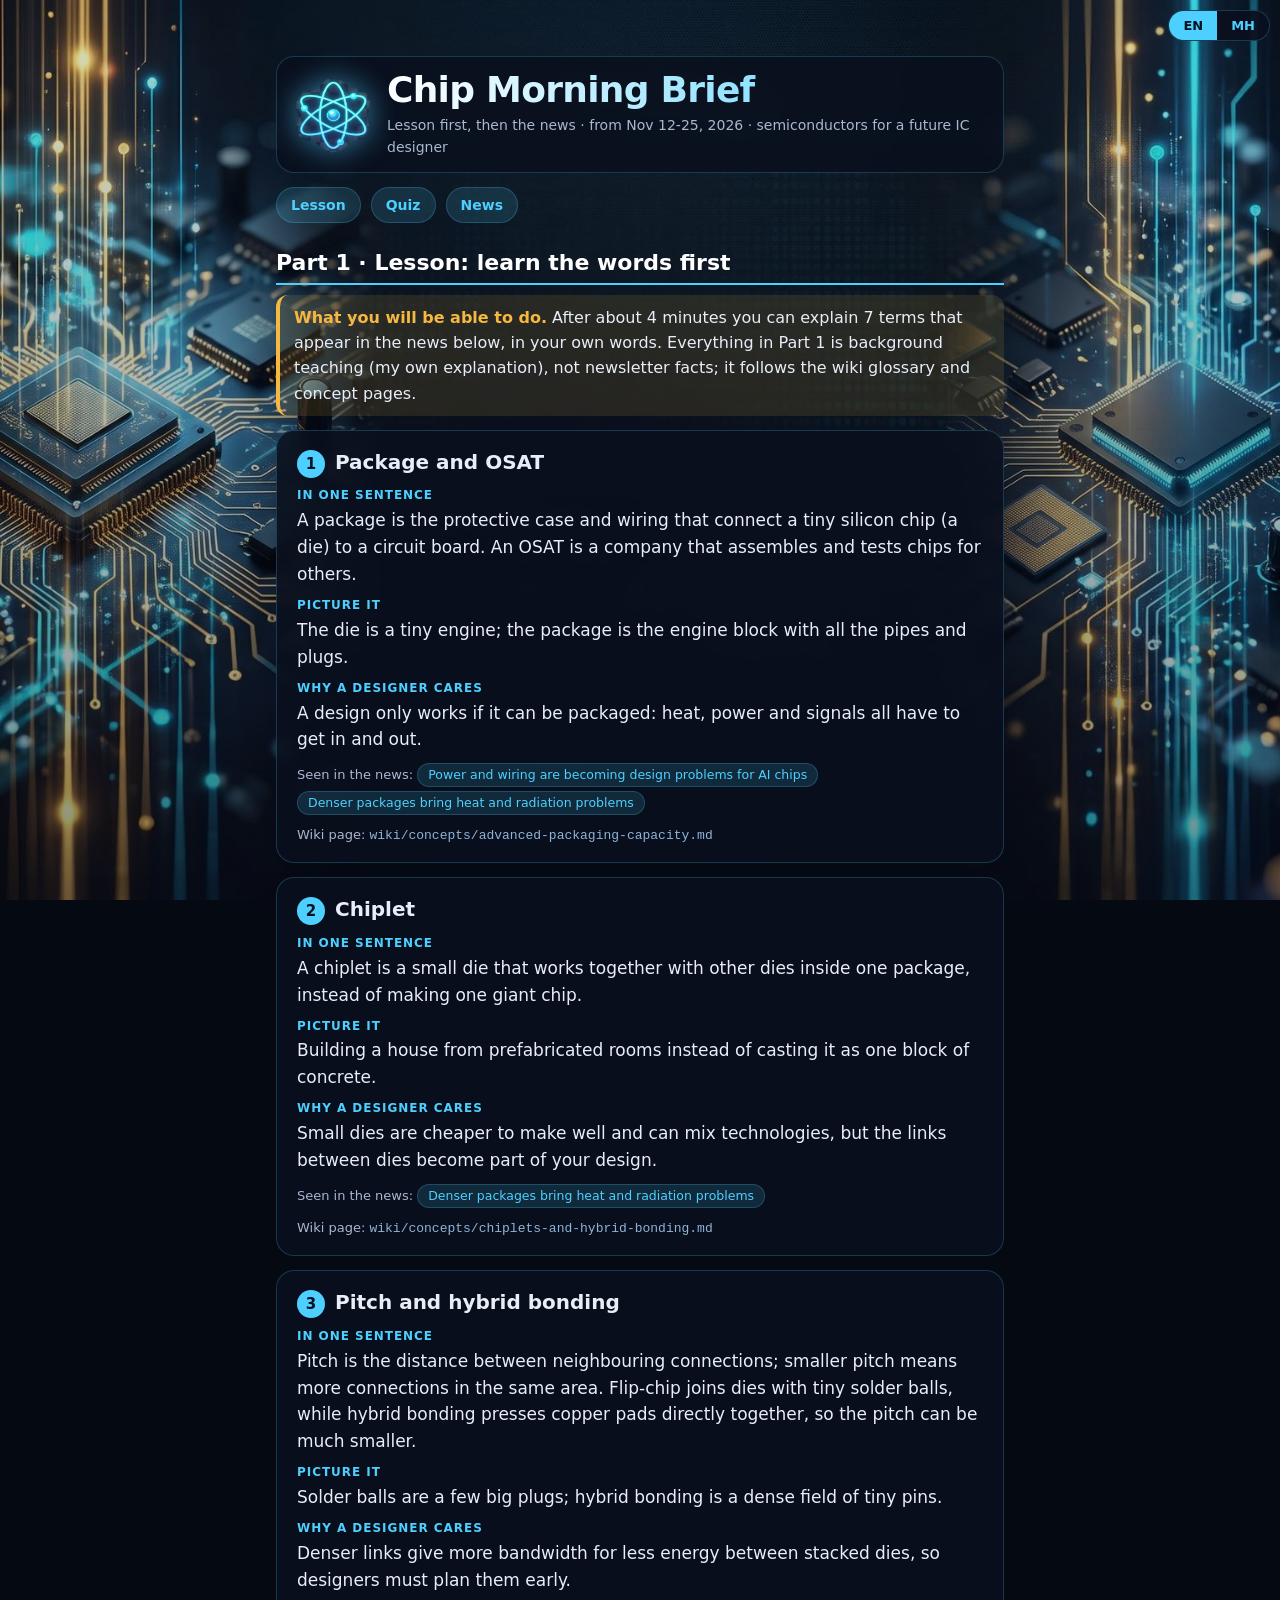
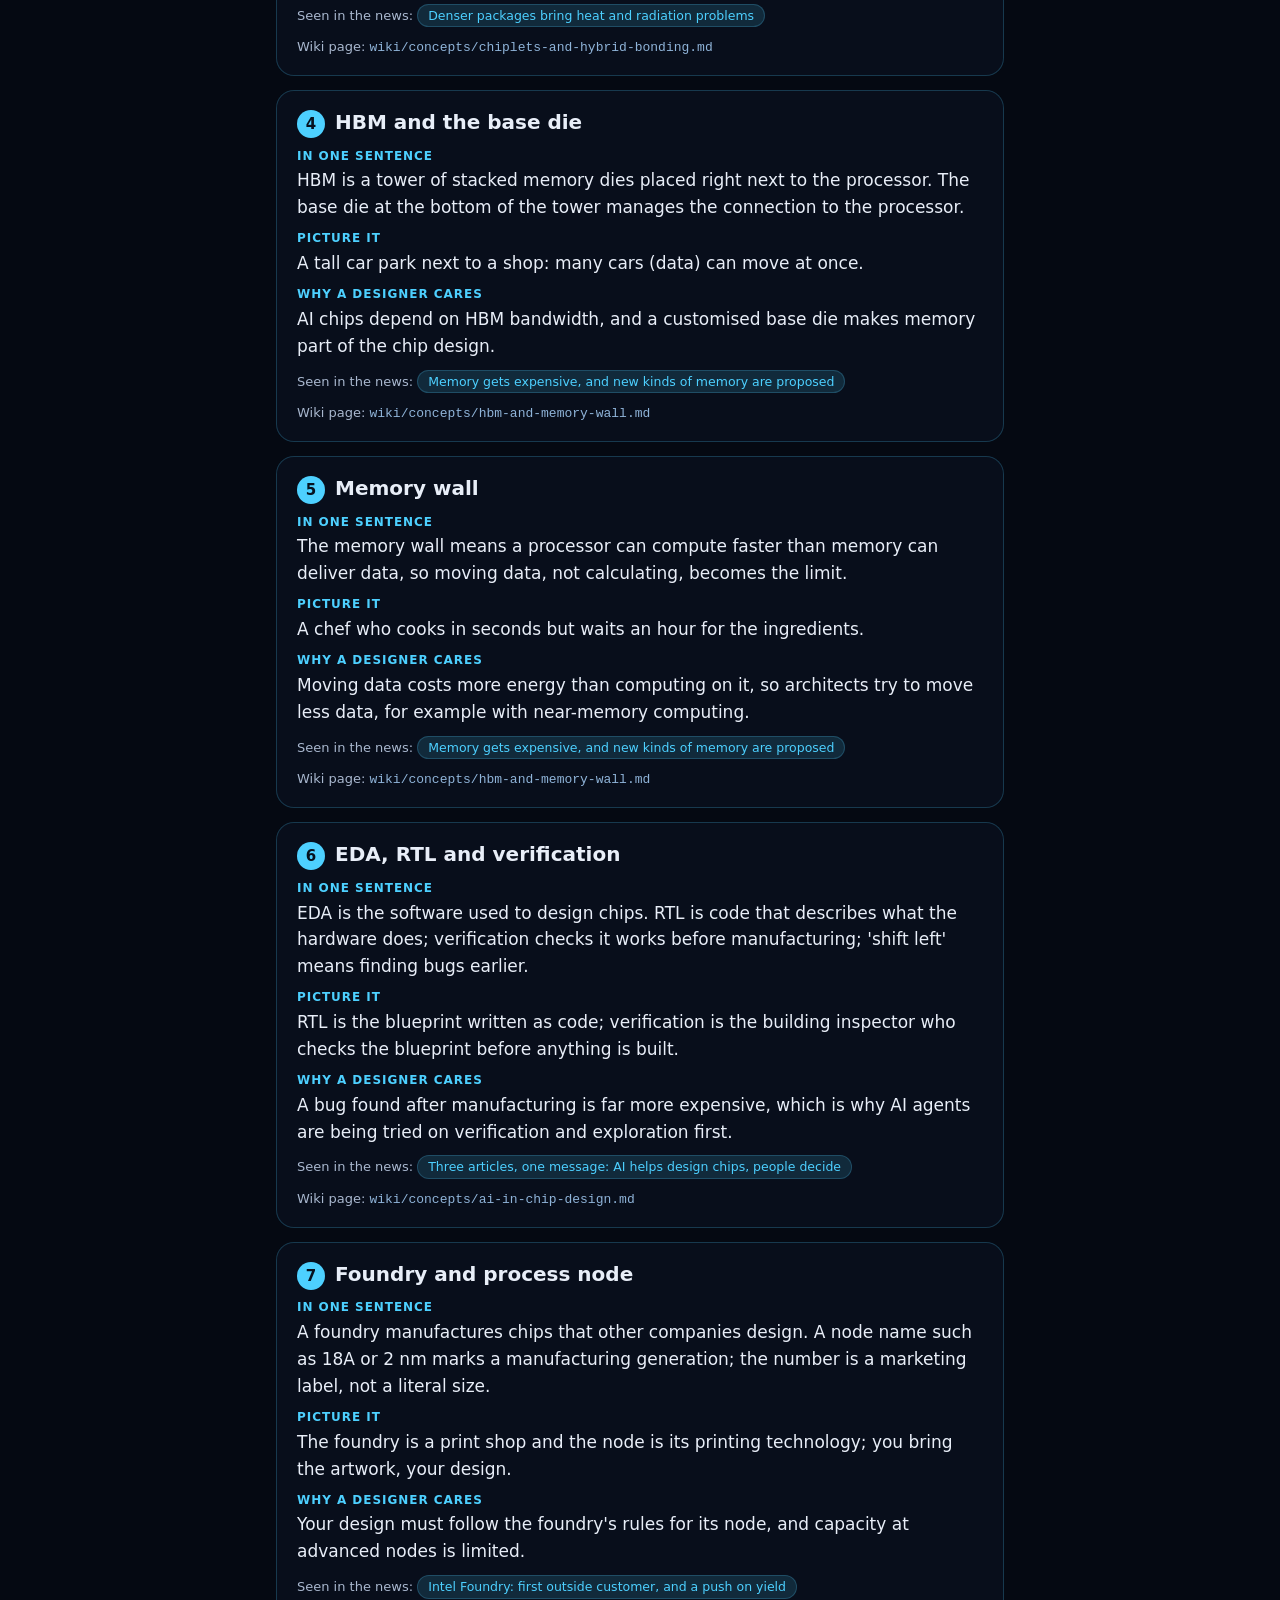
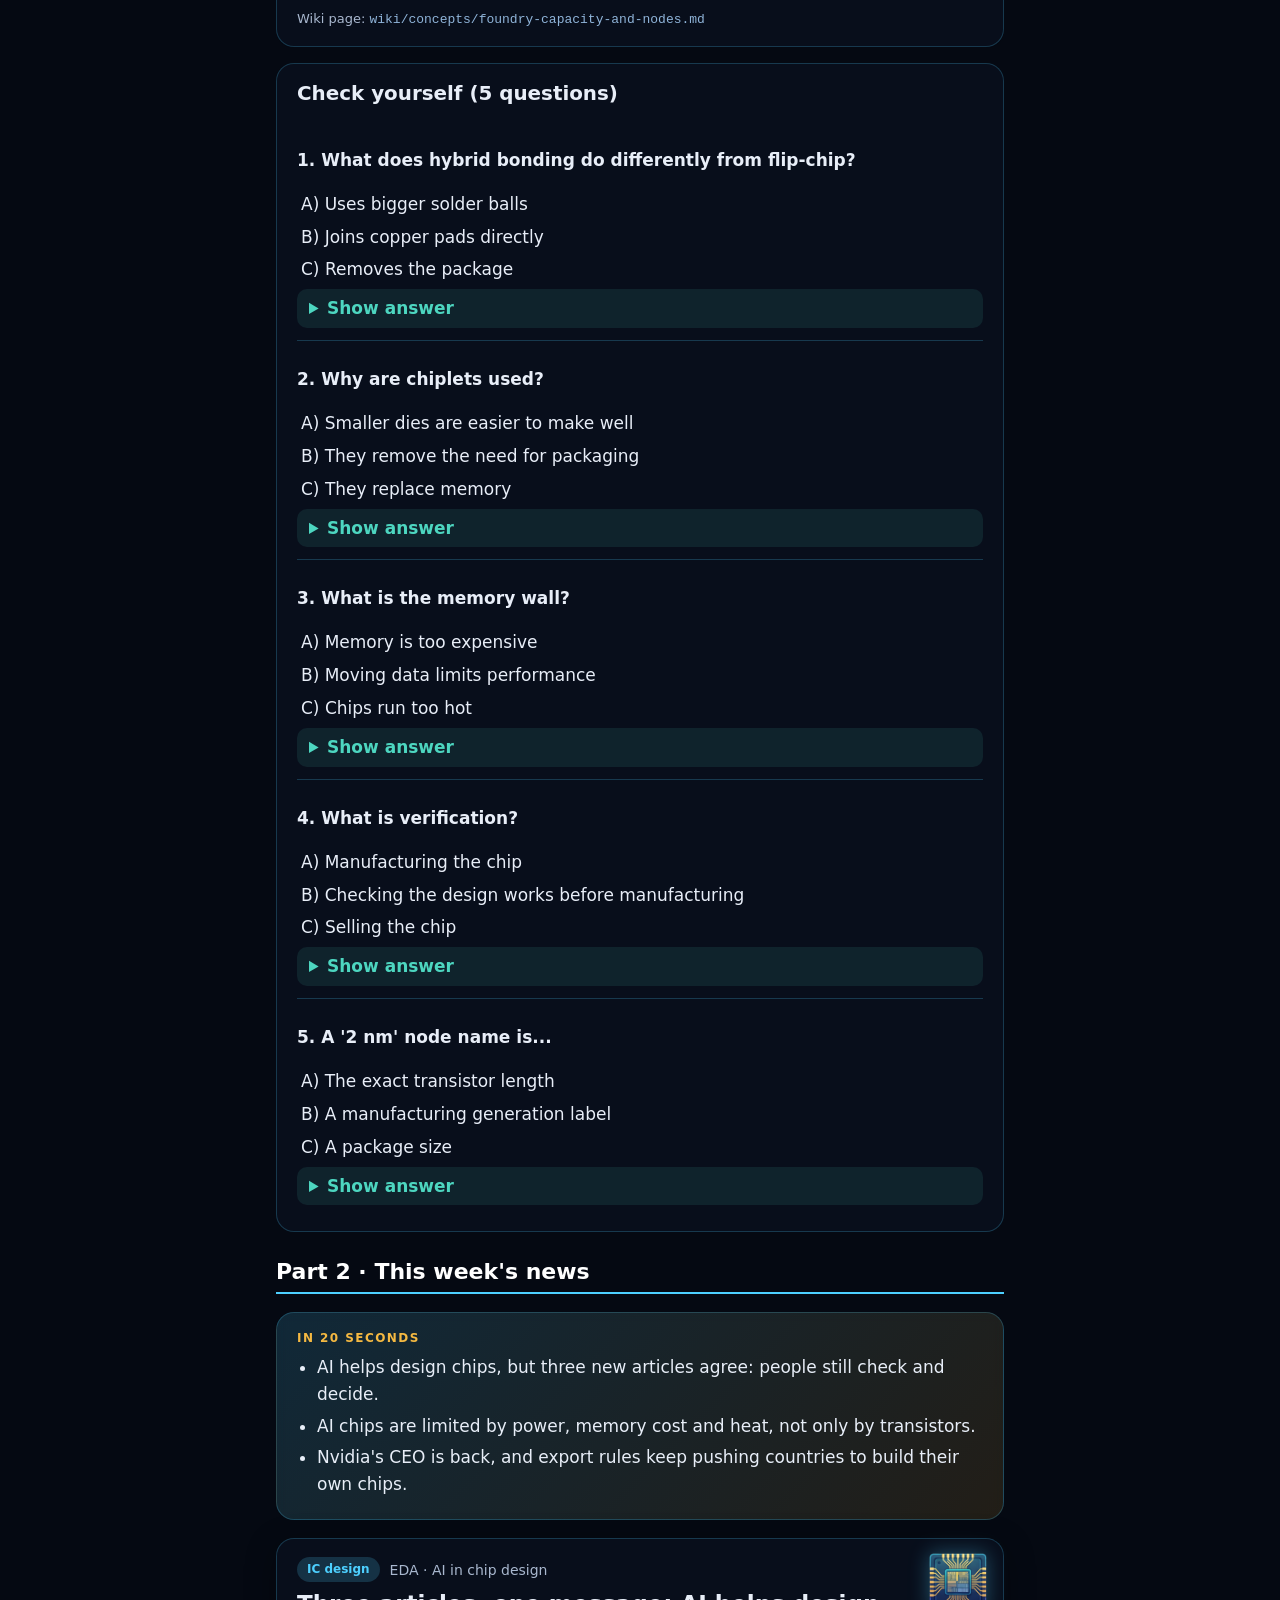
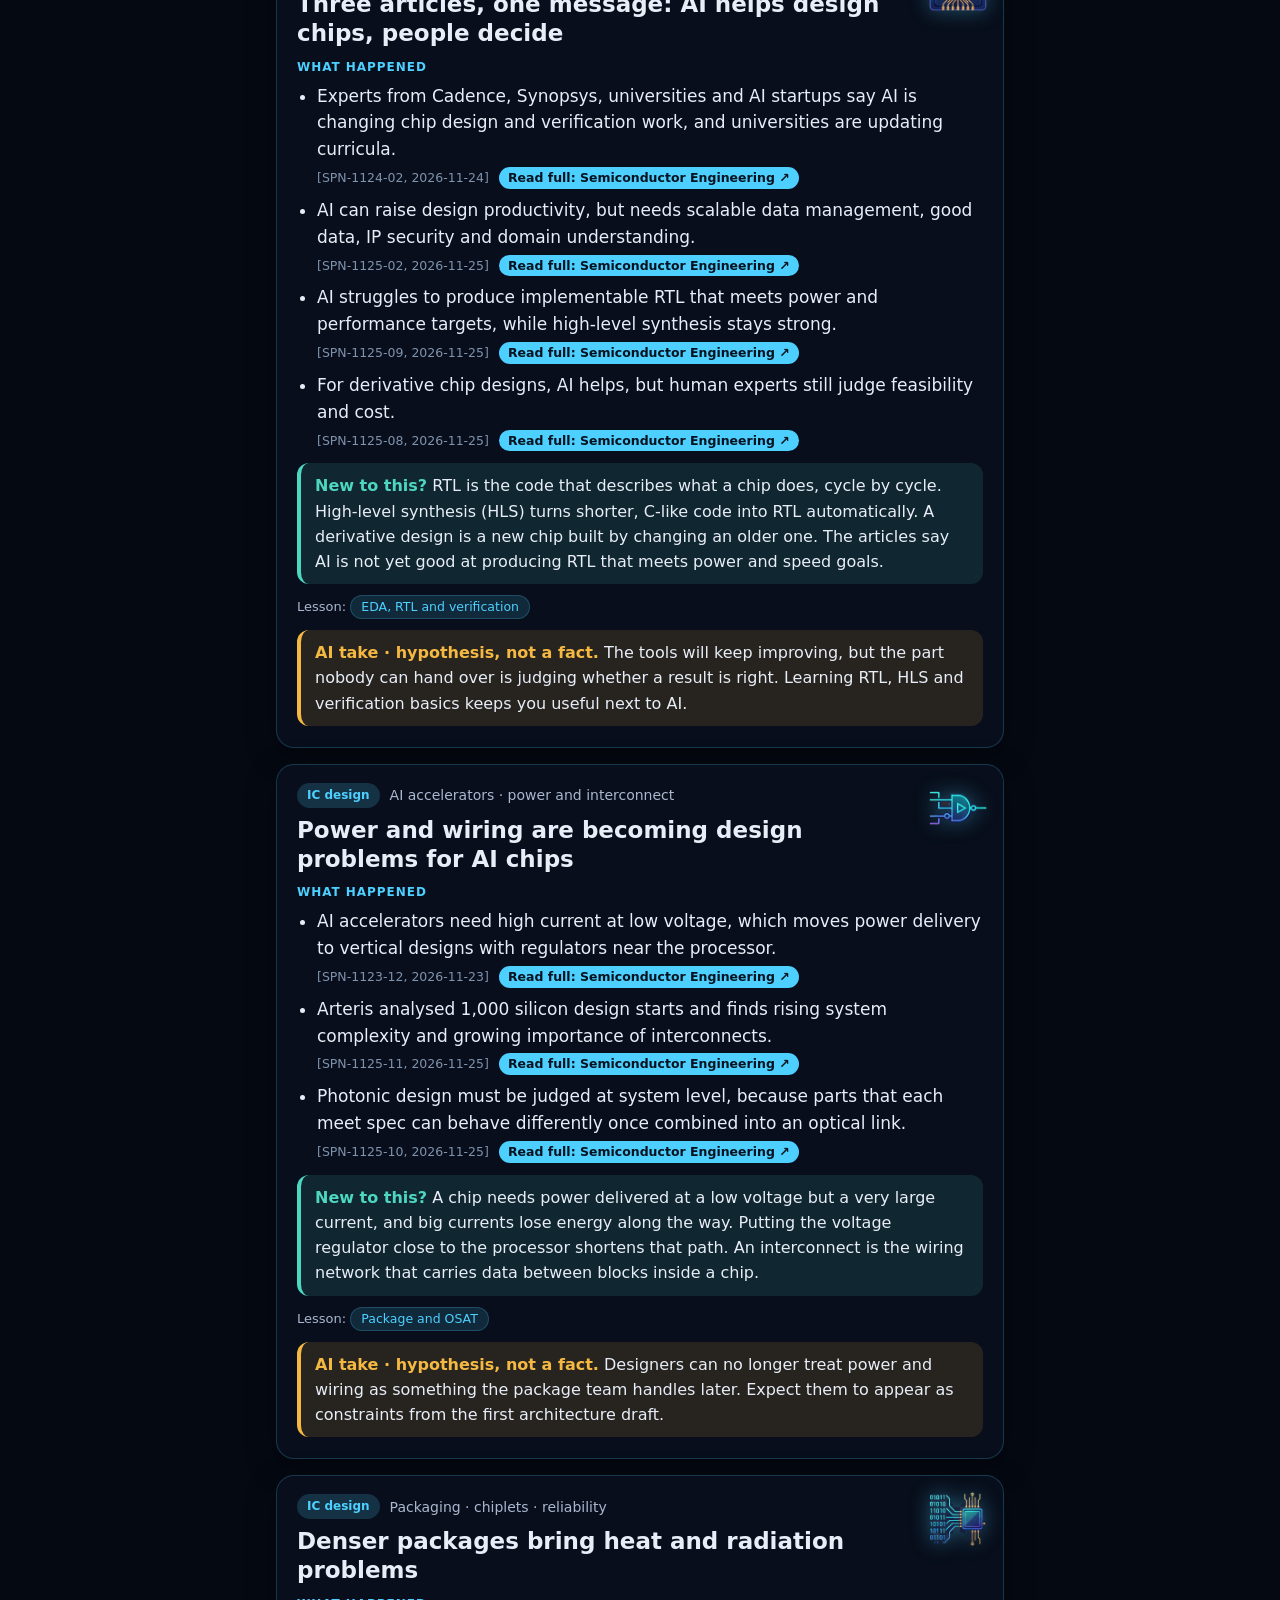
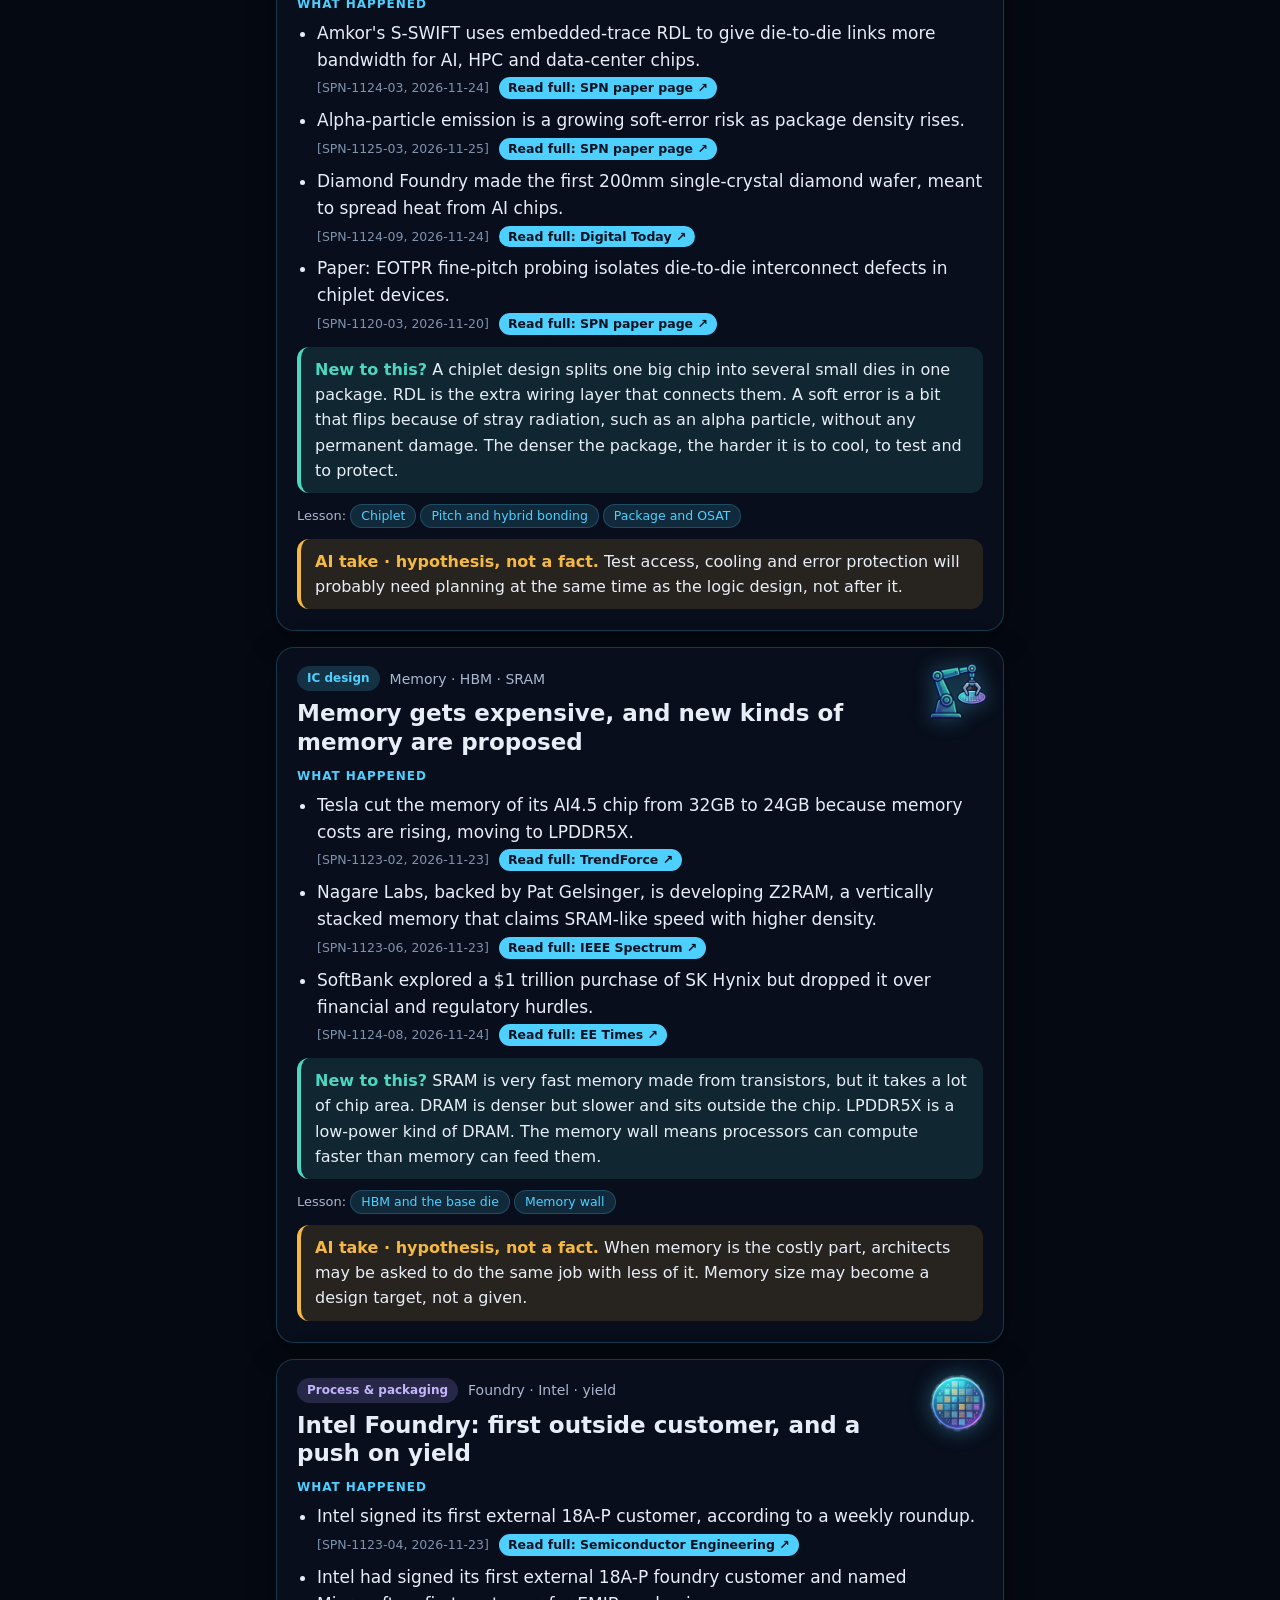
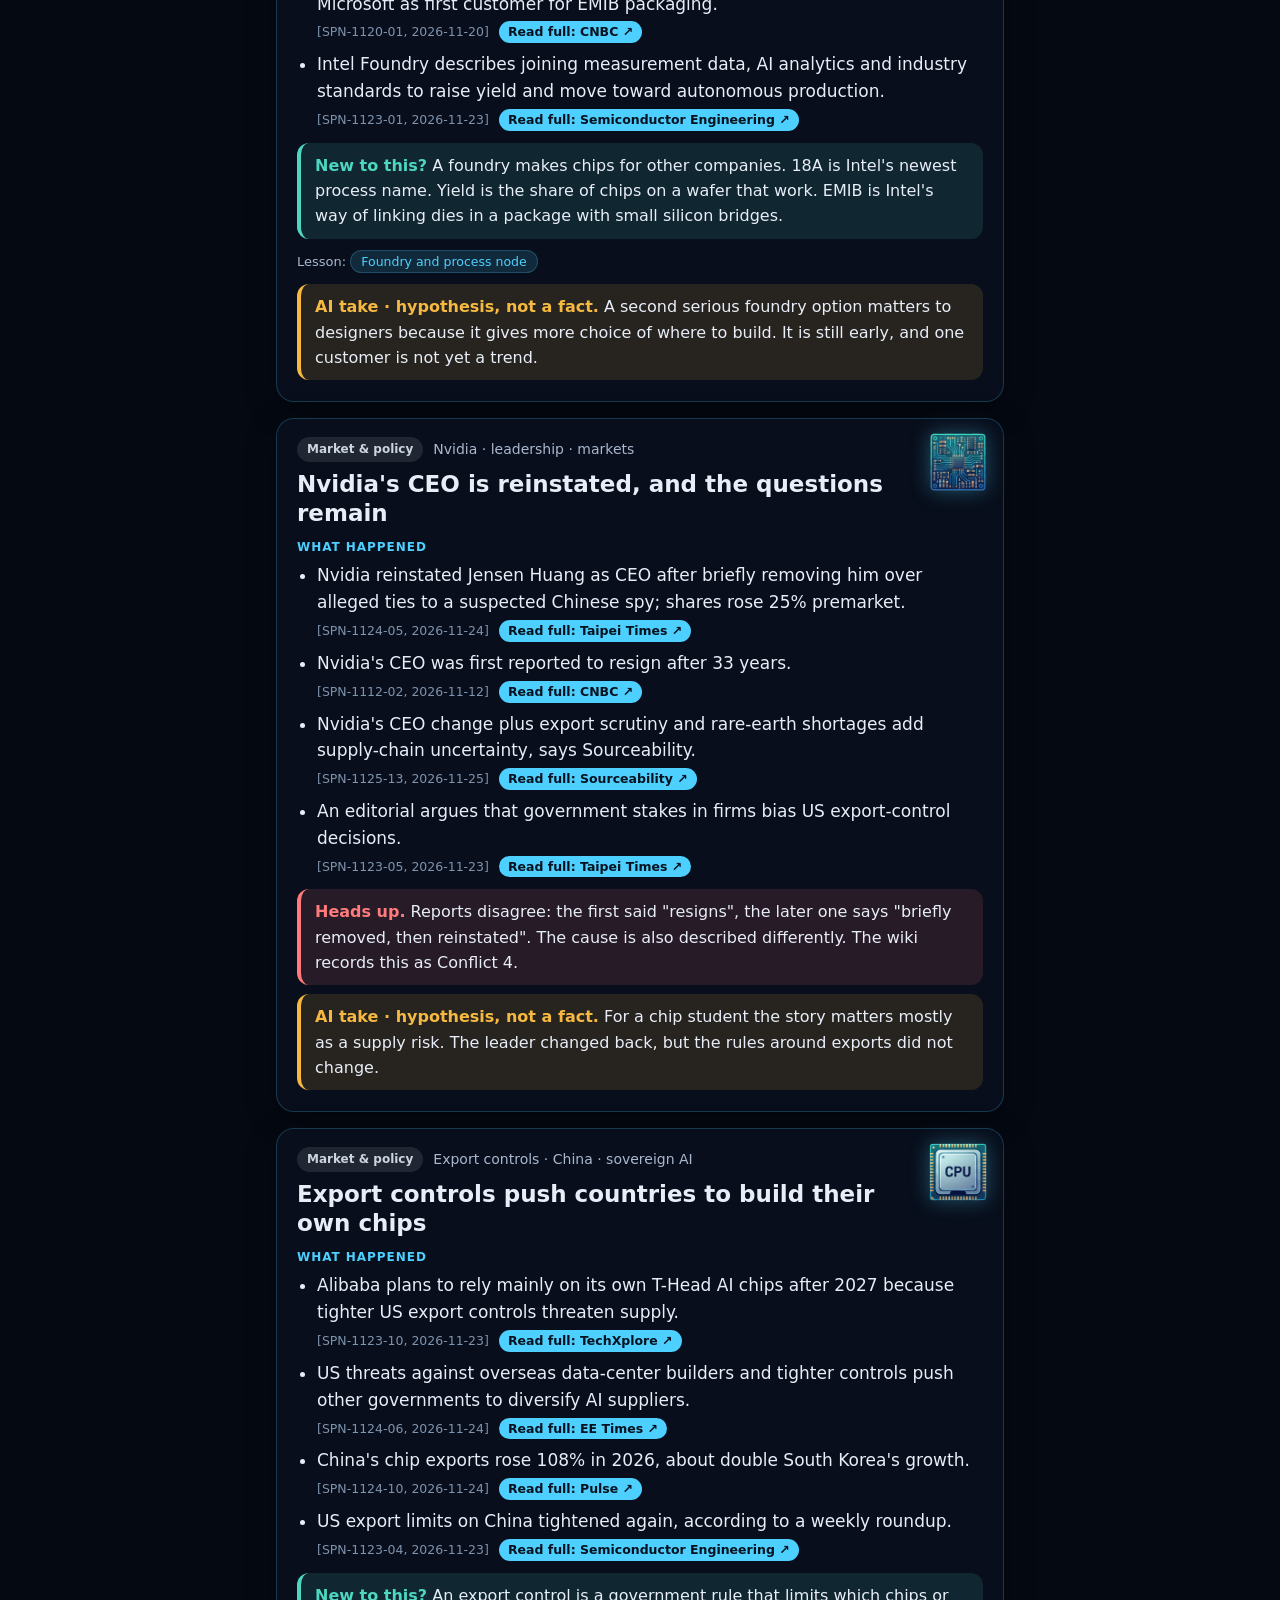
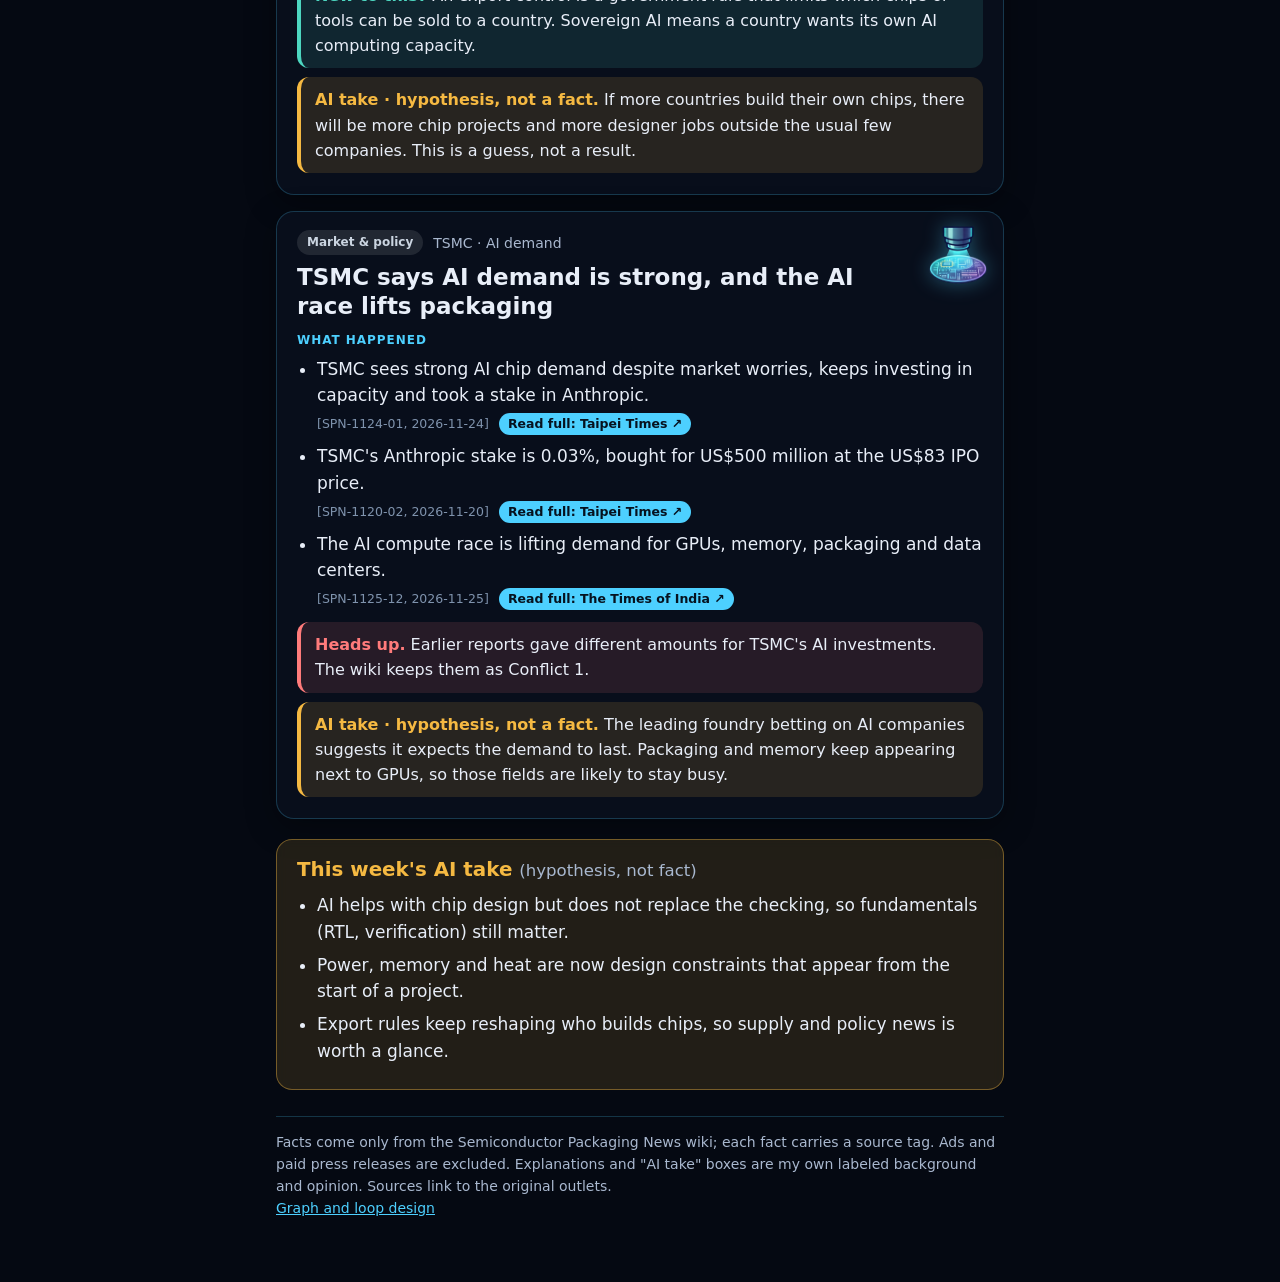
==== commit 78fc132e: "Refresh: ingest issues 11-23..11-25, new briefing (EN/MN), wiki +38 items Co-Authored-By: Claude Son" ====
--- a/index.html
+++ b/index.html
@@ -48,17 +48,17 @@
 html[data-lang=en] .sw [data-l=en],html[data-lang=mn] .sw [data-l=mn]{background:var(--cy);color:#06121f}
 .hero{margin-top:34px}
 </style></head><body><div class="sw" role="group" aria-label="Language"><button data-l="en">EN</button><button data-l="mn">МН</button></div><div class="wrap"><div class="lang" id="lang-en" lang="en">
-<header class="hero"><img src="assets/icon-atom.png" alt="" width="76" height="76"><div><h1>Chip Morning Brief</h1><p>Lesson first, then the news · from Nov 12-20, 2026 · semiconductors for a future IC designer</p></div></header>
-<nav class="nav"><a href="#en-lesson">Lesson</a><a href="#en-quiz">Quiz</a><a href="#en-news">News</a></nav><section id="en-lesson"><h2 class="part">Part 1 · Lesson: learn the words first</h2><div class="goal"><b>What you will be able to do.</b> After about 4 minutes you can explain 7 terms that appear in the news below, in your own words. Everything in Part 1 is background teaching (my own explanation), not newsletter facts; it follows the wiki glossary and concept pages.</div><article class="term" id="en-t-package"><h3><span class="n">1</span>Package and OSAT</h3><dl><dt>In one sentence</dt><dd>A package is the protective case and wiring that connect a tiny silicon chip (a die) to a circuit board. An OSAT is a company that assembles and tests chips for others.</dd><dt>Picture it</dt><dd>The die is a tiny engine; the package is the engine block with all the pipes and plugs.</dd><dt>Why a designer cares</dt><dd>A design only works if it can be packaged: heat, power and signals all have to get in and out.</dd></dl><div class="src">Seen in the news: <a class="chip" href="#en-card-4">Packaging is now where AI chips get built, and the money followed</a></div><div class="src">Wiki page: <code>wiki/concepts/advanced-packaging-capacity.md</code></div></article><article class="term" id="en-t-chiplet"><h3><span class="n">2</span>Chiplet</h3><dl><dt>In one sentence</dt><dd>A chiplet is a small die that works together with other dies inside one package, instead of making one giant chip.</dd><dt>Picture it</dt><dd>Building a house from prefabricated rooms instead of casting it as one block of concrete.</dd><dt>Why a designer cares</dt><dd>Small dies are cheaper to make well and can mix technologies, but the links between dies become part of your design.</dd></dl><div class="src">Seen in the news: <a class="chip" href="#en-card-1">Samsung bets on gluing chips together with copper</a></div><div class="src">Wiki page: <code>wiki/concepts/chiplets-and-hybrid-bonding.md</code></div></article><article class="term" id="en-t-pitch"><h3><span class="n">3</span>Pitch and hybrid bonding</h3><dl><dt>In one sentence</dt><dd>Pitch is the distance between neighbouring connections; smaller pitch means more connections in the same area. Flip-chip joins dies with tiny solder balls, while hybrid bonding presses copper pads directly together, so the pitch can be much smaller.</dd><dt>Picture it</dt><dd>Solder balls are a few big plugs; hybrid bonding is a dense field of tiny pins.</dd><dt>Why a designer cares</dt><dd>Denser links give more bandwidth for less energy between stacked dies, so designers must plan them early.</dd></dl><div class="src">Seen in the news: <a class="chip" href="#en-card-1">Samsung bets on gluing chips together with copper</a></div><div class="src">Wiki page: <code>wiki/concepts/chiplets-and-hybrid-bonding.md</code></div></article><article class="term" id="en-t-hbm"><h3><span class="n">4</span>HBM and the base die</h3><dl><dt>In one sentence</dt><dd>HBM is a tower of stacked memory dies placed right next to the processor. The base die at the bottom of the tower manages the connection to the processor.</dd><dt>Picture it</dt><dd>A tall car park next to a shop: many cars (data) can move at once.</dd><dt>Why a designer cares</dt><dd>AI chips depend on HBM bandwidth, and a customised base die makes memory part of the chip design.</dd></dl><div class="src">Seen in the news: <a class="chip" href="#en-card-3">The real AI bottleneck is moving data, not computing</a></div><div class="src">Wiki page: <code>wiki/concepts/hbm-and-memory-wall.md</code></div></article><article class="term" id="en-t-memwall"><h3><span class="n">5</span>Memory wall</h3><dl><dt>In one sentence</dt><dd>The memory wall means a processor can compute faster than memory can deliver data, so moving data, not calculating, becomes the limit.</dd><dt>Picture it</dt><dd>A chef who cooks in seconds but waits an hour for the ingredients.</dd><dt>Why a designer cares</dt><dd>Moving data costs more energy than computing on it, so architects try to move less data, for example with near-memory computing.</dd></dl><div class="src">Seen in the news: <a class="chip" href="#en-card-3">The real AI bottleneck is moving data, not computing</a></div><div class="src">Wiki page: <code>wiki/concepts/hbm-and-memory-wall.md</code></div></article><article class="term" id="en-t-eda"><h3><span class="n">6</span>EDA, RTL and verification</h3><dl><dt>In one sentence</dt><dd>EDA is the software used to design chips. RTL is code that describes what the hardware does; verification checks it works before manufacturing; &#x27;shift left&#x27; means finding bugs earlier.</dd><dt>Picture it</dt><dd>RTL is the blueprint written as code; verification is the building inspector who checks the blueprint before anything is built.</dd><dt>Why a designer cares</dt><dd>A bug found after manufacturing is far more expensive, which is why AI agents are being tried on verification and exploration first.</dd></dl><div class="src">Seen in the news: <a class="chip" href="#en-card-2">AI agents are joining the chip-design team, on a leash</a></div><div class="src">Wiki page: <code>wiki/concepts/ai-in-chip-design.md</code></div></article><article class="term" id="en-t-node"><h3><span class="n">7</span>Foundry and process node</h3><dl><dt>In one sentence</dt><dd>A foundry manufactures chips that other companies design. A node name such as 18A or 2 nm marks a manufacturing generation; the number is a marketing label, not a literal size.</dd><dt>Picture it</dt><dd>The foundry is a print shop and the node is its printing technology; you bring the artwork, your design.</dd><dt>Why a designer cares</dt><dd>Your design must follow the foundry&#x27;s rules for its node, and capacity at advanced nodes is limited.</dd></dl><div class="src">Seen in the news: <a class="chip" href="#en-card-4">Packaging is now where AI chips get built, and the money followed</a> <a class="chip" href="#en-card-5">Chips stay scarce into 2027, maybe 2028</a></div><div class="src">Wiki page: <code>wiki/concepts/foundry-capacity-and-nodes.md</code></div></article></section><section id="en-quiz" class="quiz"><h3>Check yourself (5 questions)</h3><div class="q"><p><b>1. What does hybrid bonding do differently from flip-chip?</b></p><ul class="opts"><li>A) Uses bigger solder balls</li><li>B) Joins copper pads directly</li><li>C) Removes the package</li></ul><details><summary>Show answer</summary><p>B) Joins copper pads directly. Hybrid bonding presses copper pads together without solder, so connections can be much closer.</p></details></div><div class="q"><p><b>2. Why are chiplets used?</b></p><ul class="opts"><li>A) Smaller dies are easier to make well</li><li>B) They remove the need for packaging</li><li>C) They replace memory</li></ul><details><summary>Show answer</summary><p>A) Smaller dies are easier to make well. Small dies are cheaper to make well, and different technologies can be combined.</p></details></div><div class="q"><p><b>3. What is the memory wall?</b></p><ul class="opts"><li>A) Memory is too expensive</li><li>B) Moving data limits performance</li><li>C) Chips run too hot</li></ul><details><summary>Show answer</summary><p>B) Moving data limits performance. Processors compute faster than memory delivers data.</p></details></div><div class="q"><p><b>4. What is verification?</b></p><ul class="opts"><li>A) Manufacturing the chip</li><li>B) Checking the design works before manufacturing</li><li>C) Selling the chip</li></ul><details><summary>Show answer</summary><p>B) Checking the design works before manufacturing. Finding a bug before manufacturing is far cheaper than after.</p></details></div><div class="q"><p><b>5. A &#x27;2 nm&#x27; node name is...</b></p><ul class="opts"><li>A) The exact transistor length</li><li>B) A manufacturing generation label</li><li>C) A package size</li></ul><details><summary>Show answer</summary><p>B) A manufacturing generation label. Node names are marketing labels for a generation, not literal measurements.</p></details></div></section><h2 class="part" id="en-news">Part 2 · This week&#x27;s news</h2>
-<section class="tldr"><h3>In 20 seconds</h3><ul><li>Chips are being stacked, not just shrunk: Samsung is aiming for hybrid bonding in 2027.</li><li>AI agents are entering chip design, but humans still sign off.</li><li>Packaging and memory, not just transistors, now limit AI chips, so money is flowing there.</li></ul></section>
-<article class="card t1" id="en-card-1"><img class="ic" src="assets/icon-chip.png" alt="" width="64" height="64"><div class="meta"><span class="pill t1">IC design</span><span class="topic">Chiplets · hybrid bonding</span></div><h2>Samsung bets on gluing chips together with copper</h2><div class="lbl">What happened</div><ul><li>Samsung targets early 2027 to develop 3D Cube-H hybrid bonding, with a 6 µm interconnect pitch, for AI processors and HBM. <span class="cite"><span class="tag">[SPN-1112-01, 2026-11-12]</span> <a class="read" href="https://www.trendforce.com/news/2026/11/11/news-samsung-reportedly-eyes-early-2027-for-3d-cube-h-advanced-packaging-development-featuring-hybrid-bonding/" target="_blank" rel="noopener">Read full: TrendForce ↗</a></span></li><li>A paper calls hybrid and fusion wafer bonding foundational for both &#x27;More than Moore&#x27; integration and &#x27;More Moore&#x27; transistor scaling. <span class="cite"><span class="tag">[SPN-1116-03, 2026-11-16]</span> <a class="read" href="https://www.semiconductorpackagingnews.com/papers/100512.html" target="_blank" rel="noopener">Read full: SPN paper page ↗</a></span></li><li>Fine-pitch probing (EOTPR) can isolate die-to-die interconnect defects in chiplet devices. <span class="cite"><span class="tag">[SPN-1120-03, 2026-11-20]</span> <a class="read" href="https://www.semiconductorpackagingnews.com/papers/100502.html" target="_blank" rel="noopener">Read full: SPN paper page ↗</a></span></li></ul><div class="box basics"><b>New to this?</b> Old way: a chip hangs on tiny solder balls (flip-chip). Hybrid bonding presses copper pads directly onto each other, so the connections can be much closer together. Closer connections mean more wires between stacked chips, which means more bandwidth for less energy.</div><div class="terms"><span>Lesson:</span> <a class="chip" href="#en-t-chiplet">Chiplet</a><a class="chip" href="#en-t-pitch">Pitch and hybrid bonding</a></div><div class="box ai"><b>AI take · hypothesis, not a fact.</b> If connections get this dense, designers will probably have to plan die-to-die links and test access from the first day of a design, not at the end.</div></article><article class="card t1" id="en-card-2"><img class="ic" src="assets/icon-gate.png" alt="" width="64" height="64"><div class="meta"><span class="pill t1">IC design</span><span class="topic">EDA · AI agents</span></div><h2>AI agents are joining the chip-design team, on a leash</h2><div class="lbl">What happened</div><ul><li>Agentic AI automates engineering workflows and widens design exploration while engineers keep oversight and verification. <span class="cite"><span class="tag">[SPN-1113-10, 2026-11-13]</span> <a class="read" href="https://semiengineering.com/the-semiconductor-singularity-when-ai-starts-accelerating-the-silicon-that-accelerates-ai/" target="_blank" rel="noopener">Read full: Semiconductor Engineering ↗</a></span></li><li>Orchestration, security, data privacy and reliability must improve before agents get more autonomy. <span class="cite"><span class="tag">[SPN-1117-01, 2026-11-17]</span> <a class="read" href="https://semiengineering.com/are-ai-agents-the-new-semiconductor-ip/" target="_blank" rel="noopener">Read full: Semiconductor Engineering ↗</a></span></li><li>Synopsys, Hiveware, Silvaco and Axiomise name integration, expertise retention, data protection and cost as challenges. <span class="cite"><span class="tag">[SPN-1119-10, 2026-11-19]</span> <a class="read" href="https://semiengineering.com/can-ai-agents-really-shift-chip-design-left/" target="_blank" rel="noopener">Read full: Semiconductor Engineering ↗</a></span></li><li>Siemens will acquire Lauterbach to combine chip verification with software debugging in its EDA portfolio. <span class="cite"><span class="tag">[SPN-1112-11, 2026-11-12]</span> <a class="read" href="https://electronics.economictimes.indiatimes.com/news/semiconductors/siemens-to-acquire-lauterbach-to-expand-semiconductor-design-capabilities/135722435" target="_blank" rel="noopener">Read full: Electronics World ↗</a></span></li></ul><div class="box basics"><b>New to this?</b> EDA is the software engineers use to design chips: write the logic (RTL), simulate it, check it (verification), then lay it out. &#x27;Shift left&#x27; means catching bugs earlier in that chain, because a bug found after manufacturing costs far more.</div><div class="terms"><span>Lesson:</span> <a class="chip" href="#en-t-eda">EDA, RTL and verification</a></div><div class="box ai"><b>AI take · hypothesis, not a fact.</b> Routine checking and exploration will likely be automated first, so a beginner&#x27;s edge may shift toward writing clear specs and judging whether the AI&#x27;s results are right. Learn RTL and verification basics anyway.</div></article><article class="card t1" id="en-card-3"><img class="ic" src="assets/icon-binary.png" alt="" width="64" height="64"><div class="meta"><span class="pill t1">IC design</span><span class="topic">Memory wall · HBM</span></div><h2>The real AI bottleneck is moving data, not computing</h2><div class="lbl">What happened</div><ul><li>Edge AI inference drives memory designs that cut data movement, such as processing-in-memory and near-memory computing. <span class="cite"><span class="tag">[SPN-1113-02, 2026-11-13]</span> <a class="read" href="https://semiengineering.com/rethinking-memory-for-ai-inference/" target="_blank" rel="noopener">Read full: Semiconductor Engineering ↗</a></span></li><li>Larger models and longer context windows strain memory capacity, bandwidth, latency, power and cost. <span class="cite"><span class="tag">[SPN-1113-09, 2026-11-13]</span> <a class="read" href="https://semiengineering.com/beyond-bandwidth-ai-inference-is-reshaping-the-memory-wall/" target="_blank" rel="noopener">Read full: Semiconductor Engineering ↗</a></span></li><li>Samsung is reportedly developing custom HBM4E for Meta, with customer-specific functions in a 2 nm base die. <span class="cite"><span class="tag">[SPN-1118-05, 2026-11-18]</span> <a class="read" href="https://www.trendforce.com/news/2026/11/17/news-samsung-reportedly-developing-custom-hbm4e-for-meta-plans-2nm-base-die-production/" target="_blank" rel="noopener">Read full: TrendForce ↗</a></span></li><li>With memory scarce, better test, repair and reliability raise the number of usable dies. <span class="cite"><span class="tag">[SPN-1117-07, 2026-11-17]</span> <a class="read" href="https://www.3dincites.com/2026/11/when-memory-is-scarce-every-good-die-counts-test-repair-and-reliability-across-sram-dram-hbm-and-emerging-memories/" target="_blank" rel="noopener">Read full: 3D InCites ↗</a></span></li></ul><div class="box basics"><b>New to this?</b> HBM is a tower of memory chips sitting right beside the processor. The chip at the bottom of the tower (base die) handles the connection; putting a customer&#x27;s own logic there means memory is becoming part of the chip design itself.</div><div class="terms"><span>Lesson:</span> <a class="chip" href="#en-t-hbm">HBM and the base die</a><a class="chip" href="#en-t-memwall">Memory wall</a></div><div class="box ai"><b>AI take · hypothesis, not a fact.</b> Architects may increasingly be judged on how little data their design moves, not only on raw speed.</div></article><article class="card t2" id="en-card-4"><img class="ic" src="assets/icon-robot.png" alt="" width="64" height="64"><div class="meta"><span class="pill t2">Process & packaging</span><span class="topic">Packaging capacity · foundry</span></div><h2>Packaging is now where AI chips get built, and the money followed</h2><div class="lbl">What happened</div><ul><li>Intel signed its first external 18A-P foundry customer and named Microsoft as first customer for EMIB packaging. <span class="cite"><span class="tag">[SPN-1120-01, 2026-11-20]</span> <a class="read" href="https://www.cnbc.com/2026/11/18/intel-first-18a-foundry-customer.html" target="_blank" rel="noopener">Read full: CNBC ↗</a></span></li><li>ASE is investing NT$100 billion in two Kaohsiung plants for advanced AI chip packaging, aiming at 5,000 jobs. <span class="cite"><span class="tag">[SPN-1116-02, 2026-11-16]</span> <a class="read" href="https://www.taipeitimes.com/News/biz/archives/2026/11/14/2003867696" target="_blank" rel="noopener">Read full: Taipei Times ↗</a></span></li><li>SPIL partnered with Nvidia to triple Taiwan&#x27;s advanced packaging capacity by mid-2029. <span class="cite"><span class="tag">[SPN-1119-01, 2026-11-19]</span> <a class="read" href="https://www.taipeitimes.com/News/biz/archives/2026/11/19/2003867980" target="_blank" rel="noopener">Read full: Taipei Times ↗</a></span></li><li>Nvidia is also investing over US$1 billion in Kinsus to expand substrate manufacturing. <span class="cite"><span class="tag">[SPN-1119-01, 2026-11-19]</span> <a class="read" href="https://www.taipeitimes.com/News/biz/archives/2026/11/19/2003867980" target="_blank" rel="noopener">Read full: Taipei Times ↗</a></span></li></ul><div class="box basics"><b>New to this?</b> Packaging means assembling finished chips into a working module. ASE and SPIL do this for others (they are OSATs).</div><div class="terms"><span>Lesson:</span> <a class="chip" href="#en-t-package">Package and OSAT</a><a class="chip" href="#en-t-node">Foundry and process node</a></div><div class="box ai"><b>AI take · hypothesis, not a fact.</b> With this much Taiwan capacity planned, packaging skills may become a regional career advantage for chip engineers.</div></article><article class="card t2" id="en-card-5"><img class="ic" src="assets/icon-wafer.png" alt="" width="64" height="64"><div class="meta"><span class="pill t2">Process & packaging</span><span class="topic">Capacity · wafers</span></div><h2>Chips stay scarce into 2027, maybe 2028</h2><div class="lbl">What happened</div><ul><li>SMIC sees tight capacity through 2027, with equipment lead times of 16-24 months. <span class="cite"><span class="tag">[SPN-1117-02, 2026-11-17]</span> <a class="read" href="https://www.trendforce.com/news/2026/11/13/news-smic-sees-capacity-tightness-through-2027-possibly-into-2h28-equipment-lead-times-stretch-to-16-24-months/" target="_blank" rel="noopener">Read full: TrendForce ↗</a></span></li><li>SEMI expects silicon wafer shipments to grow 11.8% in 2026, driven by AI, memory and fab expansion. <span class="cite"><span class="tag">[SPN-1120-06, 2026-11-20]</span> <a class="read" href="https://semiengineering.com/what-is-driving-silicon-wafer-demand-recovery/" target="_blank" rel="noopener">Read full: Semiconductor Engineering ↗</a></span></li></ul><div class="box basics"><b>New to this?</b> A new fab needs equipment ordered up to two years ahead, so shortages cannot be fixed quickly.</div><div class="terms"><span>Lesson:</span> <a class="chip" href="#en-t-node">Foundry and process node</a></div><div class="box ai"><b>AI take · hypothesis, not a fact.</b> Scarcity may keep chip prices and the value of efficient designs high for a while.</div></article><article class="card t3" id="en-card-6"><img class="ic" src="assets/icon-pcb.png" alt="" width="64" height="64"><div class="meta"><span class="pill t3">Market & policy</span><span class="topic">Policy</span></div><h2>Washington tightens the rules on AI chips for China</h2><div class="lbl">What happened</div><ul><li>The US requires licences for overseas data centres serving Chinese firms. <span class="cite"><span class="tag">[SPN-1117-06, 2026-11-17]</span> <a class="read" href="https://www.scmp.com/tech/article/3374639/us-tightens-ai-chip-export-curbs-close-chinas-overseas-data-centre-loophole" target="_blank" rel="noopener">Read full: South China Morning Post ↗</a></span></li><li>TSMC halted advanced orders below 16 nm from Chinese chipmakers without US licences. <span class="cite"><span class="tag">[SPN-1120-04, 2026-11-20]</span> <a class="read" href="https://www.taipeitimes.com/News/biz/archives/2026/11/20/2003868041" target="_blank" rel="noopener">Read full: Taipei Times ↗</a></span></li><li>Nvidia stopped shipping licensed Hopper AI chips to China. <span class="cite"><span class="tag">[SPN-1119-05, 2026-11-19]</span> <a class="read" href="https://japantoday.com/category/tech/nvidia-says-no-longer-shipping-&#x27;hopper&#x27;-ai-chips-to-china" target="_blank" rel="noopener">Read full: Japan Today ↗</a></span></li></ul><div class="box ai"><b>AI take · hypothesis, not a fact.</b> Expect more compliance work for Taiwan&#x27;s chip firms.</div></article><article class="card t3" id="en-card-7"><img class="ic" src="assets/icon-cpu.png" alt="" width="64" height="64"><div class="meta"><span class="pill t3">Market & policy</span><span class="topic">Nvidia</span></div><h2>Nvidia&#x27;s CEO leaves, yet the supply chain shrugs</h2><div class="lbl">What happened</div><ul><li>Nvidia reported record Q3 revenue of US$115.8 billion under an interim CEO. <span class="cite"><span class="tag">[SPN-1120-07, 2026-11-20]</span> <a class="read" href="https://www.eetimes.com/nvidia-reports-115-8b-in-quarterly-revenue-under-interim-ceo/" target="_blank" rel="noopener">Read full: EE Times ↗</a></span></li><li>Experts expect little disruption to Taiwan&#x27;s supply chain from the Nvidia leadership change. <span class="cite"><span class="tag">[SPN-1116-08, 2026-11-16]</span> <a class="read" href="https://www.taipeitimes.com/News/biz/archives/2026/11/14/2003867695" target="_blank" rel="noopener">Read full: Taipei Times ↗</a></span></li></ul><div class="box ai"><b>AI take · hypothesis, not a fact.</b> Demand for AI chips looks stronger than any one person.</div></article><article class="card t3" id="en-card-8"><img class="ic" src="assets/icon-litho.png" alt="" width="64" height="64"><div class="meta"><span class="pill t3">Market & policy</span><span class="topic">TSMC investments</span></div><h2>TSMC buys into the AI labs, and the numbers don&#x27;t match</h2><div class="lbl">What happened</div><ul><li>TSMC set up a US$500 million investment company to take stakes in chip-ecosystem firms. <span class="cite"><span class="tag">[SPN-1112-08, 2026-11-12]</span> <a class="read" href="https://ioplus.nl/en/posts/tsmc-sets-up-500-million-fund-to-back-the-chip-ecosystem" target="_blank" rel="noopener">Read full: Innovation Origin Plus ↗</a></span></li><li>Another report says TSMC plans up to US$1 billion in OpenAI and Anthropic. <span class="cite"><span class="tag">[SPN-1112-09, 2026-11-12]</span> <a class="read" href="https://www.scmp.com/tech/big-tech/article/3374037/what-taiwanese-chip-giant-tsmc-gains-taking-stakes-openai-and-anthropics-ai-race" target="_blank" rel="noopener">Read full: South China Morning Post ↗</a></span></li><li>A later report says TSMC bought a 0.03% Anthropic stake for US$500 million. <span class="cite"><span class="tag">[SPN-1120-02, 2026-11-20]</span> <a class="read" href="https://www.taipeitimes.com/News/biz/archives/2026/11/20/2003868042" target="_blank" rel="noopener">Read full: Taipei Times ↗</a></span></li></ul><div class="box flag"><b>Heads up.</b> The reports give different amounts and are not reconciled; they may describe different things (a fund versus specific stakes).</div><div class="box ai"><b>AI take · hypothesis, not a fact.</b> Treat the exact figures with caution until the original filings are checked.</div></article>
-<section class="take"><h3>This week's AI take <small>(hypothesis, not fact)</small></h3><ul><li>The bottleneck has moved from transistors to connections: bonding, packaging and memory.</li><li>AI helps design chips but is supervised, so fundamentals (RTL, verification) still matter.</li><li>Scarcity through 2027 supports investment in Taiwan&#x27;s packaging.</li></ul></section>
+<header class="hero"><img src="assets/icon-atom.png" alt="" width="76" height="76"><div><h1>Chip Morning Brief</h1><p>Lesson first, then the news · from Nov 12-25, 2026 · semiconductors for a future IC designer</p></div></header>
+<nav class="nav"><a href="#en-lesson">Lesson</a><a href="#en-quiz">Quiz</a><a href="#en-news">News</a></nav><section id="en-lesson"><h2 class="part">Part 1 · Lesson: learn the words first</h2><div class="goal"><b>What you will be able to do.</b> After about 4 minutes you can explain 7 terms that appear in the news below, in your own words. Everything in Part 1 is background teaching (my own explanation), not newsletter facts; it follows the wiki glossary and concept pages.</div><article class="term" id="en-t-package"><h3><span class="n">1</span>Package and OSAT</h3><dl><dt>In one sentence</dt><dd>A package is the protective case and wiring that connect a tiny silicon chip (a die) to a circuit board. An OSAT is a company that assembles and tests chips for others.</dd><dt>Picture it</dt><dd>The die is a tiny engine; the package is the engine block with all the pipes and plugs.</dd><dt>Why a designer cares</dt><dd>A design only works if it can be packaged: heat, power and signals all have to get in and out.</dd></dl><div class="src">Seen in the news: <a class="chip" href="#en-card-2">Power and wiring are becoming design problems for AI chips</a> <a class="chip" href="#en-card-3">Denser packages bring heat and radiation problems</a></div><div class="src">Wiki page: <code>wiki/concepts/advanced-packaging-capacity.md</code></div></article><article class="term" id="en-t-chiplet"><h3><span class="n">2</span>Chiplet</h3><dl><dt>In one sentence</dt><dd>A chiplet is a small die that works together with other dies inside one package, instead of making one giant chip.</dd><dt>Picture it</dt><dd>Building a house from prefabricated rooms instead of casting it as one block of concrete.</dd><dt>Why a designer cares</dt><dd>Small dies are cheaper to make well and can mix technologies, but the links between dies become part of your design.</dd></dl><div class="src">Seen in the news: <a class="chip" href="#en-card-3">Denser packages bring heat and radiation problems</a></div><div class="src">Wiki page: <code>wiki/concepts/chiplets-and-hybrid-bonding.md</code></div></article><article class="term" id="en-t-pitch"><h3><span class="n">3</span>Pitch and hybrid bonding</h3><dl><dt>In one sentence</dt><dd>Pitch is the distance between neighbouring connections; smaller pitch means more connections in the same area. Flip-chip joins dies with tiny solder balls, while hybrid bonding presses copper pads directly together, so the pitch can be much smaller.</dd><dt>Picture it</dt><dd>Solder balls are a few big plugs; hybrid bonding is a dense field of tiny pins.</dd><dt>Why a designer cares</dt><dd>Denser links give more bandwidth for less energy between stacked dies, so designers must plan them early.</dd></dl><div class="src">Seen in the news: <a class="chip" href="#en-card-3">Denser packages bring heat and radiation problems</a></div><div class="src">Wiki page: <code>wiki/concepts/chiplets-and-hybrid-bonding.md</code></div></article><article class="term" id="en-t-hbm"><h3><span class="n">4</span>HBM and the base die</h3><dl><dt>In one sentence</dt><dd>HBM is a tower of stacked memory dies placed right next to the processor. The base die at the bottom of the tower manages the connection to the processor.</dd><dt>Picture it</dt><dd>A tall car park next to a shop: many cars (data) can move at once.</dd><dt>Why a designer cares</dt><dd>AI chips depend on HBM bandwidth, and a customised base die makes memory part of the chip design.</dd></dl><div class="src">Seen in the news: <a class="chip" href="#en-card-4">Memory gets expensive, and new kinds of memory are proposed</a></div><div class="src">Wiki page: <code>wiki/concepts/hbm-and-memory-wall.md</code></div></article><article class="term" id="en-t-memwall"><h3><span class="n">5</span>Memory wall</h3><dl><dt>In one sentence</dt><dd>The memory wall means a processor can compute faster than memory can deliver data, so moving data, not calculating, becomes the limit.</dd><dt>Picture it</dt><dd>A chef who cooks in seconds but waits an hour for the ingredients.</dd><dt>Why a designer cares</dt><dd>Moving data costs more energy than computing on it, so architects try to move less data, for example with near-memory computing.</dd></dl><div class="src">Seen in the news: <a class="chip" href="#en-card-4">Memory gets expensive, and new kinds of memory are proposed</a></div><div class="src">Wiki page: <code>wiki/concepts/hbm-and-memory-wall.md</code></div></article><article class="term" id="en-t-eda"><h3><span class="n">6</span>EDA, RTL and verification</h3><dl><dt>In one sentence</dt><dd>EDA is the software used to design chips. RTL is code that describes what the hardware does; verification checks it works before manufacturing; &#x27;shift left&#x27; means finding bugs earlier.</dd><dt>Picture it</dt><dd>RTL is the blueprint written as code; verification is the building inspector who checks the blueprint before anything is built.</dd><dt>Why a designer cares</dt><dd>A bug found after manufacturing is far more expensive, which is why AI agents are being tried on verification and exploration first.</dd></dl><div class="src">Seen in the news: <a class="chip" href="#en-card-1">Three articles, one message: AI helps design chips, people decide</a></div><div class="src">Wiki page: <code>wiki/concepts/ai-in-chip-design.md</code></div></article><article class="term" id="en-t-node"><h3><span class="n">7</span>Foundry and process node</h3><dl><dt>In one sentence</dt><dd>A foundry manufactures chips that other companies design. A node name such as 18A or 2 nm marks a manufacturing generation; the number is a marketing label, not a literal size.</dd><dt>Picture it</dt><dd>The foundry is a print shop and the node is its printing technology; you bring the artwork, your design.</dd><dt>Why a designer cares</dt><dd>Your design must follow the foundry&#x27;s rules for its node, and capacity at advanced nodes is limited.</dd></dl><div class="src">Seen in the news: <a class="chip" href="#en-card-5">Intel Foundry: first outside customer, and a push on yield</a></div><div class="src">Wiki page: <code>wiki/concepts/foundry-capacity-and-nodes.md</code></div></article></section><section id="en-quiz" class="quiz"><h3>Check yourself (5 questions)</h3><div class="q"><p><b>1. What does hybrid bonding do differently from flip-chip?</b></p><ul class="opts"><li>A) Uses bigger solder balls</li><li>B) Joins copper pads directly</li><li>C) Removes the package</li></ul><details><summary>Show answer</summary><p>B) Joins copper pads directly. Hybrid bonding presses copper pads together without solder, so connections can be much closer.</p></details></div><div class="q"><p><b>2. Why are chiplets used?</b></p><ul class="opts"><li>A) Smaller dies are easier to make well</li><li>B) They remove the need for packaging</li><li>C) They replace memory</li></ul><details><summary>Show answer</summary><p>A) Smaller dies are easier to make well. Small dies are cheaper to make well, and different technologies can be combined.</p></details></div><div class="q"><p><b>3. What is the memory wall?</b></p><ul class="opts"><li>A) Memory is too expensive</li><li>B) Moving data limits performance</li><li>C) Chips run too hot</li></ul><details><summary>Show answer</summary><p>B) Moving data limits performance. Processors compute faster than memory delivers data.</p></details></div><div class="q"><p><b>4. What is verification?</b></p><ul class="opts"><li>A) Manufacturing the chip</li><li>B) Checking the design works before manufacturing</li><li>C) Selling the chip</li></ul><details><summary>Show answer</summary><p>B) Checking the design works before manufacturing. Finding a bug before manufacturing is far cheaper than after.</p></details></div><div class="q"><p><b>5. A &#x27;2 nm&#x27; node name is...</b></p><ul class="opts"><li>A) The exact transistor length</li><li>B) A manufacturing generation label</li><li>C) A package size</li></ul><details><summary>Show answer</summary><p>B) A manufacturing generation label. Node names are marketing labels for a generation, not literal measurements.</p></details></div></section><h2 class="part" id="en-news">Part 2 · This week&#x27;s news</h2>
+<section class="tldr"><h3>In 20 seconds</h3><ul><li>AI helps design chips, but three new articles agree: people still check and decide.</li><li>AI chips are limited by power, memory cost and heat, not only by transistors.</li><li>Nvidia&#x27;s CEO is back, and export rules keep pushing countries to build their own chips.</li></ul></section>
+<article class="card t1" id="en-card-1"><img class="ic" src="assets/icon-chip.png" alt="" width="64" height="64"><div class="meta"><span class="pill t1">IC design</span><span class="topic">EDA · AI in chip design</span></div><h2>Three articles, one message: AI helps design chips, people decide</h2><div class="lbl">What happened</div><ul><li>Experts from Cadence, Synopsys, universities and AI startups say AI is changing chip design and verification work, and universities are updating curricula. <span class="cite"><span class="tag">[SPN-1124-02, 2026-11-24]</span> <a class="read" href="https://semiengineering.com/ai-changes-what-chip-engineers-need-to-learn/" target="_blank" rel="noopener">Read full: Semiconductor Engineering ↗</a></span></li><li>AI can raise design productivity, but needs scalable data management, good data, IP security and domain understanding. <span class="cite"><span class="tag">[SPN-1125-02, 2026-11-25]</span> <a class="read" href="https://semiengineering.com/ai-can-read-the-code-but-can-it-understand-the-chip/" target="_blank" rel="noopener">Read full: Semiconductor Engineering ↗</a></span></li><li>AI struggles to produce implementable RTL that meets power and performance targets, while high-level synthesis stays strong. <span class="cite"><span class="tag">[SPN-1125-09, 2026-11-25]</span> <a class="read" href="https://semiengineering.com/ai-vs-high-level-synthesis/" target="_blank" rel="noopener">Read full: Semiconductor Engineering ↗</a></span></li><li>For derivative chip designs, AI helps, but human experts still judge feasibility and cost. <span class="cite"><span class="tag">[SPN-1125-08, 2026-11-25]</span> <a class="read" href="https://semiengineering.com/why-ai-struggles-to-reuse-chip-designs/" target="_blank" rel="noopener">Read full: Semiconductor Engineering ↗</a></span></li></ul><div class="box basics"><b>New to this?</b> RTL is the code that describes what a chip does, cycle by cycle. High-level synthesis (HLS) turns shorter, C-like code into RTL automatically. A derivative design is a new chip built by changing an older one. The articles say AI is not yet good at producing RTL that meets power and speed goals.</div><div class="terms"><span>Lesson:</span> <a class="chip" href="#en-t-eda">EDA, RTL and verification</a></div><div class="box ai"><b>AI take · hypothesis, not a fact.</b> The tools will keep improving, but the part nobody can hand over is judging whether a result is right. Learning RTL, HLS and verification basics keeps you useful next to AI.</div></article><article class="card t1" id="en-card-2"><img class="ic" src="assets/icon-gate.png" alt="" width="64" height="64"><div class="meta"><span class="pill t1">IC design</span><span class="topic">AI accelerators · power and interconnect</span></div><h2>Power and wiring are becoming design problems for AI chips</h2><div class="lbl">What happened</div><ul><li>AI accelerators need high current at low voltage, which moves power delivery to vertical designs with regulators near the processor. <span class="cite"><span class="tag">[SPN-1123-12, 2026-11-23]</span> <a class="read" href="https://semiengineering.com/ai-accelerators-drive-changes-in-power-delivery-networks/" target="_blank" rel="noopener">Read full: Semiconductor Engineering ↗</a></span></li><li>Arteris analysed 1,000 silicon design starts and finds rising system complexity and growing importance of interconnects. <span class="cite"><span class="tag">[SPN-1125-11, 2026-11-25]</span> <a class="read" href="https://semiengineering.com/the-state-of-semiconductor-innovation-insights-from-1000-design-starts/" target="_blank" rel="noopener">Read full: Semiconductor Engineering ↗</a></span></li><li>Photonic design must be judged at system level, because parts that each meet spec can behave differently once combined into an optical link. <span class="cite"><span class="tag">[SPN-1125-10, 2026-11-25]</span> <a class="read" href="https://semiengineering.com/why-photonic-design-is-becoming-a-system-level-challenge/" target="_blank" rel="noopener">Read full: Semiconductor Engineering ↗</a></span></li></ul><div class="box basics"><b>New to this?</b> A chip needs power delivered at a low voltage but a very large current, and big currents lose energy along the way. Putting the voltage regulator close to the processor shortens that path. An interconnect is the wiring network that carries data between blocks inside a chip.</div><div class="terms"><span>Lesson:</span> <a class="chip" href="#en-t-package">Package and OSAT</a></div><div class="box ai"><b>AI take · hypothesis, not a fact.</b> Designers can no longer treat power and wiring as something the package team handles later. Expect them to appear as constraints from the first architecture draft.</div></article><article class="card t1" id="en-card-3"><img class="ic" src="assets/icon-binary.png" alt="" width="64" height="64"><div class="meta"><span class="pill t1">IC design</span><span class="topic">Packaging · chiplets · reliability</span></div><h2>Denser packages bring heat and radiation problems</h2><div class="lbl">What happened</div><ul><li>Amkor&#x27;s S-SWIFT uses embedded-trace RDL to give die-to-die links more bandwidth for AI, HPC and data-center chips. <span class="cite"><span class="tag">[SPN-1124-03, 2026-11-24]</span> <a class="read" href="https://www.semiconductorpackagingnews.com/papers/100503.html" target="_blank" rel="noopener">Read full: SPN paper page ↗</a></span></li><li>Alpha-particle emission is a growing soft-error risk as package density rises. <span class="cite"><span class="tag">[SPN-1125-03, 2026-11-25]</span> <a class="read" href="https://www.semiconductorpackagingnews.com/papers/100504.html" target="_blank" rel="noopener">Read full: SPN paper page ↗</a></span></li><li>Diamond Foundry made the first 200mm single-crystal diamond wafer, meant to spread heat from AI chips. <span class="cite"><span class="tag">[SPN-1124-09, 2026-11-24]</span> <a class="read" href="https://www.digitaltoday.co.kr/en/view/129562/worlds-first-200mm-single-crystal-diamond-wafer-aims-to-tackle-ai-chip-heat" target="_blank" rel="noopener">Read full: Digital Today ↗</a></span></li><li>Paper: EOTPR fine-pitch probing isolates die-to-die interconnect defects in chiplet devices. <span class="cite"><span class="tag">[SPN-1120-03, 2026-11-20]</span> <a class="read" href="https://www.semiconductorpackagingnews.com/papers/100502.html" target="_blank" rel="noopener">Read full: SPN paper page ↗</a></span></li></ul><div class="box basics"><b>New to this?</b> A chiplet design splits one big chip into several small dies in one package. RDL is the extra wiring layer that connects them. A soft error is a bit that flips because of stray radiation, such as an alpha particle, without any permanent damage. The denser the package, the harder it is to cool, to test and to protect.</div><div class="terms"><span>Lesson:</span> <a class="chip" href="#en-t-chiplet">Chiplet</a><a class="chip" href="#en-t-pitch">Pitch and hybrid bonding</a><a class="chip" href="#en-t-package">Package and OSAT</a></div><div class="box ai"><b>AI take · hypothesis, not a fact.</b> Test access, cooling and error protection will probably need planning at the same time as the logic design, not after it.</div></article><article class="card t1" id="en-card-4"><img class="ic" src="assets/icon-robot.png" alt="" width="64" height="64"><div class="meta"><span class="pill t1">IC design</span><span class="topic">Memory · HBM · SRAM</span></div><h2>Memory gets expensive, and new kinds of memory are proposed</h2><div class="lbl">What happened</div><ul><li>Tesla cut the memory of its AI4.5 chip from 32GB to 24GB because memory costs are rising, moving to LPDDR5X. <span class="cite"><span class="tag">[SPN-1123-02, 2026-11-23]</span> <a class="read" href="https://www.trendforce.com/news/2026/11/23/news-tesla-cuts-ai4-5-memory-from-32gb-to-24gb-amid-soaring-costs-ai5-reserved-for-optimus/" target="_blank" rel="noopener">Read full: TrendForce ↗</a></span></li><li>Nagare Labs, backed by Pat Gelsinger, is developing Z2RAM, a vertically stacked memory that claims SRAM-like speed with higher density. <span class="cite"><span class="tag">[SPN-1123-06, 2026-11-23]</span> <a class="read" href="https://spectrum.ieee.org/sram-memory-z2ram" target="_blank" rel="noopener">Read full: IEEE Spectrum ↗</a></span></li><li>SoftBank explored a $1 trillion purchase of SK Hynix but dropped it over financial and regulatory hurdles. <span class="cite"><span class="tag">[SPN-1124-08, 2026-11-24]</span> <a class="read" href="https://www.eetimes.com/the-enigma-of-softbanks-1-trillion-sk-hynix-buyout-attempt/" target="_blank" rel="noopener">Read full: EE Times ↗</a></span></li></ul><div class="box basics"><b>New to this?</b> SRAM is very fast memory made from transistors, but it takes a lot of chip area. DRAM is denser but slower and sits outside the chip. LPDDR5X is a low-power kind of DRAM. The memory wall means processors can compute faster than memory can feed them.</div><div class="terms"><span>Lesson:</span> <a class="chip" href="#en-t-hbm">HBM and the base die</a><a class="chip" href="#en-t-memwall">Memory wall</a></div><div class="box ai"><b>AI take · hypothesis, not a fact.</b> When memory is the costly part, architects may be asked to do the same job with less of it. Memory size may become a design target, not a given.</div></article><article class="card t2" id="en-card-5"><img class="ic" src="assets/icon-wafer.png" alt="" width="64" height="64"><div class="meta"><span class="pill t2">Process & packaging</span><span class="topic">Foundry · Intel · yield</span></div><h2>Intel Foundry: first outside customer, and a push on yield</h2><div class="lbl">What happened</div><ul><li>Intel signed its first external 18A-P customer, according to a weekly roundup. <span class="cite"><span class="tag">[SPN-1123-04, 2026-11-23]</span> <a class="read" href="https://semiengineering.com/chip-industry-week-in-review-165/" target="_blank" rel="noopener">Read full: Semiconductor Engineering ↗</a></span></li><li>Intel had signed its first external 18A-P foundry customer and named Microsoft as first customer for EMIB packaging. <span class="cite"><span class="tag">[SPN-1120-01, 2026-11-20]</span> <a class="read" href="https://www.cnbc.com/2026/11/18/intel-first-18a-foundry-customer.html" target="_blank" rel="noopener">Read full: CNBC ↗</a></span></li><li>Intel Foundry describes joining measurement data, AI analytics and industry standards to raise yield and move toward autonomous production. <span class="cite"><span class="tag">[SPN-1123-01, 2026-11-23]</span> <a class="read" href="https://semiengineering.com/from-metrology-to-autonomy-scaling-yield-quality-and-innovation/" target="_blank" rel="noopener">Read full: Semiconductor Engineering ↗</a></span></li></ul><div class="box basics"><b>New to this?</b> A foundry makes chips for other companies. 18A is Intel&#x27;s newest process name. Yield is the share of chips on a wafer that work. EMIB is Intel&#x27;s way of linking dies in a package with small silicon bridges.</div><div class="terms"><span>Lesson:</span> <a class="chip" href="#en-t-node">Foundry and process node</a></div><div class="box ai"><b>AI take · hypothesis, not a fact.</b> A second serious foundry option matters to designers because it gives more choice of where to build. It is still early, and one customer is not yet a trend.</div></article><article class="card t3" id="en-card-6"><img class="ic" src="assets/icon-pcb.png" alt="" width="64" height="64"><div class="meta"><span class="pill t3">Market & policy</span><span class="topic">Nvidia · leadership · markets</span></div><h2>Nvidia&#x27;s CEO is reinstated, and the questions remain</h2><div class="lbl">What happened</div><ul><li>Nvidia reinstated Jensen Huang as CEO after briefly removing him over alleged ties to a suspected Chinese spy; shares rose 25% premarket. <span class="cite"><span class="tag">[SPN-1124-05, 2026-11-24]</span> <a class="read" href="https://www.taipeitimes.com/News/front/archives/2026/11/24/2003868271" target="_blank" rel="noopener">Read full: Taipei Times ↗</a></span></li><li>Nvidia&#x27;s CEO was first reported to resign after 33 years. <span class="cite"><span class="tag">[SPN-1112-02, 2026-11-12]</span> <a class="read" href="https://www.cnbc.com/2026/11/12/nvidia-jensen-huang-ceo-live-updates.html" target="_blank" rel="noopener">Read full: CNBC ↗</a></span></li><li>Nvidia&#x27;s CEO change plus export scrutiny and rare-earth shortages add supply-chain uncertainty, says Sourceability. <span class="cite"><span class="tag">[SPN-1125-13, 2026-11-25]</span> <a class="read" href="https://sourceability.com/post/a-closer-look-at-what-nvidias-leadership-change-means-for-chips" target="_blank" rel="noopener">Read full: Sourceability ↗</a></span></li><li>An editorial argues that government stakes in firms bias US export-control decisions. <span class="cite"><span class="tag">[SPN-1123-05, 2026-11-23]</span> <a class="read" href="https://www.taipeitimes.com/News/editorials/archives/2026/11/23/2003868213" target="_blank" rel="noopener">Read full: Taipei Times ↗</a></span></li></ul><div class="box flag"><b>Heads up.</b> Reports disagree: the first said &quot;resigns&quot;, the later one says &quot;briefly removed, then reinstated&quot;. The cause is also described differently. The wiki records this as Conflict 4.</div><div class="box ai"><b>AI take · hypothesis, not a fact.</b> For a chip student the story matters mostly as a supply risk. The leader changed back, but the rules around exports did not change.</div></article><article class="card t3" id="en-card-7"><img class="ic" src="assets/icon-cpu.png" alt="" width="64" height="64"><div class="meta"><span class="pill t3">Market & policy</span><span class="topic">Export controls · China · sovereign AI</span></div><h2>Export controls push countries to build their own chips</h2><div class="lbl">What happened</div><ul><li>Alibaba plans to rely mainly on its own T-Head AI chips after 2027 because tighter US export controls threaten supply. <span class="cite"><span class="tag">[SPN-1123-10, 2026-11-23]</span> <a class="read" href="https://techxplore.com/news/2026-11-china-tech-giant-alibaba-domestic.html" target="_blank" rel="noopener">Read full: TechXplore ↗</a></span></li><li>US threats against overseas data-center builders and tighter controls push other governments to diversify AI suppliers. <span class="cite"><span class="tag">[SPN-1124-06, 2026-11-24]</span> <a class="read" href="https://www.eetimes.com/the-sovereign-ai-paradox-who-controls-the-compute/" target="_blank" rel="noopener">Read full: EE Times ↗</a></span></li><li>China&#x27;s chip exports rose 108% in 2026, about double South Korea&#x27;s growth. <span class="cite"><span class="tag">[SPN-1124-10, 2026-11-24]</span> <a class="read" href="https://pulse.mk.co.kr/news/all/12215986" target="_blank" rel="noopener">Read full: Pulse ↗</a></span></li><li>US export limits on China tightened again, according to a weekly roundup. <span class="cite"><span class="tag">[SPN-1123-04, 2026-11-23]</span> <a class="read" href="https://semiengineering.com/chip-industry-week-in-review-165/" target="_blank" rel="noopener">Read full: Semiconductor Engineering ↗</a></span></li></ul><div class="box basics"><b>New to this?</b> An export control is a government rule that limits which chips or tools can be sold to a country. Sovereign AI means a country wants its own AI computing capacity.</div><div class="box ai"><b>AI take · hypothesis, not a fact.</b> If more countries build their own chips, there will be more chip projects and more designer jobs outside the usual few companies. This is a guess, not a result.</div></article><article class="card t3" id="en-card-8"><img class="ic" src="assets/icon-litho.png" alt="" width="64" height="64"><div class="meta"><span class="pill t3">Market & policy</span><span class="topic">TSMC · AI demand</span></div><h2>TSMC says AI demand is strong, and the AI race lifts packaging</h2><div class="lbl">What happened</div><ul><li>TSMC sees strong AI chip demand despite market worries, keeps investing in capacity and took a stake in Anthropic. <span class="cite"><span class="tag">[SPN-1124-01, 2026-11-24]</span> <a class="read" href="https://www.taipeitimes.com/News/biz/archives/2026/11/24/2003868252" target="_blank" rel="noopener">Read full: Taipei Times ↗</a></span></li><li>TSMC&#x27;s Anthropic stake is 0.03%, bought for US$500 million at the US$83 IPO price. <span class="cite"><span class="tag">[SPN-1120-02, 2026-11-20]</span> <a class="read" href="https://www.taipeitimes.com/News/biz/archives/2026/11/20/2003868042" target="_blank" rel="noopener">Read full: Taipei Times ↗</a></span></li><li>The AI compute race is lifting demand for GPUs, memory, packaging and data centers. <span class="cite"><span class="tag">[SPN-1125-12, 2026-11-25]</span> <a class="read" href="https://timesofindia.indiatimes.com/technology/aiq/the-ai-compute-race-how-chips-memory-and-data-centres-are-redefining-the-future-of-computing/articleshow/136102584.cms" target="_blank" rel="noopener">Read full: The Times of India ↗</a></span></li></ul><div class="box flag"><b>Heads up.</b> Earlier reports gave different amounts for TSMC&#x27;s AI investments. The wiki keeps them as Conflict 1.</div><div class="box ai"><b>AI take · hypothesis, not a fact.</b> The leading foundry betting on AI companies suggests it expects the demand to last. Packaging and memory keep appearing next to GPUs, so those fields are likely to stay busy.</div></article>
+<section class="take"><h3>This week's AI take <small>(hypothesis, not fact)</small></h3><ul><li>AI helps with chip design but does not replace the checking, so fundamentals (RTL, verification) still matter.</li><li>Power, memory and heat are now design constraints that appear from the start of a project.</li><li>Export rules keep reshaping who builds chips, so supply and policy news is worth a glance.</li></ul></section>
 <footer>Facts come only from the Semiconductor Packaging News wiki; each fact carries a source tag. Ads and paid press releases are excluded. Explanations and "AI take" boxes are my own labeled background and opinion. Sources link to the original outlets.<br><a href="graph.html">Graph and loop design</a></footer></div><div class="lang" id="lang-mn" lang="mn">
-<header class="hero"><img src="assets/icon-atom.png" alt="" width="76" height="76"><div><h1>Чипийн өглөөний товчоо</h1><p>Эхлээд хичээл, дараа нь мэдээ · 2026 оны 11-р сарын 12–20-ний мэдээ · ирээдүйн IC designer-т зориулсан хагас дамжуулагч</p></div></header>
-<nav class="nav"><a href="#mn-lesson">Хичээл</a><a href="#mn-quiz">Тест</a><a href="#mn-news">Мэдээ</a></nav><section id="mn-lesson"><h2 class="part">1-р хэсэг · Хичээл: эхлээд нэр томьёог сур</h2><div class="goal"><b>Та юу чадах болох вэ.</b> Ойролцоогоор 4 минутын дараа доорх мэдээнд гардаг 7 нэр томьёог өөрийн үгээр тайлбарлаж чадна. 1-р хэсгийн бүх зүйл нь суурь тайлбар (миний тайлбар), newsletter-ийн баримт биш; wiki-ийн glossary болон concept хуудсуудыг дагасан.</div><article class="term" id="mn-t-package"><h3><span class="n">1</span>Package ба OSAT</h3><dl><dt>Нэг өгүүлбэрээр</dt><dd>Package гэдэг нь жижиг цахиурын чипийг (die) хэлхээний самбартай холбодог хамгаалалтын хайрцаг ба утсан холболт. OSAT гэдэг нь бусдад чип угсарч, шалгаж өгдөг компани.</dd><dt>Төсөөл</dt><dd>Die бол жижиг хөдөлгүүр, package бол бүх хоолой, залгууртай хөдөлгүүрийн блок.</dd><dt>Дизайнерт яагаад чухал</dt><dd>Дизайн нь package хийгдэж чадвал л ажиллана: дулаан, чадал, дохио бүгд орж гарах ёстой.</dd></dl><div class="src">Мэдээнд хаана гарсан: <a class="chip" href="#mn-card-4">AI чипийг одоо packaging дээр угсарч байна, мөнгө ч тийшээ орж байна</a></div><div class="src">Wiki хуудас: <code>wiki/concepts/advanced-packaging-capacity.md</code></div></article><article class="term" id="mn-t-chiplet"><h3><span class="n">2</span>Chiplet</h3><dl><dt>Нэг өгүүлбэрээр</dt><dd>Chiplet гэдэг нь нэг том чип хийхийн оронд нэг package дотор бусад die-тэй хамт ажилладаг жижиг die.</dd><dt>Төсөөл</dt><dd>Байшинг нэг том бетон блок болгон цутгахын оронд бэлэн өрөөнүүдээс барих шиг.</dd><dt>Дизайнерт яагаад чухал</dt><dd>Жижиг die-г сайн хийхэд хямд бөгөөд өөр өөр технологийг хольж болно, гэхдээ die хоорондын холбоос таны дизайны нэг хэсэг болно.</dd></dl><div class="src">Мэдээнд хаана гарсан: <a class="chip" href="#mn-card-1">Samsung чипүүдийг зэсээр наахад итгэж байна</a></div><div class="src">Wiki хуудас: <code>wiki/concepts/chiplets-and-hybrid-bonding.md</code></div></article><article class="term" id="mn-t-pitch"><h3><span class="n">3</span>Pitch ба hybrid bonding</h3><dl><dt>Нэг өгүүлбэрээр</dt><dd>Pitch гэдэг нь зэргэлдээ холболтуудын хоорондын зай; pitch бага байх тусам нэг талбайд олон холболт багтана. Flip-chip нь die-г жижиг solder бөмбөлгөөр холбодог бол hybrid bonding нь зэс хавтангуудыг шууд наадаг тул pitch хамаагүй бага байж болно.</dd><dt>Төсөөл</dt><dd>Solder бөмбөлөг бол цөөхөн том залгуур; hybrid bonding бол нягт жижиг зүүгийн талбай.</dd><dt>Дизайнерт яагаад чухал</dt><dd>Нягт холбоос нь давхарласан die-үүдийн хооронд бага энергээр их дамжуулах чадвар өгдөг тул дизайнерууд үүнийг эрт төлөвлөх ёстой.</dd></dl><div class="src">Мэдээнд хаана гарсан: <a class="chip" href="#mn-card-1">Samsung чипүүдийг зэсээр наахад итгэж байна</a></div><div class="src">Wiki хуудас: <code>wiki/concepts/chiplets-and-hybrid-bonding.md</code></div></article><article class="term" id="mn-t-hbm"><h3><span class="n">4</span>HBM ба base die</h3><dl><dt>Нэг өгүүлбэрээр</dt><dd>HBM гэдэг нь процессорын яг хажууд байрлах, давхарласан санах ойн die-үүдийн цамхаг. Цамхгийн ёроолын base die нь процессортой холболтыг зохицуулдаг.</dd><dt>Төсөөл</dt><dd>Дэлгүүрийн хажуу дахь өндөр зогсоол: олон машин (өгөгдөл) нэг дор хөдөлж чадна.</dd><dt>Дизайнерт яагаад чухал</dt><dd>AI чип HBM-ийн дамжуулах чадвараас хамаардаг бөгөөд тусгайлсан base die нь санах ойг чипийн дизайны нэг хэсэг болгодог.</dd></dl><div class="src">Мэдээнд хаана гарсан: <a class="chip" href="#mn-card-3">AI-ийн жинхэнэ нарийн хэсэг нь тооцоолол биш, өгөгдөл зөөх явдал</a></div><div class="src">Wiki хуудас: <code>wiki/concepts/hbm-and-memory-wall.md</code></div></article><article class="term" id="mn-t-memwall"><h3><span class="n">5</span>Memory wall</h3><dl><dt>Нэг өгүүлбэрээр</dt><dd>Memory wall гэдэг нь процессор санах ойгоос өгөгдөл ирэхээс хурдан тооцоолж чаддаг тул хязгаар нь тооцоолол биш, өгөгдөл зөөх явдал болдог гэсэн үг.</dd><dt>Төсөөл</dt><dd>Хоолоо хэдхэн секундэд хийдэг ч орцоо нэг цаг хүлээдэг тогооч.</dd><dt>Дизайнерт яагаад чухал</dt><dd>Өгөгдөл зөөх нь түүнийг тооцоолохоос илүү энерги зарцуулдаг тул архитекторууд бага өгөгдөл зөөхийг, жишээ нь near-memory computing-ийг оролддог.</dd></dl><div class="src">Мэдээнд хаана гарсан: <a class="chip" href="#mn-card-3">AI-ийн жинхэнэ нарийн хэсэг нь тооцоолол биш, өгөгдөл зөөх явдал</a></div><div class="src">Wiki хуудас: <code>wiki/concepts/hbm-and-memory-wall.md</code></div></article><article class="term" id="mn-t-eda"><h3><span class="n">6</span>EDA, RTL ба verification</h3><dl><dt>Нэг өгүүлбэрээр</dt><dd>EDA гэдэг нь чип зохиох програм хангамж. RTL гэдэг нь техник хангамж юу хийхийг тодорхойлдог код; verification нь үйлдвэрлэхээс өмнө зөв ажиллаж байгааг шалгана; &#x27;shift left&#x27; нь алдааг эрт олох гэсэн үг.</dd><dt>Төсөөл</dt><dd>RTL бол кодоор бичсэн зураг төсөл; verification бол юу ч баригдахаас өмнө зураг төслийг шалгадаг барилгын байцаагч.</dd><dt>Дизайнерт яагаад чухал</dt><dd>Үйлдвэрлэсний дараа олдсон алдаа хамаагүй үнэтэй тул AI agent-уудыг эхлээд verification болон хайлтад туршдаг.</dd></dl><div class="src">Мэдээнд хаана гарсан: <a class="chip" href="#mn-card-2">AI agent-ууд чип зохиогчдын багт нэгдэж байна, гэхдээ уяатай</a></div><div class="src">Wiki хуудас: <code>wiki/concepts/ai-in-chip-design.md</code></div></article><article class="term" id="mn-t-node"><h3><span class="n">7</span>Foundry ба process node</h3><dl><dt>Нэг өгүүлбэрээр</dt><dd>Foundry гэдэг нь бусад компанийн зохиосон чипийг үйлдвэрлэдэг үйлдвэр. 18A, 2 nm гэх мэт node нэр нь үйлдвэрлэлийн үеийг заадаг; тэр тоо нь маркетингийн нэр, бодит хэмжээ биш.</dd><dt>Төсөөл</dt><dd>Foundry бол хэвлэлийн газар, node бол түүний хэвлэх технологийн үе; та өөрийн зургийг (дизайнаа) авчирна.</dd><dt>Дизайнерт яагаад чухал</dt><dd>Таны дизайн foundry-ийн тухайн node-ийн дүрэмд нийцэх ёстой бөгөөд дэвшилтэт node-ийн хүчин чадал хязгаарлагдмал.</dd></dl><div class="src">Мэдээнд хаана гарсан: <a class="chip" href="#mn-card-4">AI чипийг одоо packaging дээр угсарч байна, мөнгө ч тийшээ орж байна</a> <a class="chip" href="#mn-card-5">Чип 2027 он хүртэл, магадгүй 2028 он хүртэл хомс хэвээр</a></div><div class="src">Wiki хуудас: <code>wiki/concepts/foundry-capacity-and-nodes.md</code></div></article></section><section id="mn-quiz" class="quiz"><h3>Өөрийгөө шалга (5 асуулт)</h3><div class="q"><p><b>1. Hybrid bonding нь flip-chip-ээс юугаараа ялгаатай вэ?</b></p><ul class="opts"><li>A) Илүү том solder бөмбөлөг хэрэглэнэ</li><li>B) Зэс хавтангуудыг шууд холбоно</li><li>C) Package-ийг арилгана</li></ul><details><summary>Хариуг харах</summary><p>B) Зэс хавтангуудыг шууд холбоно. Hybrid bonding нь solder-гүйгээр зэс хавтангуудыг наадаг тул холболтууд хамаагүй ойр байж болно.</p></details></div><div class="q"><p><b>2. Chiplet-ийг яагаад хэрэглэдэг вэ?</b></p><ul class="opts"><li>A) Жижиг die-г сайн хийхэд хялбар</li><li>B) Package хэрэггүй болгодог</li><li>C) Санах ойг орлодог</li></ul><details><summary>Хариуг харах</summary><p>A) Жижиг die-г сайн хийхэд хялбар. Жижиг die-г сайн хийхэд хямд, мөн өөр өөр технологийг хольж болно.</p></details></div><div class="q"><p><b>3. Memory wall гэж юу вэ?</b></p><ul class="opts"><li>A) Санах ой хэтэрхий үнэтэй</li><li>B) Өгөгдөл зөөх нь гүйцэтгэлийг хязгаарлана</li><li>C) Чип хэт халдаг</li></ul><details><summary>Хариуг харах</summary><p>B) Өгөгдөл зөөх нь гүйцэтгэлийг хязгаарлана. Процессор санах ойгоос өгөгдөл ирэхээс хурдан тооцоолдог.</p></details></div><div class="q"><p><b>4. Verification гэж юу вэ?</b></p><ul class="opts"><li>A) Чипийг үйлдвэрлэх</li><li>B) Үйлдвэрлэхээс өмнө дизайн зөв ажиллаж буйг шалгах</li><li>C) Чипийг зарах</li></ul><details><summary>Хариуг харах</summary><p>B) Үйлдвэрлэхээс өмнө дизайн зөв ажиллаж буйг шалгах. Алдааг үйлдвэрлэхээс өмнө олох нь дараа олохоос хамаагүй хямд.</p></details></div><div class="q"><p><b>5. &#x27;2 nm&#x27; гэсэн node нэр нь...</b></p><ul class="opts"><li>A) Transistor-ийн яг урт</li><li>B) Үйлдвэрлэлийн үеийг заасан нэр</li><li>C) Package-ийн хэмжээ</li></ul><details><summary>Хариуг харах</summary><p>B) Үйлдвэрлэлийн үеийг заасан нэр. Node нэр нь үеийг заасан маркетингийн нэр, бодит хэмжилт биш.</p></details></div></section><h2 class="part" id="mn-news">2-р хэсэг · Энэ долоо хоногийн мэдээ</h2>
-<section class="tldr"><h3>20 секундэд</h3><ul><li>Чипүүдийг зөвхөн жижигрүүлэхгүй, давхарлан овоолж байна: Samsung 2027 онд hybrid bonding-д бэлтгэж байна.</li><li>AI agent-ууд чип зохиоход орж ирж байгаа ч эцсийн шийдвэрийг хүн гаргана.</li><li>AI чипийн хязгаар одоо зөвхөн transistor биш, packaging болон санах ойд байгаа тул мөнгө тийшээ урсаж байна.</li></ul></section>
-<article class="card t1" id="mn-card-1"><img class="ic" src="assets/icon-chip.png" alt="" width="64" height="64"><div class="meta"><span class="pill t1">IC design</span><span class="topic">Chiplet · hybrid bonding</span></div><h2>Samsung чипүүдийг зэсээр наахад итгэж байна</h2><div class="lbl">Юу болсон</div><ul><li>Samsung 2027 оны эхээр 3D Cube-H hybrid bonding технологийг боловсруулахаар зорьж байна. Энэ нь AI процессор болон HBM-д зориулагдсан, холболтуудын зай (pitch) нь 6 µm. <span class="cite"><span class="tag">[SPN-1112-01, 2026-11-12]</span> <a class="read" href="https://www.trendforce.com/news/2026/11/11/news-samsung-reportedly-eyes-early-2027-for-3d-cube-h-advanced-packaging-development-featuring-hybrid-bonding/" target="_blank" rel="noopener">Бүтнийг унших: TrendForce ↗</a></span></li><li>Нэг судалгааны өгүүлэлд hybrid болон fusion wafer bonding нь &#x27;More than Moore&#x27; нэгтгэл ба &#x27;More Moore&#x27; transistor жижигрүүлэлт хоёрын суурь гэж үзжээ. <span class="cite"><span class="tag">[SPN-1116-03, 2026-11-16]</span> <a class="read" href="https://www.semiconductorpackagingnews.com/papers/100512.html" target="_blank" rel="noopener">Бүтнийг унших: SPN өгүүллийн хуудас ↗</a></span></li><li>Нарийн pitch-ийн probing (EOTPR) нь chiplet төхөөрөмжийн die-to-die холболтын согогийг тусгаарлаж чадна. <span class="cite"><span class="tag">[SPN-1120-03, 2026-11-20]</span> <a class="read" href="https://www.semiconductorpackagingnews.com/papers/100502.html" target="_blank" rel="noopener">Бүтнийг унших: SPN өгүүллийн хуудас ↗</a></span></li></ul><div class="box basics"><b>Шинээр сурч байна уу?</b> Хуучин арга: чип жижиг solder бөмбөлгөөр (flip-chip) бэхлэгддэг. Hybrid bonding нь зэс хавтангуудыг шууд наадаг тул холболтууд хамаагүй ойр байж болно. Холболт ойр байх тусам давхарласан чипүүдийн хооронд олон утас багтаж, бага энергээр их дамжуулах чадвар (bandwidth) авна.</div><div class="terms"><span>Хичээл:</span> <a class="chip" href="#mn-t-chiplet">Chiplet</a><a class="chip" href="#mn-t-pitch">Pitch ба hybrid bonding</a></div><div class="box ai"><b>AI-ийн дүгнэлт · таамаглал, баримт биш.</b> Холболт ийм нягт болбол дизайнерууд die-to-die холбоос болон тестийн замыг төслийн төгсгөлд биш, эхний өдрөөс төлөвлөх шаардлагатай болох магадлалтай.</div></article><article class="card t1" id="mn-card-2"><img class="ic" src="assets/icon-gate.png" alt="" width="64" height="64"><div class="meta"><span class="pill t1">IC design</span><span class="topic">EDA · AI agent</span></div><h2>AI agent-ууд чип зохиогчдын багт нэгдэж байна, гэхдээ уяатай</h2><div class="lbl">Юу болсон</div><ul><li>Agentic AI нь инженерийн ажлын урсгалыг автоматжуулж, дизайны хайлтыг өргөтгөнө. Инженерүүд хяналт болон verification-ийг өөрсдөө хэвээр хийнэ. <span class="cite"><span class="tag">[SPN-1113-10, 2026-11-13]</span> <a class="read" href="https://semiengineering.com/the-semiconductor-singularity-when-ai-starts-accelerating-the-silicon-that-accelerates-ai/" target="_blank" rel="noopener">Бүтнийг унших: Semiconductor Engineering ↗</a></span></li><li>Agent-д илүү бие даасан байдал өгөхөөс өмнө orchestration, аюулгүй байдал, өгөгдлийн нууцлал, найдвартай байдлыг сайжруулах шаардлагатай. <span class="cite"><span class="tag">[SPN-1117-01, 2026-11-17]</span> <a class="read" href="https://semiengineering.com/are-ai-agents-the-new-semiconductor-ip/" target="_blank" rel="noopener">Бүтнийг унших: Semiconductor Engineering ↗</a></span></li><li>Synopsys, Hiveware, Silvaco, Axiomise нар интеграц, туршлагыг хадгалах, өмчийн өгөгдлийг хамгаалах, зардлыг гол сорилт гэж нэрлэжээ. <span class="cite"><span class="tag">[SPN-1119-10, 2026-11-19]</span> <a class="read" href="https://semiengineering.com/can-ai-agents-really-shift-chip-design-left/" target="_blank" rel="noopener">Бүтнийг унших: Semiconductor Engineering ↗</a></span></li><li>Siemens нь чипийн verification-ийг програм хангамжийн debugging-тай нэгтгэхийн тулд Lauterbach-ийг худалдаж авна. Энэ нь түүний EDA багцад нэмэгдэнэ. <span class="cite"><span class="tag">[SPN-1112-11, 2026-11-12]</span> <a class="read" href="https://electronics.economictimes.indiatimes.com/news/semiconductors/siemens-to-acquire-lauterbach-to-expand-semiconductor-design-capabilities/135722435" target="_blank" rel="noopener">Бүтнийг унших: Electronics World ↗</a></span></li></ul><div class="box basics"><b>Шинээр сурч байна уу?</b> EDA гэдэг нь чип зохиоход инженерүүдийн хэрэглэдэг програм: логикоо бичиж (RTL), симуляц хийж, шалгаж (verification), дараа нь байршлыг гаргана. &#x27;Shift left&#x27; гэдэг нь алдааг энэ гинжин хэлхээнд аль болох эрт барих гэсэн үг, учир нь үйлдвэрлэсний дараа олдсон алдаа хамаагүй үнэтэй.</div><div class="terms"><span>Хичээл:</span> <a class="chip" href="#mn-t-eda">EDA, RTL ба verification</a></div><div class="box ai"><b>AI-ийн дүгнэлт · таамаглал, баримт биш.</b> Ердийн шалгалт, хайлтыг эхэлж автоматжуулах магадлалтай, тиймээс эхлэгчийн давуу тал нь тодорхой spec бичих, AI-ийн үр дүн зөв эсэхийг шүүх тал руу шилжиж магадгүй. Ямар ч байсан RTL болон verification-ийн үндсийг сур.</div></article><article class="card t1" id="mn-card-3"><img class="ic" src="assets/icon-binary.png" alt="" width="64" height="64"><div class="meta"><span class="pill t1">IC design</span><span class="topic">Memory wall · HBM</span></div><h2>AI-ийн жинхэнэ нарийн хэсэг нь тооцоолол биш, өгөгдөл зөөх явдал</h2><div class="lbl">Юу болсон</div><ul><li>Edge AI inference нь өгөгдөл зөөлтийг бууруулдаг санах ойн дизайныг, тухайлбал processing-in-memory болон near-memory computing-ийг шаардаж байна. <span class="cite"><span class="tag">[SPN-1113-02, 2026-11-13]</span> <a class="read" href="https://semiengineering.com/rethinking-memory-for-ai-inference/" target="_blank" rel="noopener">Бүтнийг унших: Semiconductor Engineering ↗</a></span></li><li>Томоохон загвар, урт context window нь санах ойн багтаамж, bandwidth, latency, чадал, зардлыг дарамталж байна. <span class="cite"><span class="tag">[SPN-1113-09, 2026-11-13]</span> <a class="read" href="https://semiengineering.com/beyond-bandwidth-ai-inference-is-reshaping-the-memory-wall/" target="_blank" rel="noopener">Бүтнийг унших: Semiconductor Engineering ↗</a></span></li><li>Samsung нь Meta-д зориулсан custom HBM4E-г боловсруулж байгаа гэх мэдээлэл бий. Үйлчлүүлэгчийн тусгай функцууд 2 nm base die-д орно. <span class="cite"><span class="tag">[SPN-1118-05, 2026-11-18]</span> <a class="read" href="https://www.trendforce.com/news/2026/11/17/news-samsung-reportedly-developing-custom-hbm4e-for-meta-plans-2nm-base-die-production/" target="_blank" rel="noopener">Бүтнийг унших: TrendForce ↗</a></span></li><li>Санах ой хомс үед сайжруулсан test, repair, reliability нь ашиглах боломжтой die-ийн тоог нэмэгдүүлнэ. <span class="cite"><span class="tag">[SPN-1117-07, 2026-11-17]</span> <a class="read" href="https://www.3dincites.com/2026/11/when-memory-is-scarce-every-good-die-counts-test-repair-and-reliability-across-sram-dram-hbm-and-emerging-memories/" target="_blank" rel="noopener">Бүтнийг унших: 3D InCites ↗</a></span></li></ul><div class="box basics"><b>Шинээр сурч байна уу?</b> HBM нь процессорын яг хажууд байрлах санах ойн чипүүдийн цамхаг юм. Цамхгийн ёроолын чип (base die) холболтыг зохицуулдаг. Үйлчлүүлэгчийн өөрийн логикийг тэнд суулгана гэдэг нь санах ой өөрөө чипийн дизайны нэг хэсэг болж байгаа гэсэн үг.</div><div class="terms"><span>Хичээл:</span> <a class="chip" href="#mn-t-hbm">HBM ба base die</a><a class="chip" href="#mn-t-memwall">Memory wall</a></div><div class="box ai"><b>AI-ийн дүгнэлт · таамаглал, баримт биш.</b> Архитекторууд цаашид зөвхөн хурдаараа биш, дизайн нь хэр бага өгөгдөл зөөж байгаагаараа үнэлэгдэх магадлалтай.</div></article><article class="card t2" id="mn-card-4"><img class="ic" src="assets/icon-robot.png" alt="" width="64" height="64"><div class="meta"><span class="pill t2">Процесс ба packaging</span><span class="topic">Packaging-ийн хүчин чадал · foundry</span></div><h2>AI чипийг одоо packaging дээр угсарч байна, мөнгө ч тийшээ орж байна</h2><div class="lbl">Юу болсон</div><ul><li>Intel 18A-P процессын анхны гадаад үйлчлүүлэгчтэй гэрээ байгуулж, EMIB packaging-ийн анхны үйлчлүүлэгчээр Microsoft-ыг нэрлэлээ. <span class="cite"><span class="tag">[SPN-1120-01, 2026-11-20]</span> <a class="read" href="https://www.cnbc.com/2026/11/18/intel-first-18a-foundry-customer.html" target="_blank" rel="noopener">Бүтнийг унших: CNBC ↗</a></span></li><li>ASE нь Kaohsiung дахь хоёр үйлдвэрт NT$100 billion хөрөнгө оруулж байна. Энэ нь AI чипийн дэвшилтэт packaging-д зориулагдсан бөгөөд 5,000 ажлын байр бий болгохоор зорьж байна. <span class="cite"><span class="tag">[SPN-1116-02, 2026-11-16]</span> <a class="read" href="https://www.taipeitimes.com/News/biz/archives/2026/11/14/2003867696" target="_blank" rel="noopener">Бүтнийг унших: Taipei Times ↗</a></span></li><li>SPIL нь Nvidia-тай хамтран Тайваны дэвшилтэт packaging-ийн хүчин чадлыг 2029 оны дунд гэхэд гурав дахин нэмэгдүүлнэ. <span class="cite"><span class="tag">[SPN-1119-01, 2026-11-19]</span> <a class="read" href="https://www.taipeitimes.com/News/biz/archives/2026/11/19/2003867980" target="_blank" rel="noopener">Бүтнийг унших: Taipei Times ↗</a></span></li><li>Nvidia мөн substrate үйлдвэрлэлийг өргөжүүлэхээр Kinsus-д US$1 billion-оос дээш хөрөнгө оруулж байна. <span class="cite"><span class="tag">[SPN-1119-01, 2026-11-19]</span> <a class="read" href="https://www.taipeitimes.com/News/biz/archives/2026/11/19/2003867980" target="_blank" rel="noopener">Бүтнийг унших: Taipei Times ↗</a></span></li></ul><div class="box basics"><b>Шинээр сурч байна уу?</b> Packaging гэдэг нь бэлэн болсон чипүүдийг ажилладаг модуль болгон угсрах ажил. ASE болон SPIL нь үүнийг бусдад хийж өгдөг (тэд OSAT).</div><div class="terms"><span>Хичээл:</span> <a class="chip" href="#mn-t-package">Package ба OSAT</a><a class="chip" href="#mn-t-node">Foundry ба process node</a></div><div class="box ai"><b>AI-ийн дүгнэлт · таамаглал, баримт биш.</b> Тайванд ийм их хүчин чадал төлөвлөсөн тул packaging-ийн ур чадвар чип инженерүүдэд бүс нутгийн давуу тал болж магадгүй.</div></article><article class="card t2" id="mn-card-5"><img class="ic" src="assets/icon-wafer.png" alt="" width="64" height="64"><div class="meta"><span class="pill t2">Процесс ба packaging</span><span class="topic">Хүчин чадал · wafer</span></div><h2>Чип 2027 он хүртэл, магадгүй 2028 он хүртэл хомс хэвээр</h2><div class="lbl">Юу болсон</div><ul><li>SMIC 2027 он хүртэл хүчин чадал хүрэлцэхгүй хэвээр байна гэж үзэж байгаа бөгөөд тоног төхөөрөмжийн нийлүүлэлтийн хугацаа 16-24 сар байна. <span class="cite"><span class="tag">[SPN-1117-02, 2026-11-17]</span> <a class="read" href="https://www.trendforce.com/news/2026/11/13/news-smic-sees-capacity-tightness-through-2027-possibly-into-2h28-equipment-lead-times-stretch-to-16-24-months/" target="_blank" rel="noopener">Бүтнийг унших: TrendForce ↗</a></span></li><li>SEMI-ийн таамаглалаар AI, санах ой, үйлдвэрийн өргөтгөлийн нөлөөгөөр 2026 онд silicon wafer-ийн тээвэрлэлт 11.8%-иар өснө. <span class="cite"><span class="tag">[SPN-1120-06, 2026-11-20]</span> <a class="read" href="https://semiengineering.com/what-is-driving-silicon-wafer-demand-recovery/" target="_blank" rel="noopener">Бүтнийг унших: Semiconductor Engineering ↗</a></span></li></ul><div class="box basics"><b>Шинээр сурч байна уу?</b> Шинэ үйлдвэрт тоног төхөөрөмжийг хоёр жилийн өмнөөс захиална, тиймээс хомсдлыг хурдан засаж чаддаггүй.</div><div class="terms"><span>Хичээл:</span> <a class="chip" href="#mn-t-node">Foundry ба process node</a></div><div class="box ai"><b>AI-ийн дүгнэлт · таамаглал, баримт биш.</b> Хомсдол нь чипийн үнэ болон үр ашигтай дизайны үнэ цэнийг хэсэг хугацаанд өндөр байлгах магадлалтай.</div></article><article class="card t3" id="mn-card-6"><img class="ic" src="assets/icon-pcb.png" alt="" width="64" height="64"><div class="meta"><span class="pill t3">Зах зээл ба бодлого</span><span class="topic">Бодлого</span></div><h2>Вашингтон Хятадад AI чип нийлүүлэх дүрмийг чангаруулав</h2><div class="lbl">Юу болсон</div><ul><li>АНУ Хятадын компаниудад үйлчилдэг гадаад дахь data center-үүдэд лиценз шаардаж байна. <span class="cite"><span class="tag">[SPN-1117-06, 2026-11-17]</span> <a class="read" href="https://www.scmp.com/tech/article/3374639/us-tightens-ai-chip-export-curbs-close-chinas-overseas-data-centre-loophole" target="_blank" rel="noopener">Бүтнийг унших: South China Morning Post ↗</a></span></li><li>TSMC АНУ-ын лицензгүй Хятадын чип үйлдвэрлэгчдээс 16 nm-ээс доош дэвшилтэт захиалгыг зогсоолоо. <span class="cite"><span class="tag">[SPN-1120-04, 2026-11-20]</span> <a class="read" href="https://www.taipeitimes.com/News/biz/archives/2026/11/20/2003868041" target="_blank" rel="noopener">Бүтнийг унших: Taipei Times ↗</a></span></li><li>Nvidia лицензтэй Hopper AI чипүүдийг Хятад руу илгээхээ зогсоолоо. <span class="cite"><span class="tag">[SPN-1119-05, 2026-11-19]</span> <a class="read" href="https://japantoday.com/category/tech/nvidia-says-no-longer-shipping-&#x27;hopper&#x27;-ai-chips-to-china" target="_blank" rel="noopener">Бүтнийг унших: Japan Today ↗</a></span></li></ul><div class="box ai"><b>AI-ийн дүгнэлт · таамаглал, баримт биш.</b> Тайваны чип компаниудад дагаж мөрдөх (compliance) ажил нэмэгдэх төлөвтэй.</div></article><article class="card t3" id="mn-card-7"><img class="ic" src="assets/icon-cpu.png" alt="" width="64" height="64"><div class="meta"><span class="pill t3">Зах зээл ба бодлого</span><span class="topic">Nvidia</span></div><h2>Nvidia-гийн CEO гарсан ч нийлүүлэлтийн гинж тоосонгүй</h2><div class="lbl">Юу болсон</div><ul><li>Nvidia түр CEO-ийн удирдлаган дор 3-р улиралдаа US$115.8 billion-ы дээд амжилттай орлого зарлалаа. <span class="cite"><span class="tag">[SPN-1120-07, 2026-11-20]</span> <a class="read" href="https://www.eetimes.com/nvidia-reports-115-8b-in-quarterly-revenue-under-interim-ceo/" target="_blank" rel="noopener">Бүтнийг унших: EE Times ↗</a></span></li><li>Мэргэжилтнүүд Nvidia-гийн удирдлагын өөрчлөлт Тайваны нийлүүлэлтийн гинжид бага саад учруулна гэж үзэж байна. <span class="cite"><span class="tag">[SPN-1116-08, 2026-11-16]</span> <a class="read" href="https://www.taipeitimes.com/News/biz/archives/2026/11/14/2003867695" target="_blank" rel="noopener">Бүтнийг унших: Taipei Times ↗</a></span></li></ul><div class="box ai"><b>AI-ийн дүгнэлт · таамаглал, баримт биш.</b> AI чипийн эрэлт аль нэг хүнээс илүү хүчтэй харагдаж байна.</div></article><article class="card t3" id="mn-card-8"><img class="ic" src="assets/icon-litho.png" alt="" width="64" height="64"><div class="meta"><span class="pill t3">Зах зээл ба бодлого</span><span class="topic">TSMC-ийн хөрөнгө оруулалт</span></div><h2>TSMC AI лабуудад хөрөнгө оруулж байна, гэхдээ тоонууд таарахгүй байна</h2><div class="lbl">Юу болсон</div><ul><li>TSMC чип экосистемийн компаниудын хувьцааг худалдаж авах US$500 million-ийн хөрөнгө оруулалтын компани байгуулав. <span class="cite"><span class="tag">[SPN-1112-08, 2026-11-12]</span> <a class="read" href="https://ioplus.nl/en/posts/tsmc-sets-up-500-million-fund-to-back-the-chip-ecosystem" target="_blank" rel="noopener">Бүтнийг унших: Innovation Origin Plus ↗</a></span></li><li>Өөр нэг мэдээнд TSMC OpenAI болон Anthropic-д US$1 billion хүртэл хөрөнгө оруулахаар төлөвлөж байна гэжээ. <span class="cite"><span class="tag">[SPN-1112-09, 2026-11-12]</span> <a class="read" href="https://www.scmp.com/tech/big-tech/article/3374037/what-taiwanese-chip-giant-tsmc-gains-taking-stakes-openai-and-anthropics-ai-race" target="_blank" rel="noopener">Бүтнийг унших: South China Morning Post ↗</a></span></li><li>Дараагийн мэдээнд TSMC Anthropic-ийн 0.03%-ийн хувийг US$500 million-оор авсан гэжээ. <span class="cite"><span class="tag">[SPN-1120-02, 2026-11-20]</span> <a class="read" href="https://www.taipeitimes.com/News/biz/archives/2026/11/20/2003868042" target="_blank" rel="noopener">Бүтнийг унших: Taipei Times ↗</a></span></li></ul><div class="box flag"><b>Анхаар.</b> Мэдээнүүд өөр өөр дүн хэлж байгаа бөгөөд нэгтгэгдээгүй. Тэд өөр өөр зүйлийг (сан ба тодорхой хувьцаа) тайлбарлаж байж магадгүй.</div><div class="box ai"><b>AI-ийн дүгнэлт · таамаглал, баримт биш.</b> Анхны баримт бичгийг шалгах хүртэл яг тоонуудад болгоомжтой хандаарай.</div></article>
-<section class="take"><h3>Энэ долоо хоногийн AI-ийн дүгнэлт <small>(таамаглал, баримт биш)</small></h3><ul><li>Нарийн хэсэг нь transistor-оос холболт руу шилжжээ: bonding, packaging, санах ой.</li><li>AI чип зохиоход тусалдаг ч хяналттай тул үндэс (RTL, verification) чухал хэвээр.</li><li>2027 хүртэлх хомсдол Тайваны packaging-д хөрөнгө оруулахыг дэмжиж байна.</li></ul></section>
+<header class="hero"><img src="assets/icon-atom.png" alt="" width="76" height="76"><div><h1>Чипийн өглөөний товчоо</h1><p>Эхлээд хичээл, дараа нь мэдээ · 2026 оны 11-р сарын 12–25-ний мэдээ · ирээдүйн IC designer-т зориулсан хагас дамжуулагч</p></div></header>
+<nav class="nav"><a href="#mn-lesson">Хичээл</a><a href="#mn-quiz">Тест</a><a href="#mn-news">Мэдээ</a></nav><section id="mn-lesson"><h2 class="part">1-р хэсэг · Хичээл: эхлээд нэр томьёог сур</h2><div class="goal"><b>Та юу чадах болох вэ.</b> Ойролцоогоор 4 минутын дараа доорх мэдээнд гардаг 7 нэр томьёог өөрийн үгээр тайлбарлаж чадна. 1-р хэсгийн бүх зүйл нь суурь тайлбар (миний тайлбар), newsletter-ийн баримт биш; wiki-ийн glossary болон concept хуудсуудыг дагасан.</div><article class="term" id="mn-t-package"><h3><span class="n">1</span>Package ба OSAT</h3><dl><dt>Нэг өгүүлбэрээр</dt><dd>Package гэдэг нь жижиг цахиурын чипийг (die) хэлхээний самбартай холбодог хамгаалалтын хайрцаг ба утсан холболт. OSAT гэдэг нь бусдад чип угсарч, шалгаж өгдөг компани.</dd><dt>Төсөөл</dt><dd>Die бол жижиг хөдөлгүүр, package бол бүх хоолой, залгууртай хөдөлгүүрийн блок.</dd><dt>Дизайнерт яагаад чухал</dt><dd>Дизайн нь package хийгдэж чадвал л ажиллана: дулаан, чадал, дохио бүгд орж гарах ёстой.</dd></dl><div class="src">Мэдээнд хаана гарсан: <a class="chip" href="#mn-card-2">AI чипийн хувьд чадал болон холболт зохиолтын асуудал болж байна</a> <a class="chip" href="#mn-card-3">Нягт багц дулаан, цацрагийн асуудал дагуулж байна</a></div><div class="src">Wiki хуудас: <code>wiki/concepts/advanced-packaging-capacity.md</code></div></article><article class="term" id="mn-t-chiplet"><h3><span class="n">2</span>Chiplet</h3><dl><dt>Нэг өгүүлбэрээр</dt><dd>Chiplet гэдэг нь нэг том чип хийхийн оронд нэг package дотор бусад die-тэй хамт ажилладаг жижиг die.</dd><dt>Төсөөл</dt><dd>Байшинг нэг том бетон блок болгон цутгахын оронд бэлэн өрөөнүүдээс барих шиг.</dd><dt>Дизайнерт яагаад чухал</dt><dd>Жижиг die-г сайн хийхэд хямд бөгөөд өөр өөр технологийг хольж болно, гэхдээ die хоорондын холбоос таны дизайны нэг хэсэг болно.</dd></dl><div class="src">Мэдээнд хаана гарсан: <a class="chip" href="#mn-card-3">Нягт багц дулаан, цацрагийн асуудал дагуулж байна</a></div><div class="src">Wiki хуудас: <code>wiki/concepts/chiplets-and-hybrid-bonding.md</code></div></article><article class="term" id="mn-t-pitch"><h3><span class="n">3</span>Pitch ба hybrid bonding</h3><dl><dt>Нэг өгүүлбэрээр</dt><dd>Pitch гэдэг нь зэргэлдээ холболтуудын хоорондын зай; pitch бага байх тусам нэг талбайд олон холболт багтана. Flip-chip нь die-г жижиг solder бөмбөлгөөр холбодог бол hybrid bonding нь зэс хавтангуудыг шууд наадаг тул pitch хамаагүй бага байж болно.</dd><dt>Төсөөл</dt><dd>Solder бөмбөлөг бол цөөхөн том залгуур; hybrid bonding бол нягт жижиг зүүгийн талбай.</dd><dt>Дизайнерт яагаад чухал</dt><dd>Нягт холбоос нь давхарласан die-үүдийн хооронд бага энергээр их дамжуулах чадвар өгдөг тул дизайнерууд үүнийг эрт төлөвлөх ёстой.</dd></dl><div class="src">Мэдээнд хаана гарсан: <a class="chip" href="#mn-card-3">Нягт багц дулаан, цацрагийн асуудал дагуулж байна</a></div><div class="src">Wiki хуудас: <code>wiki/concepts/chiplets-and-hybrid-bonding.md</code></div></article><article class="term" id="mn-t-hbm"><h3><span class="n">4</span>HBM ба base die</h3><dl><dt>Нэг өгүүлбэрээр</dt><dd>HBM гэдэг нь процессорын яг хажууд байрлах, давхарласан санах ойн die-үүдийн цамхаг. Цамхгийн ёроолын base die нь процессортой холболтыг зохицуулдаг.</dd><dt>Төсөөл</dt><dd>Дэлгүүрийн хажуу дахь өндөр зогсоол: олон машин (өгөгдөл) нэг дор хөдөлж чадна.</dd><dt>Дизайнерт яагаад чухал</dt><dd>AI чип HBM-ийн дамжуулах чадвараас хамаардаг бөгөөд тусгайлсан base die нь санах ойг чипийн дизайны нэг хэсэг болгодог.</dd></dl><div class="src">Мэдээнд хаана гарсан: <a class="chip" href="#mn-card-4">Санах ой үнэтэй болж, шинэ төрлийн санах ой санал болгож байна</a></div><div class="src">Wiki хуудас: <code>wiki/concepts/hbm-and-memory-wall.md</code></div></article><article class="term" id="mn-t-memwall"><h3><span class="n">5</span>Memory wall</h3><dl><dt>Нэг өгүүлбэрээр</dt><dd>Memory wall гэдэг нь процессор санах ойгоос өгөгдөл ирэхээс хурдан тооцоолж чаддаг тул хязгаар нь тооцоолол биш, өгөгдөл зөөх явдал болдог гэсэн үг.</dd><dt>Төсөөл</dt><dd>Хоолоо хэдхэн секундэд хийдэг ч орцоо нэг цаг хүлээдэг тогооч.</dd><dt>Дизайнерт яагаад чухал</dt><dd>Өгөгдөл зөөх нь түүнийг тооцоолохоос илүү энерги зарцуулдаг тул архитекторууд бага өгөгдөл зөөхийг, жишээ нь near-memory computing-ийг оролддог.</dd></dl><div class="src">Мэдээнд хаана гарсан: <a class="chip" href="#mn-card-4">Санах ой үнэтэй болж, шинэ төрлийн санах ой санал болгож байна</a></div><div class="src">Wiki хуудас: <code>wiki/concepts/hbm-and-memory-wall.md</code></div></article><article class="term" id="mn-t-eda"><h3><span class="n">6</span>EDA, RTL ба verification</h3><dl><dt>Нэг өгүүлбэрээр</dt><dd>EDA гэдэг нь чип зохиох програм хангамж. RTL гэдэг нь техник хангамж юу хийхийг тодорхойлдог код; verification нь үйлдвэрлэхээс өмнө зөв ажиллаж байгааг шалгана; &#x27;shift left&#x27; нь алдааг эрт олох гэсэн үг.</dd><dt>Төсөөл</dt><dd>RTL бол кодоор бичсэн зураг төсөл; verification бол юу ч баригдахаас өмнө зураг төслийг шалгадаг барилгын байцаагч.</dd><dt>Дизайнерт яагаад чухал</dt><dd>Үйлдвэрлэсний дараа олдсон алдаа хамаагүй үнэтэй тул AI agent-уудыг эхлээд verification болон хайлтад туршдаг.</dd></dl><div class="src">Мэдээнд хаана гарсан: <a class="chip" href="#mn-card-1">Гурван нийтлэл, нэг санаа: AI чип зохиоход тусална, шийдвэрийг хүн гаргана</a></div><div class="src">Wiki хуудас: <code>wiki/concepts/ai-in-chip-design.md</code></div></article><article class="term" id="mn-t-node"><h3><span class="n">7</span>Foundry ба process node</h3><dl><dt>Нэг өгүүлбэрээр</dt><dd>Foundry гэдэг нь бусад компанийн зохиосон чипийг үйлдвэрлэдэг үйлдвэр. 18A, 2 nm гэх мэт node нэр нь үйлдвэрлэлийн үеийг заадаг; тэр тоо нь маркетингийн нэр, бодит хэмжээ биш.</dd><dt>Төсөөл</dt><dd>Foundry бол хэвлэлийн газар, node бол түүний хэвлэх технологийн үе; та өөрийн зургийг (дизайнаа) авчирна.</dd><dt>Дизайнерт яагаад чухал</dt><dd>Таны дизайн foundry-ийн тухайн node-ийн дүрэмд нийцэх ёстой бөгөөд дэвшилтэт node-ийн хүчин чадал хязгаарлагдмал.</dd></dl><div class="src">Мэдээнд хаана гарсан: <a class="chip" href="#mn-card-5">Intel Foundry: анхны гадны үйлчлүүлэгч, гарцыг нэмэх хүчин чармайлт</a></div><div class="src">Wiki хуудас: <code>wiki/concepts/foundry-capacity-and-nodes.md</code></div></article></section><section id="mn-quiz" class="quiz"><h3>Өөрийгөө шалга (5 асуулт)</h3><div class="q"><p><b>1. Hybrid bonding нь flip-chip-ээс юугаараа ялгаатай вэ?</b></p><ul class="opts"><li>A) Илүү том solder бөмбөлөг хэрэглэнэ</li><li>B) Зэс хавтангуудыг шууд холбоно</li><li>C) Package-ийг арилгана</li></ul><details><summary>Хариуг харах</summary><p>B) Зэс хавтангуудыг шууд холбоно. Hybrid bonding нь solder-гүйгээр зэс хавтангуудыг наадаг тул холболтууд хамаагүй ойр байж болно.</p></details></div><div class="q"><p><b>2. Chiplet-ийг яагаад хэрэглэдэг вэ?</b></p><ul class="opts"><li>A) Жижиг die-г сайн хийхэд хялбар</li><li>B) Package хэрэггүй болгодог</li><li>C) Санах ойг орлодог</li></ul><details><summary>Хариуг харах</summary><p>A) Жижиг die-г сайн хийхэд хялбар. Жижиг die-г сайн хийхэд хямд, мөн өөр өөр технологийг хольж болно.</p></details></div><div class="q"><p><b>3. Memory wall гэж юу вэ?</b></p><ul class="opts"><li>A) Санах ой хэтэрхий үнэтэй</li><li>B) Өгөгдөл зөөх нь гүйцэтгэлийг хязгаарлана</li><li>C) Чип хэт халдаг</li></ul><details><summary>Хариуг харах</summary><p>B) Өгөгдөл зөөх нь гүйцэтгэлийг хязгаарлана. Процессор санах ойгоос өгөгдөл ирэхээс хурдан тооцоолдог.</p></details></div><div class="q"><p><b>4. Verification гэж юу вэ?</b></p><ul class="opts"><li>A) Чипийг үйлдвэрлэх</li><li>B) Үйлдвэрлэхээс өмнө дизайн зөв ажиллаж буйг шалгах</li><li>C) Чипийг зарах</li></ul><details><summary>Хариуг харах</summary><p>B) Үйлдвэрлэхээс өмнө дизайн зөв ажиллаж буйг шалгах. Алдааг үйлдвэрлэхээс өмнө олох нь дараа олохоос хамаагүй хямд.</p></details></div><div class="q"><p><b>5. &#x27;2 nm&#x27; гэсэн node нэр нь...</b></p><ul class="opts"><li>A) Transistor-ийн яг урт</li><li>B) Үйлдвэрлэлийн үеийг заасан нэр</li><li>C) Package-ийн хэмжээ</li></ul><details><summary>Хариуг харах</summary><p>B) Үйлдвэрлэлийн үеийг заасан нэр. Node нэр нь үеийг заасан маркетингийн нэр, бодит хэмжилт биш.</p></details></div></section><h2 class="part" id="mn-news">2-р хэсэг · Энэ долоо хоногийн мэдээ</h2>
+<section class="tldr"><h3>20 секундэд</h3><ul><li>AI чип зохиоход тусалдаг ч шинэ гурван нийтлэл нэг зүйлийг хэлж байна: эцэст нь хүн шалгаж шийднэ.</li><li>AI чипийг зөвхөн transistor биш, чадал, санах ойн өртөг, дулаан хязгаарлаж байна.</li><li>Nvidia-гийн CEO буцаж ирлээ, харин экспортын дүрэм улс орнуудыг өөрсдийн чип хийхэд түлхсээр байна.</li></ul></section>
+<article class="card t1" id="mn-card-1"><img class="ic" src="assets/icon-chip.png" alt="" width="64" height="64"><div class="meta"><span class="pill t1">IC design</span><span class="topic">EDA · чип зохиолтод AI</span></div><h2>Гурван нийтлэл, нэг санаа: AI чип зохиоход тусална, шийдвэрийг хүн гаргана</h2><div class="lbl">Юу болсон</div><ul><li>Cadence, Synopsys-ийн мэргэжилтнүүд, их сургууль болон AI startup-ууд AI чип зохиолт, verification-ы ажлыг өөрчилж байна, их сургуулиуд хөтөлбөрөө шинэчилж байна гэж хэлжээ. <span class="cite"><span class="tag">[SPN-1124-02, 2026-11-24]</span> <a class="read" href="https://semiengineering.com/ai-changes-what-chip-engineers-need-to-learn/" target="_blank" rel="noopener">Бүтнийг унших: Semiconductor Engineering ↗</a></span></li><li>AI зохиолтын бүтээмжийг нэмж чадах ч өргөжих өгөгдлийн удирдлага, сайн өгөгдөл, IP-ийн аюулгүй байдал, салбарын ойлголт шаардана. <span class="cite"><span class="tag">[SPN-1125-02, 2026-11-25]</span> <a class="read" href="https://semiengineering.com/ai-can-read-the-code-but-can-it-understand-the-chip/" target="_blank" rel="noopener">Бүтнийг унших: Semiconductor Engineering ↗</a></span></li><li>AI чадал, хурдны зорилтыг хангасан хэрэгжүүлж болохуйц RTL гаргахад хүндрэлтэй, харин high-level synthesis бүтээмжээрээ хүчтэй хэвээр. <span class="cite"><span class="tag">[SPN-1125-09, 2026-11-25]</span> <a class="read" href="https://semiengineering.com/ai-vs-high-level-synthesis/" target="_blank" rel="noopener">Бүтнийг унших: Semiconductor Engineering ↗</a></span></li><li>Өмнөх чипээс гаргасан (derivative) зохиолтод AI тусалдаг ч боломжит эсэх, өртөгийг хүн мэргэжилтнүүд шийднэ. <span class="cite"><span class="tag">[SPN-1125-08, 2026-11-25]</span> <a class="read" href="https://semiengineering.com/why-ai-struggles-to-reuse-chip-designs/" target="_blank" rel="noopener">Бүтнийг унших: Semiconductor Engineering ↗</a></span></li></ul><div class="box basics"><b>Шинээр сурч байна уу?</b> RTL бол чип мөчлөг тутамд юу хийхийг тодорхойлдог код. High-level synthesis (HLS) нь товч, C-тэй төстэй кодыг автоматаар RTL болгодог. Derivative design гэдэг нь хуучин чипийг өөрчилж хийсэн шинэ чип. Нийтлэлүүд AI чадал, хурдны зорилтод нийцсэн RTL-ийг одоохондоо сайн гаргаж чадахгүй гэж хэлж байна.</div><div class="terms"><span>Хичээл:</span> <a class="chip" href="#mn-t-eda">EDA, RTL ба verification</a></div><div class="box ai"><b>AI-ийн дүгнэлт · таамаглал, баримт биш.</b> Хэрэгслүүд сайжирсаар байх ч үр дүн зөв эсэхийг шалгах хэсгийг хэн ч хүлээлгэж өгөхгүй. RTL, HLS, verification-ы үндсийг сурбал AI-ийн хажууд хэрэгтэй хэвээр байна.</div></article><article class="card t1" id="mn-card-2"><img class="ic" src="assets/icon-gate.png" alt="" width="64" height="64"><div class="meta"><span class="pill t1">IC design</span><span class="topic">AI accelerator · чадал ба interconnect</span></div><h2>AI чипийн хувьд чадал болон холболт зохиолтын асуудал болж байна</h2><div class="lbl">Юу болсон</div><ul><li>AI accelerator өндөр гүйдэл, бага хүчдэл шаарддаг тул чадлын нийлүүлэлт процессорын ойролцоох regulator-той босоо зохиомж руу шилжиж байна. <span class="cite"><span class="tag">[SPN-1123-12, 2026-11-23]</span> <a class="read" href="https://semiengineering.com/ai-accelerators-drive-changes-in-power-delivery-networks/" target="_blank" rel="noopener">Бүтнийг унших: Semiconductor Engineering ↗</a></span></li><li>Arteris 1,000 silicon design start-ыг шинжилж, системийн нарийн төвөгтэй байдал өсч, interconnect-ийн ач холбогдол нэмэгдэж байгааг олжээ. <span class="cite"><span class="tag">[SPN-1125-11, 2026-11-25]</span> <a class="read" href="https://semiengineering.com/the-state-of-semiconductor-innovation-insights-from-1000-design-starts/" target="_blank" rel="noopener">Бүтнийг унших: Semiconductor Engineering ↗</a></span></li><li>Photonic зохиолтыг системийн түвшинд үнэлэх ёстой, учир нь тус бүр нь зохицсон хэсгүүд optical link болж нэгдэхэд өөрөөр ажиллаж болно. <span class="cite"><span class="tag">[SPN-1125-10, 2026-11-25]</span> <a class="read" href="https://semiengineering.com/why-photonic-design-is-becoming-a-system-level-challenge/" target="_blank" rel="noopener">Бүтнийг унших: Semiconductor Engineering ↗</a></span></li></ul><div class="box basics"><b>Шинээр сурч байна уу?</b> Чип бага хүчдэлээр маш их гүйдэл авах ёстой, их гүйдэл зам дундаа энерги алддаг. Хүчдэл зохицуулагчийг процессорын ойр тавивал зам богиножно. Interconnect гэдэг нь чипийн доторх блокуудын хооронд өгөгдөл зөөдөг холбооны сүлжээ.</div><div class="terms"><span>Хичээл:</span> <a class="chip" href="#mn-t-package">Package ба OSAT</a></div><div class="box ai"><b>AI-ийн дүгнэлт · таамаглал, баримт биш.</b> Зохиогчид чадал, холболтыг дараа нь багцын баг шийднэ гэж үзэх боломжгүй боллоо. Эдгээр нь архитектурын эхний ноорогоос хязгаарлалт болон гарна гэж бодогдож байна.</div></article><article class="card t1" id="mn-card-3"><img class="ic" src="assets/icon-binary.png" alt="" width="64" height="64"><div class="meta"><span class="pill t1">IC design</span><span class="topic">Packaging · chiplet · найдвартай байдал</span></div><h2>Нягт багц дулаан, цацрагийн асуудал дагуулж байна</h2><div class="lbl">Юу болсон</div><ul><li>Amkor-ийн S-SWIFT нь embedded-trace RDL ашиглан AI, HPC, data-center чипийн die-to-die холбоост илүү зурвасын өргөн өгдөг. <span class="cite"><span class="tag">[SPN-1124-03, 2026-11-24]</span> <a class="read" href="https://www.semiconductorpackagingnews.com/papers/100503.html" target="_blank" rel="noopener">Бүтнийг унших: SPN өгүүллийн хуудас ↗</a></span></li><li>Alpha-particle цацраг багцын нягт өсөхөд soft-error-ийн эрсдэл болон өсч байна. <span class="cite"><span class="tag">[SPN-1125-03, 2026-11-25]</span> <a class="read" href="https://www.semiconductorpackagingnews.com/papers/100504.html" target="_blank" rel="noopener">Бүтнийг унших: SPN өгүүллийн хуудас ↗</a></span></li><li>Diamond Foundry 200mm нэг талстт алмазан wafer-ийг анх хийлээ, AI чипийн дулааныг тараахад зориулсан. <span class="cite"><span class="tag">[SPN-1124-09, 2026-11-24]</span> <a class="read" href="https://www.digitaltoday.co.kr/en/view/129562/worlds-first-200mm-single-crystal-diamond-wafer-aims-to-tackle-ai-chip-heat" target="_blank" rel="noopener">Бүтнийг унших: Digital Today ↗</a></span></li><li>Paper: EOTPR fine-pitch probing нь chiplet төхөөрөмжийн die-to-die холболтын согогийг тусгаарлаж чаддаг. <span class="cite"><span class="tag">[SPN-1120-03, 2026-11-20]</span> <a class="read" href="https://www.semiconductorpackagingnews.com/papers/100502.html" target="_blank" rel="noopener">Бүтнийг унших: SPN өгүүллийн хуудас ↗</a></span></li></ul><div class="box basics"><b>Шинээр сурч байна уу?</b> Chiplet зохиомж нь нэг том чипийг нэг багц доторх хэдэн жижиг die болгон хуваадаг. RDL бол тэднийг холбодог нэмэлт утасны давхарга. Soft error гэдэг нь alpha particle зэрэг сохор цацрагаас бит өөрчлөгдөх, байнгын гэмтэлгүй алдаа. Багц нягт байх тусам хөргөх, шалгах, хамгаалах нь хэцүү болно.</div><div class="terms"><span>Хичээл:</span> <a class="chip" href="#mn-t-chiplet">Chiplet</a><a class="chip" href="#mn-t-pitch">Pitch ба hybrid bonding</a><a class="chip" href="#mn-t-package">Package ба OSAT</a></div><div class="box ai"><b>AI-ийн дүгнэлт · таамаглал, баримт биш.</b> Шалгалтын хандалт, хөргөлт, алдаанаас хамгаалалтыг логик зохиолтын дараа биш, түүнтэй зэрэг төлөвлөх шаардлагатай болох байх.</div></article><article class="card t1" id="mn-card-4"><img class="ic" src="assets/icon-robot.png" alt="" width="64" height="64"><div class="meta"><span class="pill t1">IC design</span><span class="topic">Санах ой · HBM · SRAM</span></div><h2>Санах ой үнэтэй болж, шинэ төрлийн санах ой санал болгож байна</h2><div class="lbl">Юу болсон</div><ul><li>Tesla AI4.5 чипийнхээ санах ойг 32GB-аас 24GB болгон багасгалаа, учир нь санах ойн өртөг өсч, LPDDR5X руу шилжсэн. <span class="cite"><span class="tag">[SPN-1123-02, 2026-11-23]</span> <a class="read" href="https://www.trendforce.com/news/2026/11/23/news-tesla-cuts-ai4-5-memory-from-32gb-to-24gb-amid-soaring-costs-ai5-reserved-for-optimus/" target="_blank" rel="noopener">Бүтнийг унших: TrendForce ↗</a></span></li><li>Pat Gelsinger-ийн дэмжлэгтэй Nagare Labs SRAM-тай ойролцоо хурдтай, нягтрал өндөр босоо овоолсон санах ой болох Z2RAM-ыг боловсруулж байна. <span class="cite"><span class="tag">[SPN-1123-06, 2026-11-23]</span> <a class="read" href="https://spectrum.ieee.org/sram-memory-z2ram" target="_blank" rel="noopener">Бүтнийг унших: IEEE Spectrum ↗</a></span></li><li>SoftBank SK Hynix-ийг $1 trillion-оор худалдан авахыг судалж, санхүү болон зохицуулалтын саад бэрхшээлээс болж орхижээ. <span class="cite"><span class="tag">[SPN-1124-08, 2026-11-24]</span> <a class="read" href="https://www.eetimes.com/the-enigma-of-softbanks-1-trillion-sk-hynix-buyout-attempt/" target="_blank" rel="noopener">Бүтнийг унших: EE Times ↗</a></span></li></ul><div class="box basics"><b>Шинээр сурч байна уу?</b> SRAM бол transistor-оор хийсэн маш хурдан санах ой боловч чипийн талбай их эзэлдэг. DRAM нь нягт ч удаан, чипээс гадуур байдаг. LPDDR5X бол бага чадалтай DRAM-ын нэг төрөл. Memory wall гэдэг нь процессор санах ойноос хурдан тооцоолж чадах, санах ой өгөгдлөөр тэжээж амжихгүй байх явдал.</div><div class="terms"><span>Хичээл:</span> <a class="chip" href="#mn-t-hbm">HBM ба base die</a><a class="chip" href="#mn-t-memwall">Memory wall</a></div><div class="box ai"><b>AI-ийн дүгнэлт · таамаглал, баримт биш.</b> Санах ой үнэтэй хэсэг болоход архитекторуудаас ижил ажлыг бага санах ойгоор хийхийг шаардаж магадгүй. Санах ойн хэмжээ өгөгдсөн зүйл биш, зохиолтын зорилт болж болно.</div></article><article class="card t2" id="mn-card-5"><img class="ic" src="assets/icon-wafer.png" alt="" width="64" height="64"><div class="meta"><span class="pill t2">Процесс ба packaging</span><span class="topic">Foundry · Intel · yield</span></div><h2>Intel Foundry: анхны гадны үйлчлүүлэгч, гарцыг нэмэх хүчин чармайлт</h2><div class="lbl">Юу болсон</div><ul><li>Intel анхны гадны 18A-P үйлчлүүлэгчтэй гэрээ байгуулжээ гэж долоо хоногийн тойм бичжээ. <span class="cite"><span class="tag">[SPN-1123-04, 2026-11-23]</span> <a class="read" href="https://semiengineering.com/chip-industry-week-in-review-165/" target="_blank" rel="noopener">Бүтнийг унших: Semiconductor Engineering ↗</a></span></li><li>Intel анхны гадны 18A-P foundry үйлчлүүлэгчээ гэрээлж, Microsoft-ыг EMIB packaging-ийн анхны үйлчлүүлэгчээр нэрлэсэн байсан. <span class="cite"><span class="tag">[SPN-1120-01, 2026-11-20]</span> <a class="read" href="https://www.cnbc.com/2026/11/18/intel-first-18a-foundry-customer.html" target="_blank" rel="noopener">Бүтнийг унших: CNBC ↗</a></span></li><li>Intel Foundry хэмжилтийн өгөгдөл, AI шинжилгээ, салбарын стандартыг нэгтгэн гарцыг нэмж, автомат үйлдвэрлэл рүү шилжихээр тайлбарлаж байна. <span class="cite"><span class="tag">[SPN-1123-01, 2026-11-23]</span> <a class="read" href="https://semiengineering.com/from-metrology-to-autonomy-scaling-yield-quality-and-innovation/" target="_blank" rel="noopener">Бүтнийг унших: Semiconductor Engineering ↗</a></span></li></ul><div class="box basics"><b>Шинээр сурч байна уу?</b> Foundry бол бусад компанид зориулж чип үйлдвэрлэдэг үйлдвэр. 18A бол Intel-ийн хамгийн шинэ процессын нэр. Yield (гарц) гэдэг нь wafer дээрх ажилладаг чипийн хувь. EMIB бол Intel багц доторх die-үүдийг жижиг цахиурын гүүрээр холбодог арга.</div><div class="terms"><span>Хичээл:</span> <a class="chip" href="#mn-t-node">Foundry ба process node</a></div><div class="box ai"><b>AI-ийн дүгнэлт · таамаглал, баримт биш.</b> Хоёр дахь ноцтой foundry сонголт зохиогчдод чухал, учир нь хаана үйлдвэрлэх сонголт нэмэгддэг. Гэхдээ эрт байна, нэг үйлчлүүлэгч хараахан чиг хандлага биш.</div></article><article class="card t3" id="mn-card-6"><img class="ic" src="assets/icon-pcb.png" alt="" width="64" height="64"><div class="meta"><span class="pill t3">Зах зээл ба бодлого</span><span class="topic">Nvidia · удирдлага · зах зээл</span></div><h2>Nvidia-гийн CEO буцаж томилогдлоо, асуулт үлдсэн хэвээр</h2><div class="lbl">Юу болсон</div><ul><li>Nvidia Jensen Huang-ийг сэжигтэй Хятадын тагнуулчтай холбоотой хэмээн түр огцруулсныхаа дараа CEO-оор дахин томилж, хувьцаа зах зээл нээгдэхээс өмнө 25% өслөө. <span class="cite"><span class="tag">[SPN-1124-05, 2026-11-24]</span> <a class="read" href="https://www.taipeitimes.com/News/front/archives/2026/11/24/2003868271" target="_blank" rel="noopener">Бүтнийг унших: Taipei Times ↗</a></span></li><li>Nvidia-гийн CEO 33 жилийн дараа огцорч байна гэж анх мэдээлэгдсэн. <span class="cite"><span class="tag">[SPN-1112-02, 2026-11-12]</span> <a class="read" href="https://www.cnbc.com/2026/11/12/nvidia-jensen-huang-ceo-live-updates.html" target="_blank" rel="noopener">Бүтнийг унших: CNBC ↗</a></span></li><li>Nvidia-гийн CEO солигдсон, экспортын хяналт, ховор шороон металлын хомсдол нийлүүлэлтийн гинжийн тодорхой бус байдлыг нэмж байна гэж Sourceability бичжээ. <span class="cite"><span class="tag">[SPN-1125-13, 2026-11-25]</span> <a class="read" href="https://sourceability.com/post/a-closer-look-at-what-nvidias-leadership-change-means-for-chips" target="_blank" rel="noopener">Бүтнийг унших: Sourceability ↗</a></span></li><li>Засгийн газрын хувьцаа компанид байх нь АНУ-ын экспортын хяналтын шийдвэрийг гажуудуулдаг гэж редакцийн нийтлэл маргажээ. <span class="cite"><span class="tag">[SPN-1123-05, 2026-11-23]</span> <a class="read" href="https://www.taipeitimes.com/News/editorials/archives/2026/11/23/2003868213" target="_blank" rel="noopener">Бүтнийг унших: Taipei Times ↗</a></span></li></ul><div class="box flag"><b>Анхаар.</b> Мэдээллүүд зөрж байна: эхнийх нь &quot;огцорсон&quot;, дараагийнх нь &quot;түр огцруулаад дахин томилсон&quot; гэсэн. Шалтгааныг ч өөр өөрөөр тайлбарласан. Wiki үүнийг Conflict 4 болгон тэмдэглэсэн.</div><div class="box ai"><b>AI-ийн дүгнэлт · таамаглал, баримт биш.</b> Чипийн оюутанд энэ түүх голдуу нийлүүлэлтийн эрсдэл гэдгээрээ чухал. Удирдагч буцаж ирсэн ч экспортын дүрэм өөрчлөгдөөгүй.</div></article><article class="card t3" id="mn-card-7"><img class="ic" src="assets/icon-cpu.png" alt="" width="64" height="64"><div class="meta"><span class="pill t3">Зах зээл ба бодлого</span><span class="topic">Экспортын хяналт · Хятад · sovereign AI</span></div><h2>Экспортын хяналт улс орнуудыг өөрсдийн чип хийхэд түлхэж байна</h2><div class="lbl">Юу болсон</div><ul><li>Alibaba АНУ-ын экспортын хяналт чангарч нийлүүлэлтэд заналхийлж буй тул 2027 оноос хойш голдуу өөрийн T-Head AI чипэд тулгуурлахаар төлөвлөжээ. <span class="cite"><span class="tag">[SPN-1123-10, 2026-11-23]</span> <a class="read" href="https://techxplore.com/news/2026-11-china-tech-giant-alibaba-domestic.html" target="_blank" rel="noopener">Бүтнийг унших: TechXplore ↗</a></span></li><li>АНУ-ын гадаадад data center барьж буй фирмүүдэд заналхийлэл болон чанга хяналт бусад засгийн газрыг AI нийлүүлэгчээ олшруулахад түлхэж байна. <span class="cite"><span class="tag">[SPN-1124-06, 2026-11-24]</span> <a class="read" href="https://www.eetimes.com/the-sovereign-ai-paradox-who-controls-the-compute/" target="_blank" rel="noopener">Бүтнийг унших: EE Times ↗</a></span></li><li>Хятадын чип экспорт 2026 онд 108% өсөж, Өмнөд Солонгосын өсөлтөөс ойролцоогоор хоёр дахин их байна. <span class="cite"><span class="tag">[SPN-1124-10, 2026-11-24]</span> <a class="read" href="https://pulse.mk.co.kr/news/all/12215986" target="_blank" rel="noopener">Бүтнийг унших: Pulse ↗</a></span></li><li>АНУ-ын Хятад руу чиглэсэн экспортын хязгаарлалт дахин чангарсан гэж долоо хоногийн тойм бичжээ. <span class="cite"><span class="tag">[SPN-1123-04, 2026-11-23]</span> <a class="read" href="https://semiengineering.com/chip-industry-week-in-review-165/" target="_blank" rel="noopener">Бүтнийг унших: Semiconductor Engineering ↗</a></span></li></ul><div class="box basics"><b>Шинээр сурч байна уу?</b> Экспортын хяналт гэдэг нь аль чип, багажийг аль улсад зарж болохыг хязгаарладаг засгийн газрын дүрэм. Sovereign AI гэдэг нь улс өөрийн AI тооцоолох хүчин чадалтай байхыг хүссэн санаа.</div><div class="box ai"><b>AI-ийн дүгнэлт · таамаглал, баримт биш.</b> Хэрэв илүү олон улс өөрийн чипийг хийвэл ердийн цөөн компаниас гадна илүү олон чипийн төсөл, зохиогчийн ажлын байр гарч болно. Энэ бол таамаг, үр дүн биш.</div></article><article class="card t3" id="mn-card-8"><img class="ic" src="assets/icon-litho.png" alt="" width="64" height="64"><div class="meta"><span class="pill t3">Зах зээл ба бодлого</span><span class="topic">TSMC · AI-ийн эрэлт</span></div><h2>TSMC AI-ийн эрэлт хүчтэй гэж хэлж байна, AI уралдаан packaging-ийг өсгөж байна</h2><div class="lbl">Юу болсон</div><ul><li>TSMC зах зээлийн болгоомжлолыг үл харгалзан AI чипийн хүчтэй эрэлтийг харж, хүчин чадалд хөрөнгө оруулсаар, Anthropic-д хувь эзэмшиж авлаа. <span class="cite"><span class="tag">[SPN-1124-01, 2026-11-24]</span> <a class="read" href="https://www.taipeitimes.com/News/biz/archives/2026/11/24/2003868252" target="_blank" rel="noopener">Бүтнийг унших: Taipei Times ↗</a></span></li><li>TSMC-ийн Anthropic дахь хувь 0.03%, US$83 IPO үнээр US$500 million-оор худалдаж авсан. <span class="cite"><span class="tag">[SPN-1120-02, 2026-11-20]</span> <a class="read" href="https://www.taipeitimes.com/News/biz/archives/2026/11/20/2003868042" target="_blank" rel="noopener">Бүтнийг унших: Taipei Times ↗</a></span></li><li>AI тооцооллын уралдаан GPU, санах ой, packaging, data center-ийн эрэлтийг өсгөж байна. <span class="cite"><span class="tag">[SPN-1125-12, 2026-11-25]</span> <a class="read" href="https://timesofindia.indiatimes.com/technology/aiq/the-ai-compute-race-how-chips-memory-and-data-centres-are-redefining-the-future-of-computing/articleshow/136102584.cms" target="_blank" rel="noopener">Бүтнийг унших: The Times of India ↗</a></span></li></ul><div class="box flag"><b>Анхаар.</b> Өмнөх мэдээллүүд TSMC-ийн AI хөрөнгө оруулалтын дүнг өөр өөрөөр өгсөн. Wiki үүнийг Conflict 1 болгон хадгалсан.</div><div class="box ai"><b>AI-ийн дүгнэлт · таамаглал, баримт биш.</b> Тэргүүлэх foundry AI компаниудад мөрийцөж байгаа нь эрэлт үргэлжилнэ гэж найдаж буйг харуулж магадгүй. Packaging, санах ой GPU-ийн хажууд байнга гарч байгаа тул эдгээр салбар завгүй хэвээр байх бололтой.</div></article>
+<section class="take"><h3>Энэ долоо хоногийн AI-ийн дүгнэлт <small>(таамаглал, баримт биш)</small></h3><ul><li>AI чип зохиоход тусалдаг ч шалгалтыг орлохгүй тул үндсэн мэдлэг (RTL, verification) чухал хэвээр.</li><li>Чадал, санах ой, дулаан нь одоо төслийн эхнээс гардаг зохиолтын хязгаарлалт болжээ.</li><li>Экспортын дүрэм чипийг хэн хийхийг өөрчилсөөр байгаа тул нийлүүлэлт, бодлогын мэдээг нэг харах нь зүйтэй.</li></ul></section>
 <footer>Баримт зөвхөн Semiconductor Packaging News wiki-ээс гарсан; баримт бүр эх сурвалжийн tag-тай. Сурталчилгаа болон төлбөртэй press release-ийг оруулаагүй. Тайлбар болон "AI-ийн дүгнэлт" хэсэг нь миний тусгайлан тэмдэглэсэн суурь мэдлэг, санал. Эх сурвалжууд эх хэвлэлүүд рүү холбогдоно.<br><a href="graph.html">Граф ба loop-ийн дизайн (англи)</a></footer></div></div><script>
 (function(){var h=document.documentElement,q=(location.search.match(/lang=(en|mn)/)||[])[1],s=null;
 try{s=localStorage.getItem('lang')}catch(e){}
